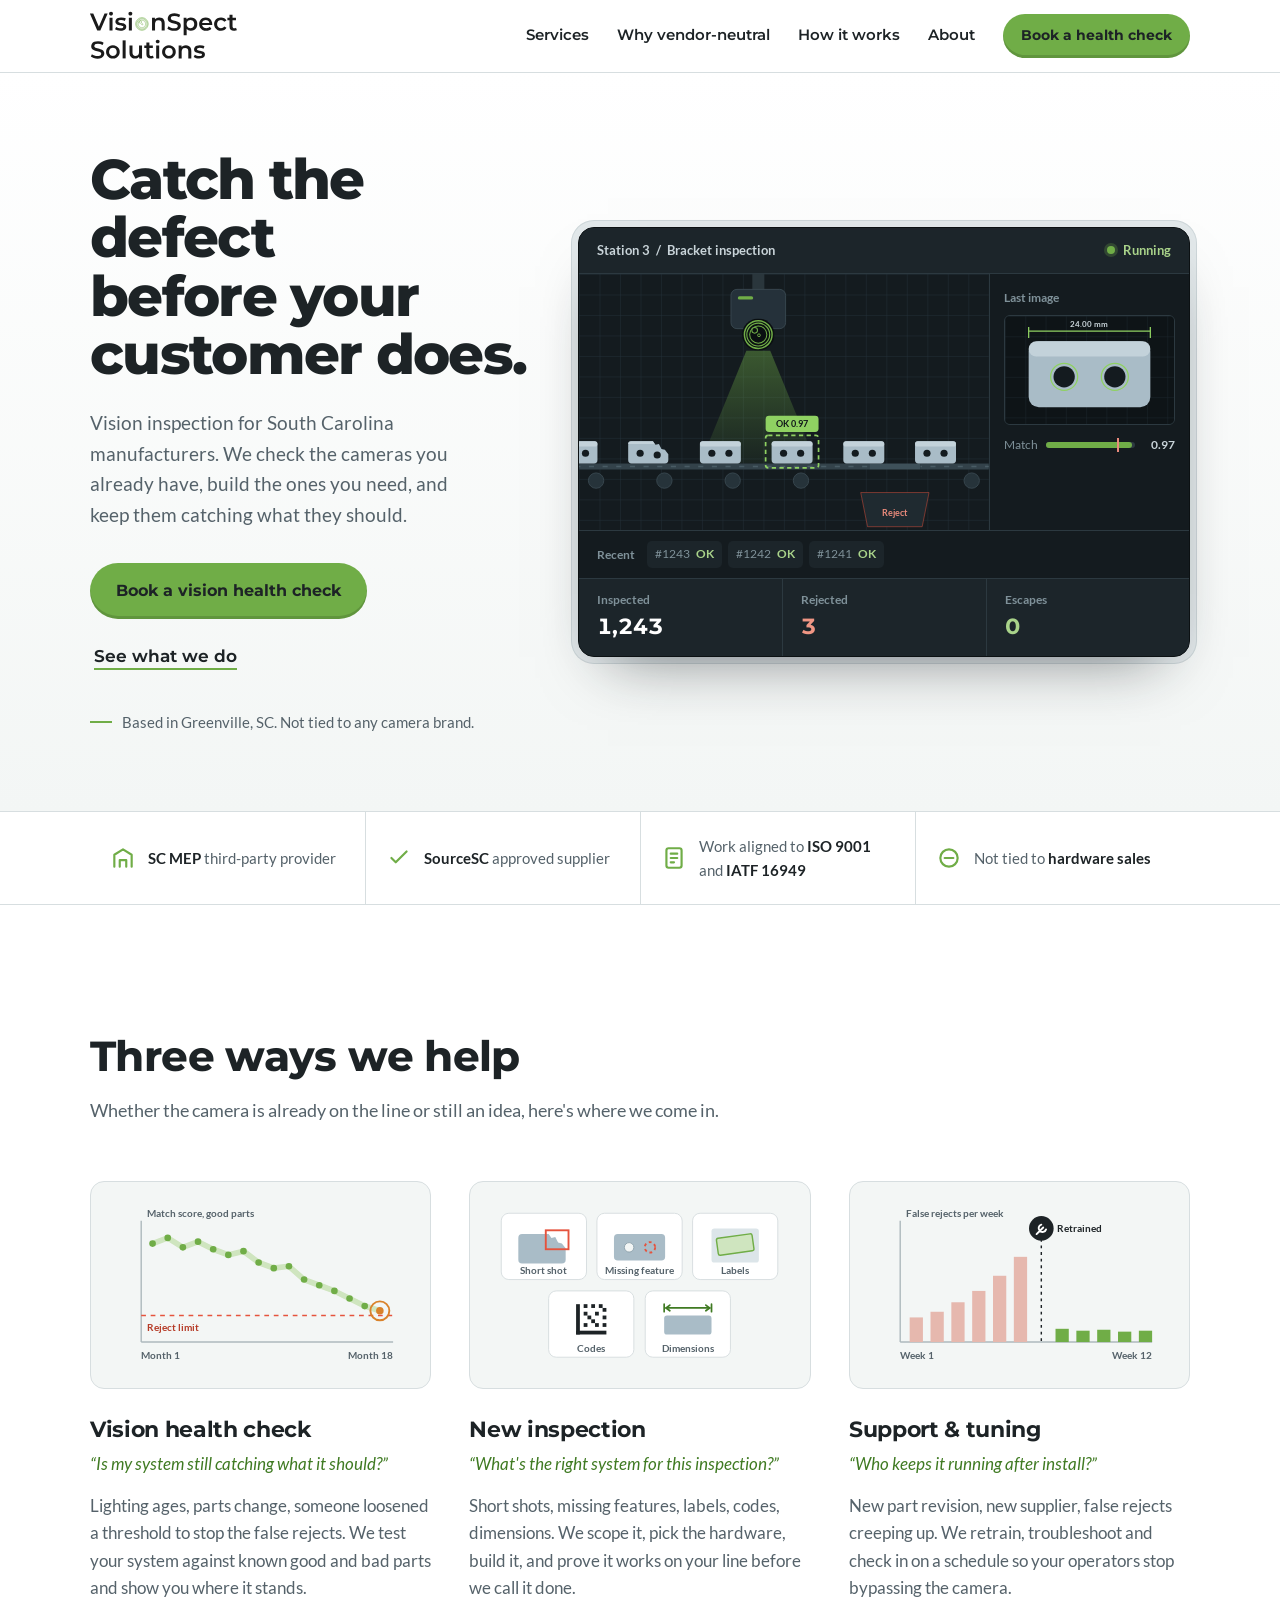
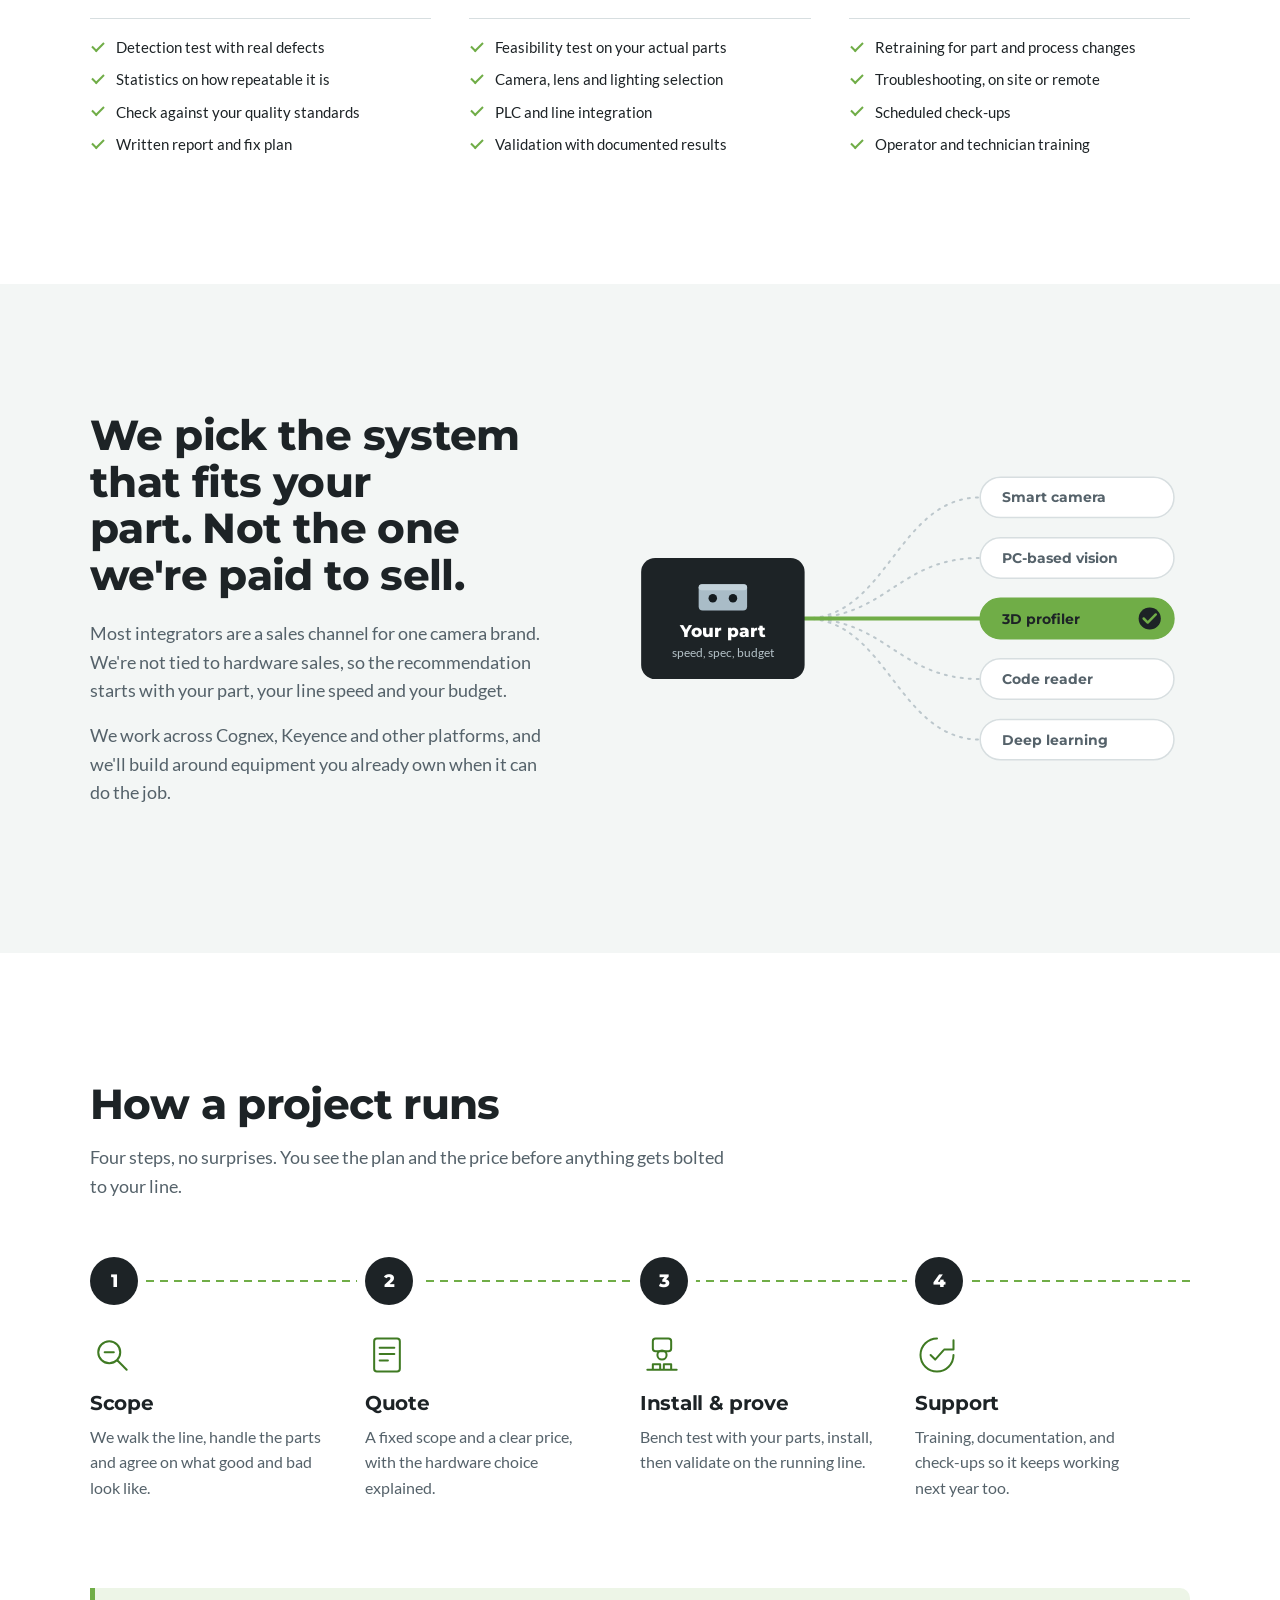
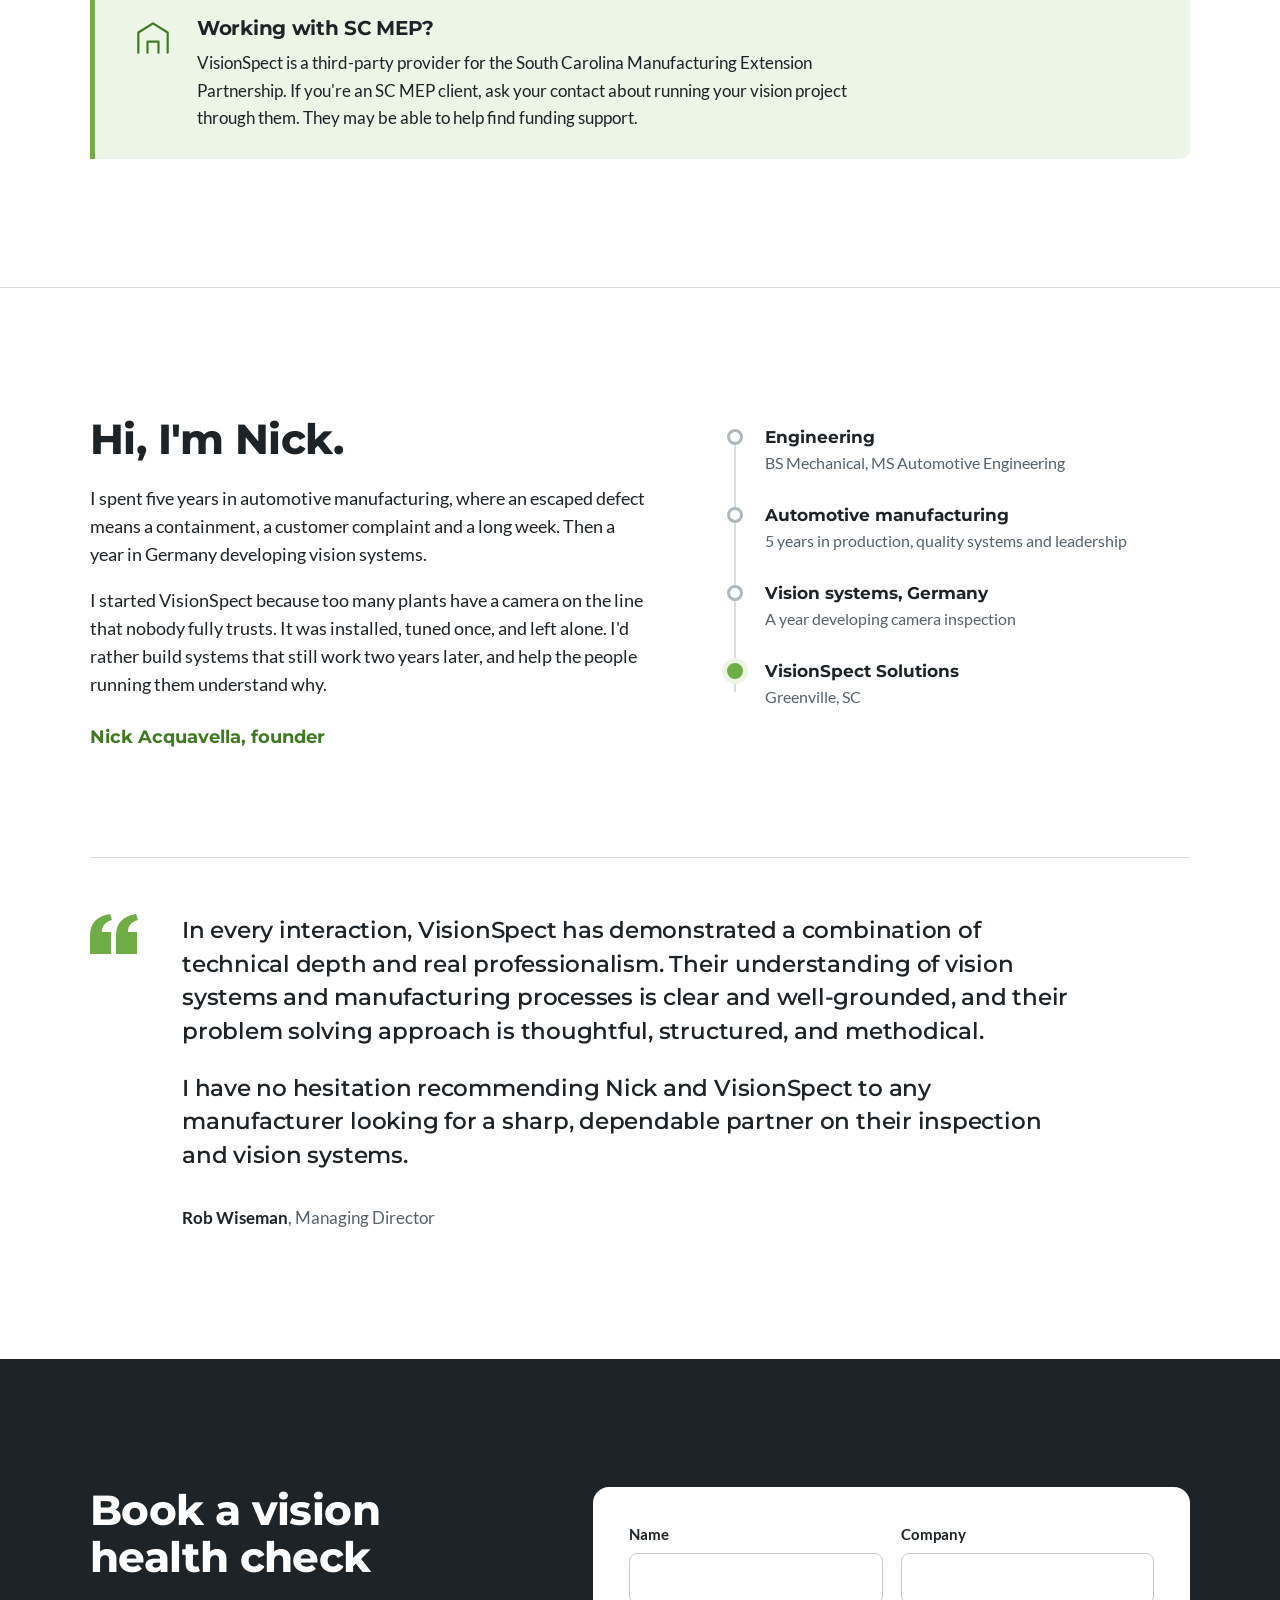
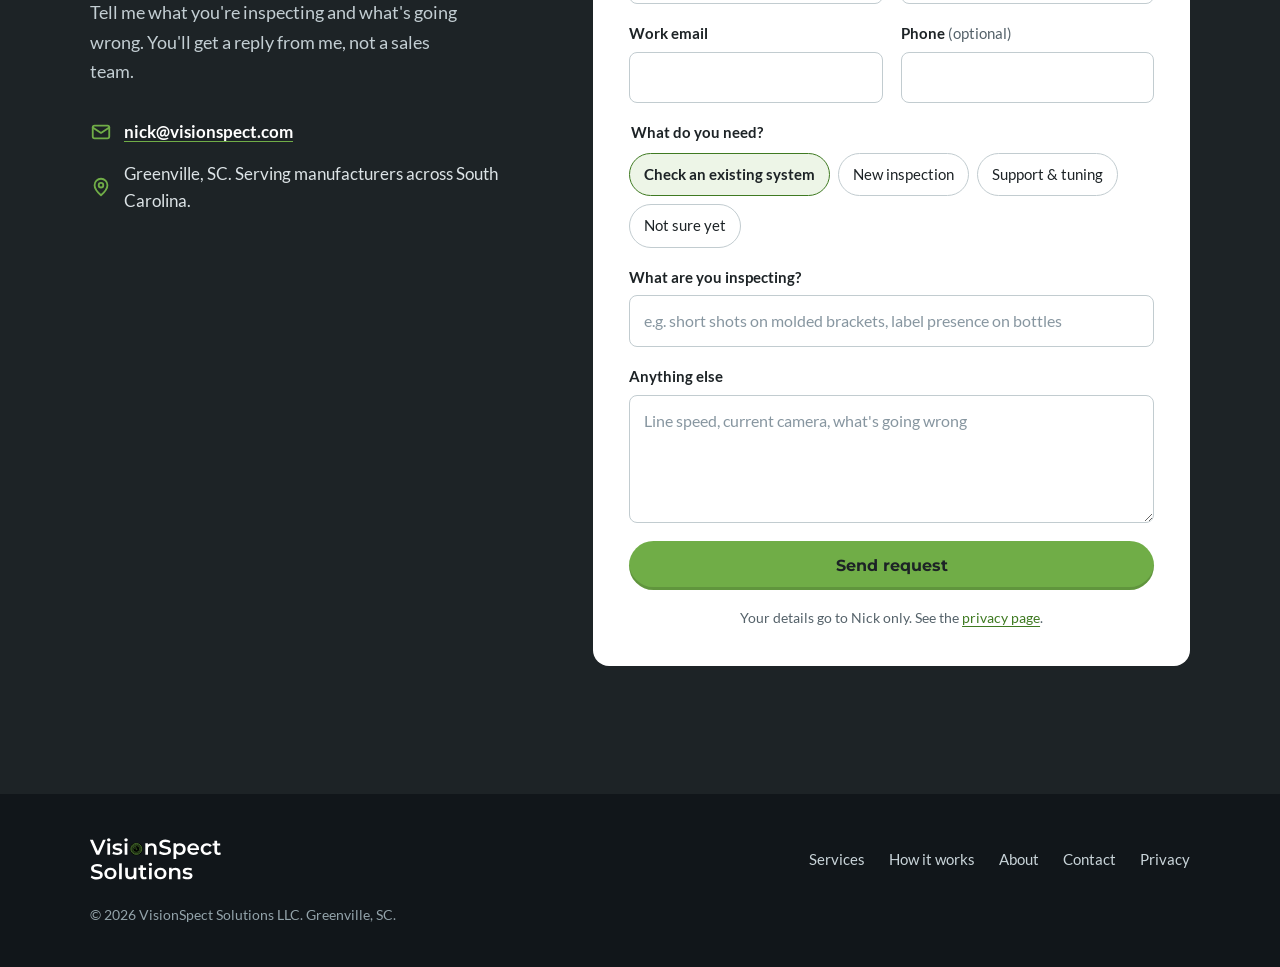
==== index.html @ c8f843e0 "Rebuild visionspect.com as a static site for Netlify Replaces the Squarespace site with a single lan" ====
<!doctype html>
<html lang="en">
<head>
  <meta charset="utf-8">
  <meta name="viewport" content="width=device-width, initial-scale=1">
  <title>VisionSpect Solutions | Vision inspection for SC manufacturers</title>
  <meta name="description" content="Vendor-neutral vision inspection for South Carolina manufacturers. Vision health checks, new inspections and ongoing support, from Greenville, SC.">
  <link rel="canonical" href="https://visionspect.com/">
  <meta property="og:type" content="website">
  <meta property="og:site_name" content="VisionSpect Solutions">
  <meta property="og:title" content="Catch the defect before your customer does.">
  <meta property="og:description" content="Vendor-neutral vision inspection for SC manufacturers. Health checks, new inspections, support and tuning.">
  <meta property="og:url" content="https://visionspect.com/">
  <meta property="og:image" content="https://visionspect.com/assets/img/og-image.jpg">
  <meta property="og:image:width" content="1200">
  <meta property="og:image:height" content="630">
  <meta name="twitter:card" content="summary_large_image">
  <meta name="theme-color" content="#ffffff">
  <link rel="icon" href="/favicon.svg" type="image/svg+xml">
  <link rel="icon" href="/favicon-32.png" sizes="32x32" type="image/png">
  <link rel="apple-touch-icon" href="/apple-touch-icon.png">
  <link rel="preload" href="/assets/fonts/montserrat-latin-wght-normal.woff2" as="font" type="font/woff2" crossorigin>
  <link rel="preload" href="/assets/fonts/lato-latin-400-normal.woff2" as="font" type="font/woff2" crossorigin>
  <link rel="stylesheet" href="/assets/site.css?v=20261101a">
  <script type="application/ld+json">
  {
    "@context": "https://schema.org",
    "@type": "ProfessionalService",
    "name": "VisionSpect Solutions",
    "url": "https://visionspect.com/",
    "email": "nick@visionspect.com",
    "logo": "https://visionspect.com/icon-512.png",
    "description": "Vendor-neutral machine vision inspection integration, health checks and support for manufacturers.",
    "address": { "@type": "PostalAddress", "addressLocality": "Greenville", "addressRegion": "SC", "addressCountry": "US" },
    "areaServed": "South Carolina",
    "founder": { "@type": "Person", "name": "Nick Acquavella" }
  }
  </script>
</head>
<body>
<a class="skip" href="#main">Skip to content</a>

<header class="site-header">
  <div class="wrap header-row">
    <a class="brand" href="/" aria-label="VisionSpect Solutions home">
      <img src="/assets/img/visionspect-wordmark-dark.svg" alt="VisionSpect Solutions" width="148" height="57">
    </a>
    <button class="nav-toggle" type="button" aria-expanded="false" aria-controls="site-nav">Menu</button>
    <nav id="site-nav" class="site-nav" aria-label="Main">
      <a href="#services">Services</a>
      <a href="#neutral">Why vendor-neutral</a>
      <a href="#process">How it works</a>
      <a href="#about">About</a>
      <a class="btn btn-small" href="#contact">Book a health check</a>
    </nav>
  </div>
</header>

<main id="main">

  <!-- HERO: the inspection station is the hero -->
  <section class="hero">
    <div class="wrap hero-grid">
      <div class="hero-copy">
        <h1>Catch the defect before your customer does.</h1>
        <p class="lede">Vision inspection for South Carolina manufacturers. We check the cameras you already have, build the ones you need, and keep them catching what they should.</p>
        <div class="hero-actions">
          <a class="btn" href="#contact">Book a vision health check</a>
          <a class="btn-quiet" href="#services">See what we do</a>
        </div>
        <p class="hero-note">Based in Greenville, SC. Not tied to any camera brand.</p>
      </div>

      <figure class="hmi" aria-label="Animated illustration of a vision system inspecting parts on a conveyor and rejecting a defective part">
        <div class="hmi-bar">
          <span class="hmi-title">Station 3 &nbsp;/&nbsp; Bracket inspection</span>
          <span class="hmi-status"><span class="dot"></span>Running</span>
        </div>
        <div class="hmi-body">
          <svg class="scene" viewBox="0 0 480 300" role="img" aria-hidden="true">
            <defs>
              <pattern id="grid" width="24" height="24" patternUnits="userSpaceOnUse">
                <path d="M24 0H0V24" fill="none" stroke="#24313700" stroke-width="1"/>
                <path d="M24 0H0V24" fill="none" stroke="#25323a" stroke-width="1"/>
              </pattern>
              <linearGradient id="fov" x1="0" y1="0" x2="0" y2="1">
                <stop offset="0" stop-color="#70AD47" stop-opacity=".42"/>
                <stop offset="1" stop-color="#70AD47" stop-opacity=".06"/>
              </linearGradient>
              <symbol id="lens" viewBox="0 0 906 906">
                <circle cx="453" cy="453" r="453" fill="#0a0f11"/>
                <g fill="none" stroke="#70AD47">
                  <circle cx="452" cy="452" r="386.5" stroke-width="41"/>
                  <circle cx="452" cy="452" r="319.5" stroke-width="32"/>
                  <circle cx="452" cy="452" r="240" stroke-width="28"/>
                  <circle cx="352" cy="333" r="79" stroke-width="28" fill="#0a0f11"/>
                  <circle cx="472" cy="471.5" r="39" stroke-width="26"/>
                </g>
              </symbol>
              <!-- parts: 48 x 26, origin top-left -->
              <symbol id="part-ok" viewBox="0 0 48 26" overflow="visible">
                <rect width="48" height="26" rx="4" fill="#A9BCC7"/>
                <rect x="0" y="0" width="48" height="6" rx="3" fill="#C3D2DA"/>
                <circle cx="14" cy="14" r="4.2" fill="#141B1F"/>
                <circle cx="34" cy="14" r="4.2" fill="#141B1F"/>
              </symbol>
              <symbol id="part-short" viewBox="0 0 48 26" overflow="visible">
                <path d="M4 0H29l3 4 4-1 3 6 4 1 4 5V22a4 4 0 0 1-4 4H4a4 4 0 0 1-4-4V4a4 4 0 0 1 4-4Z" fill="#A9BCC7"/>
                <path d="M3 0H29l2 3H0a3 3 0 0 1 3-3Z" fill="#C3D2DA"/>
                <circle cx="14" cy="14" r="4.2" fill="#141B1F"/>
                <circle cx="34" cy="16" r="4.2" fill="#141B1F"/>
              </symbol>
              <symbol id="part-hole" viewBox="0 0 48 26" overflow="visible">
                <rect width="48" height="26" rx="4" fill="#A9BCC7"/>
                <rect x="0" y="0" width="48" height="6" rx="3" fill="#C3D2DA"/>
                <circle cx="14" cy="14" r="4.2" fill="#141B1F"/>
              </symbol>
            </defs>

            <rect width="480" height="300" fill="url(#grid)"/>

            <!-- camera + light -->
            <rect x="203" y="0" width="14" height="22" fill="#2A363C"/>
            <rect x="178" y="18" width="64" height="46" rx="7" fill="#25313A" stroke="#3B4B53"/>
            <rect x="186" y="26" width="18" height="4" rx="2" fill="#70AD47" class="cam-led"/>
            <use href="#lens" x="191" y="52" width="38" height="38"/>
            <polygon class="fov" points="196,90 224,90 278,222 142,222" fill="url(#fov)"/>
            <rect class="fov-flash" x="142" y="216" width="136" height="6" fill="#B9E09B" opacity="0"/>

            <!-- belt: left run, reject flap, right run -->
            <rect x="0" y="222" width="340" height="7" fill="#33424A"/>
            <line class="belt-dash" x1="0" y1="225.5" x2="340" y2="225.5" stroke="#4A5C65" stroke-width="2" stroke-dasharray="6 10"/>
            <rect x="400" y="222" width="80" height="7" fill="#33424A"/>
            <line class="belt-dash" x1="400" y1="225.5" x2="480" y2="225.5" stroke="#4A5C65" stroke-width="2" stroke-dasharray="6 10"/>
            <g class="flap"><rect x="340" y="222" width="60" height="7" fill="#3E5059"/></g>
            <g fill="#26333A" stroke="#3B4B53">
              <circle cx="20" cy="242" r="9"/><circle cx="100" cy="242" r="9"/><circle cx="180" cy="242" r="9"/><circle cx="260" cy="242" r="9"/><circle cx="460" cy="242" r="9"/>
            </g>

            <!-- reject bin -->
            <path d="M330 256h80l-8 40h-64z" fill="#1F2A30" stroke="#E5533D" stroke-opacity=".55"/>
            <text x="370" y="284" text-anchor="middle" class="scene-label reject-label">Reject</text>

            <g class="parts"></g>
            <g class="overlays"></g>
          </svg>

          <aside class="hmi-side">
            <div class="hmi-card">
              <p class="hmi-card-title">Last image</p>
              <svg class="inset" viewBox="0 0 200 128" aria-hidden="true">
                <rect width="200" height="128" fill="#0E1417"/>
                <rect width="200" height="128" fill="url(#grid)" opacity=".7"/>
                <g class="inset-part" transform="translate(28 30) scale(3)"><use href="#part-ok" width="48" height="26"/></g>
                <g class="inset-tools"></g>
              </svg>
              <div class="score">
                <span class="score-label">Match</span>
                <span class="score-track"><span class="score-fill"></span><span class="score-limit" title="Reject limit"></span></span>
                <span class="score-val">0.97</span>
              </div>
            </div>
          </aside>
        </div>
        <div class="hmi-results">
          <span class="hmi-card-title">Recent</span>
          <ol class="results" aria-hidden="true"></ol>
        </div>
        <div class="hmi-foot">
          <div><span class="k">Inspected</span><span class="v" data-stat="total">1,240</span></div>
          <div><span class="k">Rejected</span><span class="v ng" data-stat="ng">3</span></div>
          <div><span class="k">Escapes</span><span class="v ok">0</span></div>
        </div>
      </figure>
    </div>
  </section>

  <!-- PROOF STRIP -->
  <section class="proof" aria-label="Credentials">
    <ul class="wrap proof-list">
      <li>
        <svg viewBox="0 0 24 24" aria-hidden="true"><path d="M4 20V9l8-5 8 5v11M9 20v-6h6v6" /></svg>
        <span><strong>SC MEP</strong> third-party provider</span>
      </li>
      <li>
        <svg viewBox="0 0 24 24" aria-hidden="true"><path d="M5 12l4 4 10-10"/></svg>
        <span><strong>SourceSC</strong> approved supplier</span>
      </li>
      <li>
        <svg viewBox="0 0 24 24" aria-hidden="true"><rect x="5" y="3" width="14" height="18" rx="2"/><path d="M9 8h6M9 12h6M9 16h3"/></svg>
        <span>Work aligned to <strong>ISO 9001</strong> and <strong>IATF 16949</strong></span>
      </li>
      <li>
        <svg viewBox="0 0 24 24" aria-hidden="true"><circle cx="12" cy="12" r="8"/><path d="M8 12h8"/></svg>
        <span>Not tied to <strong>hardware sales</strong></span>
      </li>
    </ul>
  </section>

  <!-- SERVICES -->
  <section id="services" class="section services">
    <div class="wrap">
      <div class="section-head">
        <h2>Three ways we help</h2>
        <p>Whether the camera is already on the line or still an idea, here's where we come in.</p>
      </div>

      <div class="service-grid">
        <article class="service">
          <div class="service-art">
            <svg viewBox="0 0 320 180" role="img" aria-labelledby="svc1t">
              <title id="svc1t">Chart of a camera's match score drifting down toward its reject limit over time</title>
              <line x1="34" y1="22" x2="34" y2="150" class="axis"/>
              <line x1="34" y1="150" x2="300" y2="150" class="axis"/>
              <line x1="34" y1="122" x2="300" y2="122" class="limit"/>
              <text x="40" y="138" class="art-label warn-text">Reject limit</text>
              <text x="40" y="18" class="art-label">Match score, good parts</text>
              <polyline class="trend" points="46,46 62,40 78,50 94,44 110,52 126,58 142,54 158,66 174,72 190,70 206,84 222,90 238,96 254,104 270,112 286,117"/>
              <g class="pts">
                <circle cx="46" cy="46" r="3.5"/><circle cx="62" cy="40" r="3.5"/><circle cx="78" cy="50" r="3.5"/><circle cx="94" cy="44" r="3.5"/><circle cx="110" cy="52" r="3.5"/><circle cx="126" cy="58" r="3.5"/><circle cx="142" cy="54" r="3.5"/><circle cx="158" cy="66" r="3.5"/><circle cx="174" cy="72" r="3.5"/><circle cx="190" cy="70" r="3.5"/><circle cx="206" cy="84" r="3.5"/><circle cx="222" cy="90" r="3.5"/><circle cx="238" cy="96" r="3.5"/><circle cx="254" cy="104" r="3.5"/><circle cx="270" cy="112" r="3.5"/>
              </g>
              <circle cx="286" cy="117" r="4" class="pt-warn"/>
              <circle cx="286" cy="117" r="10" class="ring-warn"/>
              <text x="34" y="168" class="art-label">Month 1</text>
              <text x="300" y="168" text-anchor="end" class="art-label">Month 18</text>
            </svg>
          </div>
          <h3>Vision health check</h3>
          <p class="hook">“Is my system still catching what it should?”</p>
          <p>Lighting ages, parts change, someone loosened a threshold to stop the false rejects. We test your system against known good and bad parts and show you where it stands.</p>
          <ul class="ticks">
            <li>Detection test with real defects</li>
            <li>Statistics on how repeatable it is</li>
            <li>Check against your quality standards</li>
            <li>Written report and fix plan</li>
          </ul>
        </article>

        <article class="service">
          <div class="service-art">
            <svg viewBox="0 0 320 180" role="img" aria-labelledby="svc2t">
              <title id="svc2t">Five common inspection types: short shots, missing features, labels, codes and dimensions</title>
              <g transform="translate(14 14)">
                <rect class="tile" width="90" height="70" rx="8"/>
                <path d="M22 22h28l3 4 4-1 3 6 4 1 4 5v12a4 4 0 0 1-4 4H22a4 4 0 0 1-4-4V26a4 4 0 0 1 4-4Z" class="part"/>
                <rect x="47" y="18" width="24" height="20" class="flag"/>
                <text x="45" y="64" text-anchor="middle" class="art-label">Short shot</text>
              </g>
              <g transform="translate(115 14)">
                <rect class="tile" width="90" height="70" rx="8"/>
                <rect x="18" y="22" width="54" height="28" rx="4" class="part"/>
                <circle cx="34" cy="36" r="5" class="hole"/>
                <circle cx="56" cy="36" r="5.5" class="missing"/>
                <text x="45" y="64" text-anchor="middle" class="art-label">Missing feature</text>
              </g>
              <g transform="translate(216 14)">
                <rect class="tile" width="90" height="70" rx="8"/>
                <rect x="20" y="16" width="50" height="36" rx="3" class="bottle"/>
                <rect x="26" y="24" width="38" height="18" rx="2" class="label" transform="rotate(-8 45 33)"/>
                <text x="45" y="64" text-anchor="middle" class="art-label">Labels</text>
              </g>
              <g transform="translate(64 96)">
                <rect class="tile" width="90" height="70" rx="8"/>
                <g class="code" transform="translate(29 14)">
                  <rect width="4" height="32"/><rect y="28" width="32" height="4"/>
                  <rect x="8" width="4" height="4"/><rect x="16" width="4" height="4"/><rect x="24" width="4" height="4"/>
                  <rect x="28" y="4" width="4" height="4"/><rect x="28" y="12" width="4" height="4"/><rect x="28" y="20" width="4" height="4"/>
                  <rect x="8" y="8" width="4" height="4"/><rect x="12" y="12" width="4" height="4"/><rect x="20" y="8" width="4" height="4"/><rect x="16" y="16" width="4" height="4"/><rect x="8" y="20" width="4" height="4"/><rect x="20" y="20" width="4" height="4"/>
                </g>
                <text x="45" y="64" text-anchor="middle" class="art-label">Codes</text>
              </g>
              <g transform="translate(166 96)">
                <rect class="tile" width="90" height="70" rx="8"/>
                <rect x="20" y="26" width="50" height="20" rx="3" class="part"/>
                <path d="M20 14v8M70 14v8M22 18h46" class="dim"/>
                <path d="M26 15l-4 3 4 3M64 15l4 3-4 3" class="dim"/>
                <text x="45" y="64" text-anchor="middle" class="art-label">Dimensions</text>
              </g>
            </svg>
          </div>
          <h3>New inspection</h3>
          <p class="hook">“What's the right system for this inspection?”</p>
          <p>Short shots, missing features, labels, codes, dimensions. We scope it, pick the hardware, build it, and prove it works on your line before we call it done.</p>
          <ul class="ticks">
            <li>Feasibility test on your actual parts</li>
            <li>Camera, lens and lighting selection</li>
            <li>PLC and line integration</li>
            <li>Validation with documented results</li>
          </ul>
        </article>

        <article class="service">
          <div class="service-art">
            <svg viewBox="0 0 320 180" role="img" aria-labelledby="svc3t">
              <title id="svc3t">Chart of false rejects climbing week over week, then dropping after the system is retrained</title>
              <line x1="34" y1="22" x2="34" y2="150" class="axis"/>
              <line x1="34" y1="150" x2="300" y2="150" class="axis"/>
              <text x="40" y="18" class="art-label">False rejects per week</text>
              <g class="bars">
                <rect x="44" y="124" width="14" height="26"/><rect x="66" y="118" width="14" height="32"/><rect x="88" y="108" width="14" height="42"/><rect x="110" y="96" width="14" height="54"/><rect x="132" y="80" width="14" height="70"/><rect x="154" y="60" width="14" height="90"/>
              </g>
              <g class="bars good">
                <rect x="198" y="136" width="14" height="14"/><rect x="220" y="138" width="14" height="12"/><rect x="242" y="137" width="14" height="13"/><rect x="264" y="139" width="14" height="11"/><rect x="286" y="138" width="14" height="12"/>
              </g>
              <line x1="183" y1="34" x2="183" y2="150" class="event"/>
              <g transform="translate(171 30)" class="wrench">
                <circle cx="12" cy="0" r="13"/>
                <path d="M7 6l7-7m-2-3a4 4 0 1 0 5 5" />
              </g>
              <text x="200" y="34" class="art-label strong">Retrained</text>
              <text x="34" y="168" class="art-label">Week 1</text>
              <text x="300" y="168" text-anchor="end" class="art-label">Week 12</text>
            </svg>
          </div>
          <h3>Support &amp; tuning</h3>
          <p class="hook">“Who keeps it running after install?”</p>
          <p>New part revision, new supplier, false rejects creeping up. We retrain, troubleshoot and check in on a schedule so your operators stop bypassing the camera.</p>
          <ul class="ticks">
            <li>Retraining for part and process changes</li>
            <li>Troubleshooting, on site or remote</li>
            <li>Scheduled check-ups</li>
            <li>Operator and technician training</li>
          </ul>
        </article>
      </div>
    </div>
  </section>

  <!-- VENDOR NEUTRAL -->
  <section id="neutral" class="section neutral">
    <div class="wrap neutral-grid">
      <div class="neutral-copy">
        <h2>We pick the system that fits your part. Not the one we're paid to sell.</h2>
        <p>Most integrators are a sales channel for one camera brand. We're not tied to hardware sales, so the recommendation starts with your part, your line speed and your budget.</p>
        <p>We work across Cognex, Keyence and other platforms, and we'll build around equipment you already own when it can do the job.</p>
      </div>
      <figure class="neutral-art">
        <svg viewBox="0 0 560 330" role="img" aria-labelledby="neut-t">
          <title id="neut-t">Your part and line requirements lead to five platform options; the one that fits best is chosen</title>
          <g class="paths">
            <path d="M178 165 C 260 165, 270 45, 352 45"/>
            <path d="M178 165 C 260 165, 270 105, 352 105"/>
            <path d="M178 165 C 260 165, 270 225, 352 225"/>
            <path d="M178 165 C 260 165, 270 285, 352 285"/>
            <path class="best" d="M178 165 C 260 165, 270 165, 352 165"/>
          </g>
          <g transform="translate(16 105)">
            <rect width="162" height="120" rx="14" class="node-main"/>
            <g transform="translate(57 26)"><use href="#part-ok" width="48" height="26"/></g>
            <text x="81" y="78" text-anchor="middle" class="node-title light">Your part</text>
            <text x="81" y="98" text-anchor="middle" class="node-sub light">speed, spec, budget</text>
          </g>
          <g class="opt" transform="translate(352 25)"><rect width="192" height="40" rx="20"/><text x="22" y="25">Smart camera</text></g>
          <g class="opt" transform="translate(352 85)"><rect width="192" height="40" rx="20"/><text x="22" y="25">PC-based vision</text></g>
          <g class="opt chosen" transform="translate(352 145)"><rect width="192" height="40" rx="20"/><text x="22" y="25">3D profiler</text><circle cx="168" cy="20" r="11"/><path d="M162 20l4 4 8-8"/></g>
          <g class="opt" transform="translate(352 205)"><rect width="192" height="40" rx="20"/><text x="22" y="25">Code reader</text></g>
          <g class="opt" transform="translate(352 265)"><rect width="192" height="40" rx="20"/><text x="22" y="25">Deep learning</text></g>
        </svg>
      </figure>
    </div>
  </section>

  <!-- PROCESS -->
  <section id="process" class="section process">
    <div class="wrap">
      <div class="section-head">
        <h2>How a project runs</h2>
        <p>Four steps, no surprises. You see the plan and the price before anything gets bolted to your line.</p>
      </div>
      <ol class="steps">
        <li class="step">
          <span class="step-num">1</span>
          <svg viewBox="0 0 48 48" aria-hidden="true"><circle cx="21" cy="21" r="12"/><path d="M30 30l10 10"/><path d="M16 21h10"/></svg>
          <h3>Scope</h3>
          <p>We walk the line, handle the parts and agree on what good and bad look like.</p>
        </li>
        <li class="step">
          <span class="step-num">2</span>
          <svg viewBox="0 0 48 48" aria-hidden="true"><rect x="10" y="6" width="28" height="36" rx="3"/><path d="M16 16h16M16 23h16M16 30h9"/></svg>
          <h3>Quote</h3>
          <p>A fixed scope and a clear price, with the hardware choice explained.</p>
        </li>
        <li class="step">
          <span class="step-num">3</span>
          <svg viewBox="0 0 48 48" aria-hidden="true"><rect x="14" y="6" width="20" height="14" rx="3"/><circle cx="24" cy="24" r="5"/><path d="M8 40h32M14 34h8v6h-8zM26 34h8v6h-8z"/></svg>
          <h3>Install &amp; prove</h3>
          <p>Bench test with your parts, install, then validate on the running line.</p>
        </li>
        <li class="step">
          <span class="step-num">4</span>
          <svg viewBox="0 0 48 48" aria-hidden="true"><path d="M24 6a18 18 0 1 0 18 18"/><path d="M42 8v10H32"/><path d="M17 24l5 5 9-10"/></svg>
          <h3>Support</h3>
          <p>Training, documentation, and check-ups so it keeps working next year too.</p>
        </li>
      </ol>

      <aside class="mep">
        <div class="mep-mark" aria-hidden="true">
          <svg viewBox="0 0 48 48"><path d="M8 40V18l16-10 16 10v22"/><path d="M18 40V28h12v12"/></svg>
        </div>
        <div>
          <h3>Working with SC MEP?</h3>
          <p>VisionSpect is a third-party provider for the South Carolina Manufacturing Extension Partnership. If you're an SC MEP client, ask your contact about running your vision project through them. They may be able to help find funding support.</p>
        </div>
      </aside>
    </div>
  </section>

  <!-- ABOUT -->
  <section id="about" class="section about">
    <div class="wrap about-grid">
      <div class="about-copy">
        <h2>Hi, I'm Nick.</h2>
        <p>I spent five years in automotive manufacturing, where an escaped defect means a containment, a customer complaint and a long week. Then a year in Germany developing vision systems.</p>
        <p>I started VisionSpect because too many plants have a camera on the line that nobody fully trusts. It was installed, tuned once, and left alone. I'd rather build systems that still work two years later, and help the people running them understand why.</p>
        <p class="sig">Nick Acquavella, founder</p>
      </div>
      <ol class="path" aria-label="Background">
        <li><span class="path-k">Engineering</span><span class="path-v">BS Mechanical, MS Automotive Engineering</span></li>
        <li><span class="path-k">Automotive manufacturing</span><span class="path-v">5 years in production, quality systems and leadership</span></li>
        <li><span class="path-k">Vision systems, Germany</span><span class="path-v">A year developing camera inspection</span></li>
        <li class="now"><span class="path-k">VisionSpect Solutions</span><span class="path-v">Greenville, SC</span></li>
      </ol>
    </div>

    <div class="wrap">
      <figure class="quote">
        <svg class="quote-mark" viewBox="0 0 48 40" aria-hidden="true"><path d="M0 40V22C0 9 7 2 20 0l2 6c-7 2-10 6-10 12h9v22zm26 0V22C26 9 33 2 46 0l2 6c-7 2-10 6-10 12h9v22z"/></svg>
        <blockquote>
          <p>In every interaction, VisionSpect has demonstrated a combination of technical depth and real professionalism. Their understanding of vision systems and manufacturing processes is clear and well-grounded, and their problem solving approach is thoughtful, structured, and methodical.</p>
          <p>I have no hesitation recommending Nick and VisionSpect to any manufacturer looking for a sharp, dependable partner on their inspection and vision systems.</p>
        </blockquote>
        <figcaption><strong>Rob Wiseman</strong>, Managing Director</figcaption>
      </figure>
    </div>
  </section>

  <!-- CONTACT -->
  <section id="contact" class="section contact">
    <div class="wrap contact-grid">
      <div class="contact-copy">
        <h2>Book a vision health check</h2>
        <p>Tell me what you're inspecting and what's going wrong. You'll get a reply from me, not a sales team.</p>
        <ul class="contact-direct">
          <li>
            <svg viewBox="0 0 24 24" aria-hidden="true"><rect x="3" y="5" width="18" height="14" rx="2"/><path d="M3 7l9 6 9-6"/></svg>
            <a href="mailto:nick@visionspect.com">nick@visionspect.com</a>
          </li>
          <li>
            <svg viewBox="0 0 24 24" aria-hidden="true"><path d="M12 21s-7-6.2-7-11a7 7 0 0 1 14 0c0 4.8-7 11-7 11z"/><circle cx="12" cy="10" r="2.5"/></svg>
            <span>Greenville, SC. Serving manufacturers across South Carolina.</span>
          </li>
        </ul>
      </div>

      <form class="form" name="contact" method="POST" action="/thanks.html" data-netlify="true" netlify-honeypot="company-website">
        <input type="hidden" name="form-name" value="contact">
        <input type="hidden" name="utm_source" value="">
        <input type="hidden" name="utm_campaign" value="">
        <p hidden><label>Leave this empty <input name="company-website" tabindex="-1" autocomplete="off"></label></p>

        <div class="field-row">
          <div class="field">
            <label for="f-name">Name</label>
            <input id="f-name" name="name" autocomplete="name" required>
          </div>
          <div class="field">
            <label for="f-company">Company</label>
            <input id="f-company" name="company" autocomplete="organization" required>
          </div>
        </div>
        <div class="field-row">
          <div class="field">
            <label for="f-email">Work email</label>
            <input id="f-email" name="email" type="email" autocomplete="email" required>
          </div>
          <div class="field">
            <label for="f-phone">Phone <span class="opt-text">(optional)</span></label>
            <input id="f-phone" name="phone" type="tel" autocomplete="tel">
          </div>
        </div>
        <fieldset class="field chips">
          <legend>What do you need?</legend>
          <label><input type="radio" name="need" value="Health check on an existing system" checked><span>Check an existing system</span></label>
          <label><input type="radio" name="need" value="New inspection"><span>New inspection</span></label>
          <label><input type="radio" name="need" value="Support and tuning"><span>Support &amp; tuning</span></label>
          <label><input type="radio" name="need" value="Not sure yet"><span>Not sure yet</span></label>
        </fieldset>
        <div class="field">
          <label for="f-inspect">What are you inspecting?</label>
          <input id="f-inspect" name="inspecting" placeholder="e.g. short shots on molded brackets, label presence on bottles">
        </div>
        <div class="field">
          <label for="f-msg">Anything else</label>
          <textarea id="f-msg" name="message" rows="4" placeholder="Line speed, current camera, what's going wrong"></textarea>
        </div>
        <button class="btn btn-block" type="submit">Send request</button>
        <p class="form-note">Your details go to Nick only. See the <a href="/privacy.html">privacy page</a>.</p>
      </form>
    </div>
  </section>
</main>

<footer class="site-footer">
  <div class="wrap footer-grid">
    <img src="/assets/img/visionspect-wordmark-white.svg" alt="VisionSpect Solutions" width="148" height="57">
    <nav aria-label="Footer">
      <a href="#services">Services</a>
      <a href="#process">How it works</a>
      <a href="#about">About</a>
      <a href="#contact">Contact</a>
      <a href="/privacy.html">Privacy</a>
    </nav>
    <p class="fine">&copy; 2026 VisionSpect Solutions LLC. Greenville, SC.</p>
  </div>
</footer>

<script src="/assets/site.js?v=20261101a" defer></script>
</body>
</html>
---- assets/site.css ----
/* VisionSpect Solutions — site.css
   Brand: Montserrat (headings), Lato (body), green #70AD47.
   Bump ?v= in the HTML when this file changes. */

@font-face { font-family: "Montserrat"; font-style: normal; font-weight: 100 900; font-display: swap; src: url("/assets/fonts/montserrat-latin-wght-normal.woff2") format("woff2"); }
@font-face { font-family: "Lato"; font-style: normal; font-weight: 400; font-display: swap; src: url("/assets/fonts/lato-latin-400-normal.woff2") format("woff2"); }
@font-face { font-family: "Lato"; font-style: italic; font-weight: 400; font-display: swap; src: url("/assets/fonts/lato-latin-400-italic.woff2") format("woff2"); }
@font-face { font-family: "Lato"; font-style: normal; font-weight: 700; font-display: swap; src: url("/assets/fonts/lato-latin-700-normal.woff2") format("woff2"); }

:root {
  /* brand */
  --green: #70AD47;          /* graphics, fills, button background */
  --green-ink: #3F7A22;      /* green text on light backgrounds (AA) */
  --green-tint: #EDF5E7;
  --green-soft: #CFE5BF;

  /* neutrals: cool, like a lit inspection booth */
  --ink: #1D2326;
  --steel: #55626A;
  --rule: #D7DEE0;
  --paper: #F3F6F5;
  --white: #FFFFFF;

  /* HMI screen */
  --screen: #141B1F;
  --screen-2: #1C252A;
  --screen-line: #2C3940;
  --screen-text: #C9D4D9;
  --screen-dim: #7F9199;

  /* signal */
  --ng: #E5533D;
  --ng-ink: #B53A26;
  --warn: #D9822B;

  --font-head: "Montserrat", "Segoe UI", system-ui, sans-serif;
  --font-body: "Lato", "Segoe UI", system-ui, sans-serif;

  --wrap: 1180px;
  --gutter: clamp(16px, 4vw, 40px);
  --section: clamp(72px, 10vw, 128px);
  --radius: 10px;
}

*, *::before, *::after { box-sizing: border-box; }
html { scroll-behavior: smooth; -webkit-text-size-adjust: 100%; }
@media (prefers-reduced-motion: reduce) { html { scroll-behavior: auto; } }
body {
  margin: 0;
  font-family: var(--font-body);
  font-size: 1.0625rem;
  line-height: 1.6;
  color: var(--ink);
  background: var(--white);
  overflow-x: hidden;
}
img, svg { display: block; max-width: 100%; }
a { color: var(--green-ink); text-underline-offset: 3px; }
a:hover { color: var(--ink); }
:focus-visible { outline: 3px solid var(--green); outline-offset: 3px; border-radius: 4px; }

h1, h2, h3 { text-wrap: balance; font-family: var(--font-head); color: var(--ink); margin: 0; letter-spacing: -0.015em; }
h1 { font-size: clamp(2.3rem, 4.4vw, 3.6rem); font-weight: 800; line-height: 1.04; letter-spacing: -0.03em; }
h2 { font-size: clamp(1.85rem, 3.4vw, 2.6rem); font-weight: 750; line-height: 1.12; }
h3 { font-size: 1.25rem; font-weight: 700; line-height: 1.25; }
p { margin: 0 0 1em; }

.wrap { width: 100%; max-width: var(--wrap); margin: 0 auto; padding: 0 var(--gutter); }
.skip { position: absolute; left: -9999px; top: 8px; background: var(--ink); color: #fff; padding: 8px 14px; z-index: 100; border-radius: 6px; }
.skip:focus { left: 8px; }

/* buttons */
.btn {
  display: inline-flex; align-items: center; justify-content: center;
  font-family: var(--font-head); font-weight: 700; font-size: 1rem;
  color: var(--ink); background: var(--green);
  padding: 15px 26px; border-radius: 999px; border: 0;
  text-decoration: none; cursor: pointer;
  box-shadow: inset 0 -3px 0 rgba(0,0,0,.14);
  transition: background .15s ease;
}
.btn:hover { background: #7FBC55; color: var(--ink); }
.btn-small { padding: 10px 18px; font-size: .9rem; }
.btn-block { width: 100%; }
.btn-quiet { font-family: var(--font-head); font-weight: 650; color: var(--ink); text-decoration: underline; text-decoration-color: var(--green); text-decoration-thickness: 2px; text-underline-offset: 6px; padding: 12px 4px; }
.btn-quiet:hover { color: var(--green-ink); }

/* header */
.site-header { position: sticky; top: 0; z-index: 50; background: rgba(255,255,255,.92); backdrop-filter: saturate(1.4) blur(10px); -webkit-backdrop-filter: saturate(1.4) blur(10px); border-bottom: 1px solid var(--rule); }
.header-row { display: flex; align-items: center; justify-content: space-between; gap: 24px; min-height: 72px; }
.brand img { width: 148px; height: auto; }
.site-nav { display: flex; align-items: center; gap: 28px; }
.site-nav a:not(.btn) { color: var(--ink); text-decoration: none; font-family: var(--font-head); font-weight: 600; font-size: .92rem; }
.site-nav a:not(.btn):hover { color: var(--green-ink); }
.nav-toggle { display: none; }

@media (max-width: 900px) {
  .nav-toggle {
    display: inline-flex; font: 700 .9rem var(--font-head); color: var(--ink);
    background: transparent; border: 1.5px solid var(--ink); border-radius: 999px; padding: 8px 16px; cursor: pointer;
  }
  .site-nav { display: none; position: absolute; left: 0; right: 0; top: 100%; flex-direction: column; align-items: stretch; gap: 0; background: var(--white); border-bottom: 1px solid var(--rule); padding: 8px var(--gutter) 20px; }
  .site-nav.open { display: flex; }
  .site-nav a:not(.btn) { padding: 14px 0; border-bottom: 1px solid var(--rule); font-size: 1rem; }
  .site-nav .btn { margin-top: 16px; }
}

/* hero */
.hero { padding: clamp(40px, 6vw, 80px) 0 clamp(48px, 6vw, 88px); background: linear-gradient(180deg, var(--white) 0%, var(--paper) 100%); }
.hero-grid { display: grid; grid-template-columns: minmax(0, 5fr) minmax(0, 7fr); gap: clamp(32px, 4vw, 64px); align-items: center; }
.hero-copy h1 { max-width: 12ch; }
.lede { font-size: clamp(1.1rem, 1.5vw, 1.25rem); color: var(--steel); max-width: 34ch; margin: 24px 0 32px; }
.hero-actions { display: flex; flex-wrap: wrap; align-items: center; gap: 12px 24px; }
.hero-note { margin: 28px 0 0; font-size: .95rem; color: var(--steel); display: flex; align-items: center; gap: 10px; }
.hero-note::before { content: ""; width: 22px; height: 2px; background: var(--green); flex: none; }

@media (max-width: 960px) {
  .hero-grid { grid-template-columns: 1fr; }
  .hero-copy h1 { max-width: 13ch; }
}

/* HMI panel (the hero graphic) */
.hmi {
  margin: 0; background: var(--screen); color: var(--screen-text);
  border-radius: 16px; overflow: hidden;
  border: 1px solid #0c1113;
  box-shadow: 0 30px 60px -30px rgba(20,27,31,.55), 0 0 0 6px #E2E8EA, 0 0 0 7px #CDD6D9;
  font-family: var(--font-body);
}
.hmi-bar { display: flex; justify-content: space-between; align-items: center; padding: 12px 18px; background: var(--screen-2); border-bottom: 1px solid var(--screen-line); font-size: .82rem; }
.hmi-title { color: var(--screen-text); font-weight: 700; }
.hmi-status { display: inline-flex; align-items: center; gap: 8px; color: #A9D38A; font-weight: 700; }
.hmi-status .dot { width: 8px; height: 8px; border-radius: 50%; background: var(--green); box-shadow: 0 0 0 3px rgba(112,173,71,.25); }
.hmi-body { display: grid; grid-template-columns: minmax(0, 1fr) 200px; }
.scene { width: 100%; height: auto; }
.scene-label { font: 700 11px var(--font-body); fill: var(--screen-dim); }
.reject-label { fill: #E98A7B; }
.hmi-side { border-left: 1px solid var(--screen-line); padding: 14px; display: flex; flex-direction: column; gap: 14px; }
.hmi-card-title { margin: 0 0 8px; font-size: .75rem; font-weight: 700; color: var(--screen-dim); }
.inset { width: 100%; height: auto; border-radius: 6px; border: 1px solid var(--screen-line); }
.score { display: grid; grid-template-columns: auto 1fr auto; align-items: center; gap: 8px; margin-top: 10px; font-size: .78rem; }
.score-label { color: var(--screen-dim); }
.score-track { position: relative; height: 6px; border-radius: 3px; background: var(--screen-line); }
.score-fill { position: absolute; inset: 0 auto 0 0; width: 97%; border-radius: 3px; background: var(--green); transition: width .35s ease, background .2s; }
.score-fill.ng { background: var(--ng); }
.score-limit { position: absolute; top: -4px; bottom: -4px; left: 80%; width: 2px; background: #E98A7B; }
.score-val { font-variant-numeric: tabular-nums; font-weight: 700; color: var(--screen-text); min-width: 2.6em; text-align: right; }
.hmi-results { display: flex; align-items: center; gap: 12px; padding: 10px 18px; border-top: 1px solid var(--screen-line); }
.hmi-results .hmi-card-title { margin: 0; flex: none; }
.results { list-style: none; margin: 0; padding: 0; display: flex; gap: 6px; overflow: hidden; font-size: .74rem; font-variant-numeric: tabular-nums; }
.results li { display: flex; gap: 6px; padding: 4px 8px; border-radius: 5px; background: var(--screen-2); white-space: nowrap; flex: none; }
.results li .id { color: var(--screen-dim); }
.results li .r { font-weight: 700; color: #A9D38A; }
.results li.ng { background: rgba(229,83,61,.16); }
.results li.ng .r { color: #F09684; }
.hmi-foot { display: grid; grid-template-columns: repeat(3, 1fr); border-top: 1px solid var(--screen-line); background: var(--screen-2); }
.hmi-foot > div { padding: 12px 18px; display: flex; flex-direction: column; }
.hmi-foot > div + div { border-left: 1px solid var(--screen-line); }
.hmi-foot .k { font-size: .72rem; color: var(--screen-dim); font-weight: 700; }
.hmi-foot .v { font-family: var(--font-head); font-size: 1.35rem; font-weight: 700; font-variant-numeric: tabular-nums; color: #fff; }
.hmi-foot .v.ng { color: #F09684; }
.hmi-foot .v.ok { color: #A9D38A; }

@media (max-width: 640px) {
  .hmi-body { grid-template-columns: 1fr; }
  .hmi-side { border-left: 0; border-top: 1px solid var(--screen-line); display: grid; grid-template-columns: 1fr 1fr; gap: 14px; align-items: center; }
  .hmi-side .score { margin-top: 0; grid-template-columns: auto 1fr; }
  .hmi-side .score-val { grid-column: 1 / -1; text-align: left; font-family: var(--font-head); font-size: 1.4rem; }
  .hmi-results { padding: 10px 12px; }
  .results li:nth-child(n+4) { display: none; }
  .hmi-foot > div { padding: 10px 12px; }
  .hmi-foot .v { font-size: 1.1rem; }
}

/* proof strip */
.proof { border-top: 1px solid var(--rule); border-bottom: 1px solid var(--rule); background: var(--white); }
.proof-list { list-style: none; margin: 0 auto; display: grid; grid-template-columns: repeat(4, 1fr); }
.proof-list li { display: flex; align-items: center; gap: 12px; padding: 22px 20px; font-size: .95rem; color: var(--steel); }
.proof-list li + li { border-left: 1px solid var(--rule); }
.proof-list strong { color: var(--ink); }
.proof-list svg { width: 26px; height: 26px; flex: none; fill: none; stroke: var(--green); stroke-width: 2; stroke-linecap: round; stroke-linejoin: round; }
@media (max-width: 960px) {
  .proof-list { grid-template-columns: 1fr 1fr; }
  .proof-list li:nth-child(3) { border-left: 0; }
  .proof-list li:nth-child(n+3) { border-top: 1px solid var(--rule); }
}
@media (max-width: 520px) {
  .proof-list { grid-template-columns: 1fr; }
  .proof-list li { padding: 14px 4px; }
  .proof-list li + li { border-left: 0; border-top: 1px solid var(--rule); }
}

/* sections */
.section { padding: var(--section) 0; }
.section-head { max-width: 640px; margin-bottom: clamp(36px, 5vw, 56px); }
.section-head p { color: var(--steel); font-size: 1.125rem; margin: 16px 0 0; }

/* services */
.service-grid { display: grid; grid-template-columns: repeat(3, minmax(0, 1fr)); gap: clamp(24px, 3vw, 40px); }
.service { display: flex; flex-direction: column; }
.service-art { background: var(--paper); border-radius: 14px; padding: 18px; margin-bottom: 26px; border: 1px solid var(--rule); }
.service-art svg { width: 100%; height: auto; }
.service h3 { font-size: 1.4rem; }
.hook { font-style: italic; color: var(--green-ink); margin: 8px 0 14px; font-size: 1.05rem; }
.service p:not(.hook) { color: var(--steel); }
.ticks { list-style: none; padding: 16px 0 0; margin: auto 0 0; border-top: 1px solid var(--rule); display: grid; gap: 8px; font-size: .95rem; }
.ticks li { padding-left: 26px; position: relative; }
.ticks li::before { content: ""; position: absolute; left: 2px; top: .45em; width: 12px; height: 7px; border-left: 2.5px solid var(--green); border-bottom: 2.5px solid var(--green); transform: rotate(-45deg); }
@media (max-width: 960px) { .service-grid { grid-template-columns: 1fr; max-width: 560px; } }

/* shared illustration styles */
.axis { stroke: #AEB9BE; stroke-width: 1.5; }
.limit { stroke: var(--ng); stroke-width: 1.5; stroke-dasharray: 5 5; }
.art-label { font: 700 11px var(--font-body); fill: var(--steel); }
.art-label.strong { fill: var(--ink); }
.warn-text { fill: var(--ng-ink); }
.trend { fill: none; stroke: var(--green-soft); stroke-width: 6; stroke-linecap: round; stroke-linejoin: round; }
.pts circle { fill: var(--green); }
.pt-warn { fill: var(--warn); }
.ring-warn { fill: none; stroke: var(--warn); stroke-width: 2; }
.tile { fill: var(--white); stroke: var(--rule); }
.part { fill: #A9BCC7; }
.hole { fill: var(--paper); stroke: #8FA3AE; }
.missing { fill: none; stroke: var(--ng); stroke-width: 2; stroke-dasharray: 3 3; }
.flag { fill: none; stroke: var(--ng); stroke-width: 2; }
.bottle { fill: #DCE5E9; }
.label { fill: var(--green-soft); stroke: var(--green); stroke-width: 1.5; }
.code rect { fill: var(--ink); }
.dim { fill: none; stroke: var(--green-ink); stroke-width: 1.8; stroke-linecap: round; stroke-linejoin: round; }
.bars rect { fill: #E6B8AE; }
.bars.good rect { fill: var(--green); }
.event { stroke: var(--ink); stroke-width: 1.5; stroke-dasharray: 3 4; }
.wrench circle { fill: var(--ink); }
.wrench path { fill: none; stroke: #fff; stroke-width: 2; stroke-linecap: round; transform: translate(0px, 0px); }

/* vendor-neutral */
.neutral { background: var(--paper); }
.neutral-grid { display: grid; grid-template-columns: minmax(0, 5fr) minmax(0, 6fr); gap: clamp(32px, 5vw, 72px); align-items: center; }
.neutral-copy h2 { margin-bottom: 22px; }
.neutral-copy p { color: var(--steel); font-size: 1.1rem; max-width: 46ch; }
.neutral-art { margin: 0; }
.neutral-art svg { width: 100%; height: auto; }
.paths path { fill: none; stroke: #BCC7CC; stroke-width: 2; stroke-dasharray: 2 6; stroke-linecap: round; }
.paths path.best { stroke: var(--green); stroke-width: 4; stroke-dasharray: none; }
.node-main { fill: var(--ink); }
.node-title { font: 800 17px var(--font-head); }
.node-sub { font: 400 12px var(--font-body); }
.light { fill: #fff; }
.node-sub.light { fill: #B5C2C8; }
.opt rect { fill: var(--white); stroke: var(--rule); stroke-width: 1.5; }
.opt text { font: 700 14px var(--font-head); fill: var(--steel); }
.opt.chosen rect { fill: var(--green); stroke: var(--green); }
.opt.chosen text { fill: var(--ink); }
.opt.chosen circle { fill: var(--ink); }
.opt.chosen path { fill: none; stroke: var(--green); stroke-width: 2.5; stroke-linecap: round; stroke-linejoin: round; }
@media (max-width: 960px) { .neutral-grid { grid-template-columns: 1fr; } }

/* process */
.steps { list-style: none; margin: 0; padding: 0; display: grid; grid-template-columns: repeat(4, minmax(0, 1fr)); gap: 0; position: relative; }
.steps::before { content: ""; position: absolute; left: 0; right: 0; top: 23px; height: 2px; background: repeating-linear-gradient(90deg, var(--green) 0 8px, transparent 8px 14px); }
.step { position: relative; padding: 0 24px 0 0; }
.step-num { position: relative; z-index: 1; display: inline-grid; place-items: center; width: 48px; height: 48px; border-radius: 50%; background: var(--ink); color: #fff; font: 800 1.1rem var(--font-head); box-shadow: 0 0 0 8px var(--white); }
.step svg { width: 44px; height: 44px; margin: 28px 0 14px; fill: none; stroke: var(--green-ink); stroke-width: 2.2; stroke-linecap: round; stroke-linejoin: round; }
.step h3 { margin-bottom: 8px; }
.step p { color: var(--steel); font-size: 1rem; max-width: 26ch; }
@media (max-width: 860px) {
  .steps { grid-template-columns: 1fr; gap: 28px; }
  .steps::before { left: 23px; right: auto; top: 0; bottom: 90px; width: 2px; height: auto; background: repeating-linear-gradient(180deg, var(--green) 0 8px, transparent 8px 14px); }
  .step { display: grid; grid-template-columns: 48px 1fr; column-gap: 20px; padding: 0; }
  .step-num { grid-row: span 3; }
  .step svg { display: none; }
  .step h3 { margin-top: 10px; }
}

.mep { margin-top: clamp(48px, 6vw, 72px); display: flex; gap: 22px; align-items: flex-start; background: var(--green-tint); border-left: 5px solid var(--green); border-radius: 0 var(--radius) var(--radius) 0; padding: 28px clamp(20px, 3vw, 36px); }
.mep h3 { margin-bottom: 8px; }
.mep p { margin: 0; color: var(--ink); max-width: 70ch; }
.mep-mark svg { width: 44px; height: 44px; fill: none; stroke: var(--green-ink); stroke-width: 2.4; stroke-linecap: round; stroke-linejoin: round; }
@media (max-width: 520px) { .mep { flex-direction: column; gap: 12px; } }

/* about */
.about { background: var(--white); border-top: 1px solid var(--rule); }
.about-grid { display: grid; grid-template-columns: minmax(0, 6fr) minmax(0, 5fr); gap: clamp(32px, 6vw, 96px); align-items: start; }
.about-copy h2 { margin-bottom: 22px; }
.about-copy p { font-size: 1.1rem; max-width: 56ch; }
.sig { font-family: var(--font-head); font-weight: 700; color: var(--green-ink); margin-top: 24px; }
.path { list-style: none; margin: 8px 0 0; padding: 0; position: relative; }
.path::before { content: ""; position: absolute; left: 9px; top: 8px; bottom: 44px; width: 2px; background: var(--rule); }
.path li { position: relative; padding: 0 0 26px 40px; display: flex; flex-direction: column; }
.path li::before { content: ""; position: absolute; left: 2px; top: 5px; width: 16px; height: 16px; border-radius: 50%; background: var(--white); border: 3px solid #AEB9BE; }
.path li.now::before { background: var(--green); border-color: var(--green); box-shadow: 0 0 0 5px var(--green-tint); }
.path-k { font-family: var(--font-head); font-weight: 700; font-size: 1.05rem; }
.path-v { color: var(--steel); font-size: .98rem; }
@media (max-width: 860px) { .about-grid { grid-template-columns: 1fr; } }

.quote { margin: clamp(56px, 7vw, 88px) 0 0; display: grid; grid-template-columns: 64px minmax(0, 1fr); gap: 8px 28px; padding-top: clamp(40px, 5vw, 56px); border-top: 1px solid var(--rule); }
.quote-mark { width: 48px; fill: var(--green); }
.quote blockquote { margin: 0; font-family: var(--font-head); font-size: clamp(1.15rem, 1.9vw, 1.45rem); font-weight: 550; line-height: 1.45; letter-spacing: -0.01em; max-width: 60ch; }
.quote figcaption { grid-column: 2; color: var(--steel); }
.quote figcaption strong { color: var(--ink); }
@media (max-width: 640px) { .quote { grid-template-columns: 1fr; } .quote figcaption { grid-column: 1; } }

/* contact */
.contact { background: var(--ink); color: #DCE3E6; }
.contact h2 { color: #fff; margin-bottom: 18px; }
.contact-grid { display: grid; grid-template-columns: minmax(0, 5fr) minmax(0, 7fr); gap: clamp(32px, 6vw, 88px); align-items: start; }
.contact-copy p { font-size: 1.15rem; max-width: 38ch; color: #C3CED3; }
.contact-direct { list-style: none; padding: 0; margin: 32px 0 0; display: grid; gap: 14px; }
.contact-direct li { display: flex; gap: 12px; align-items: center; }
.contact-direct svg { width: 22px; height: 22px; flex: none; fill: none; stroke: var(--green); stroke-width: 2; stroke-linecap: round; stroke-linejoin: round; }
.contact-direct a { color: #fff; font-weight: 700; text-decoration-color: var(--green); }
.contact-direct a:hover { color: var(--green); }

.form { background: var(--white); color: var(--ink); border-radius: 16px; padding: clamp(22px, 3vw, 36px); display: grid; gap: 18px; }
.field-row { display: grid; grid-template-columns: 1fr 1fr; gap: 18px; }
.field { display: flex; flex-direction: column; gap: 6px; border: 0; padding: 0; margin: 0; min-width: 0; }
.field label, .field legend { font-weight: 700; font-size: .92rem; }
.opt-text { font-weight: 400; color: var(--steel); }
.field input, .field textarea {
  font: inherit; font-size: 1rem; color: var(--ink);
  padding: 12px 14px; border: 1.5px solid #C2CCD0; border-radius: 8px; background: var(--white); width: 100%;
}
.field input::placeholder, .field textarea::placeholder { color: #8796A0; }
.field input:focus, .field textarea:focus { outline: none; border-color: var(--green-ink); box-shadow: 0 0 0 3px rgba(112,173,71,.3); }
.chips legend { margin-bottom: 8px; }
.chips { flex-direction: row; flex-wrap: wrap; gap: 8px; }
.chips label { font-weight: 400; cursor: pointer; }
.chips input { position: absolute; opacity: 0; width: 1px; height: 1px; }
.chips span { display: inline-block; padding: 9px 14px; border: 1.5px solid #C2CCD0; border-radius: 999px; font-size: .92rem; }
.chips input:checked + span { background: var(--green-tint); border-color: var(--green-ink); color: var(--ink); font-weight: 700; }
.chips input:focus-visible + span { outline: 3px solid var(--green); outline-offset: 2px; }
.form-note { margin: 0; font-size: .85rem; color: var(--steel); text-align: center; }
@media (max-width: 960px) { .contact-grid { grid-template-columns: 1fr; } }
@media (max-width: 560px) { .field-row { grid-template-columns: 1fr; } }

/* footer */
.site-footer { background: #11161A; color: #93A3AA; padding: 40px 0; }
.footer-grid { display: flex; flex-wrap: wrap; align-items: center; justify-content: space-between; gap: 20px 32px; }
.footer-grid img { width: 132px; height: auto; }
.site-footer nav { display: flex; flex-wrap: wrap; gap: 8px 24px; }
.site-footer a { color: #C9D4D9; text-decoration: none; font-size: .92rem; }
.site-footer a:hover { color: var(--green); }
.fine { margin: 0; font-size: .85rem; width: 100%; }

/* simple pages (privacy, thanks, 404) */
.page { padding: clamp(48px, 8vw, 96px) 0; min-height: 60vh; }
.page .wrap { max-width: 760px; }
.page h1 { font-size: clamp(2rem, 4vw, 2.8rem); margin-bottom: 20px; }
.page h2 { font-size: 1.35rem; margin: 36px 0 10px; }
.page p, .page li { color: var(--steel); }
.page-mark { width: 88px; margin-bottom: 28px; }
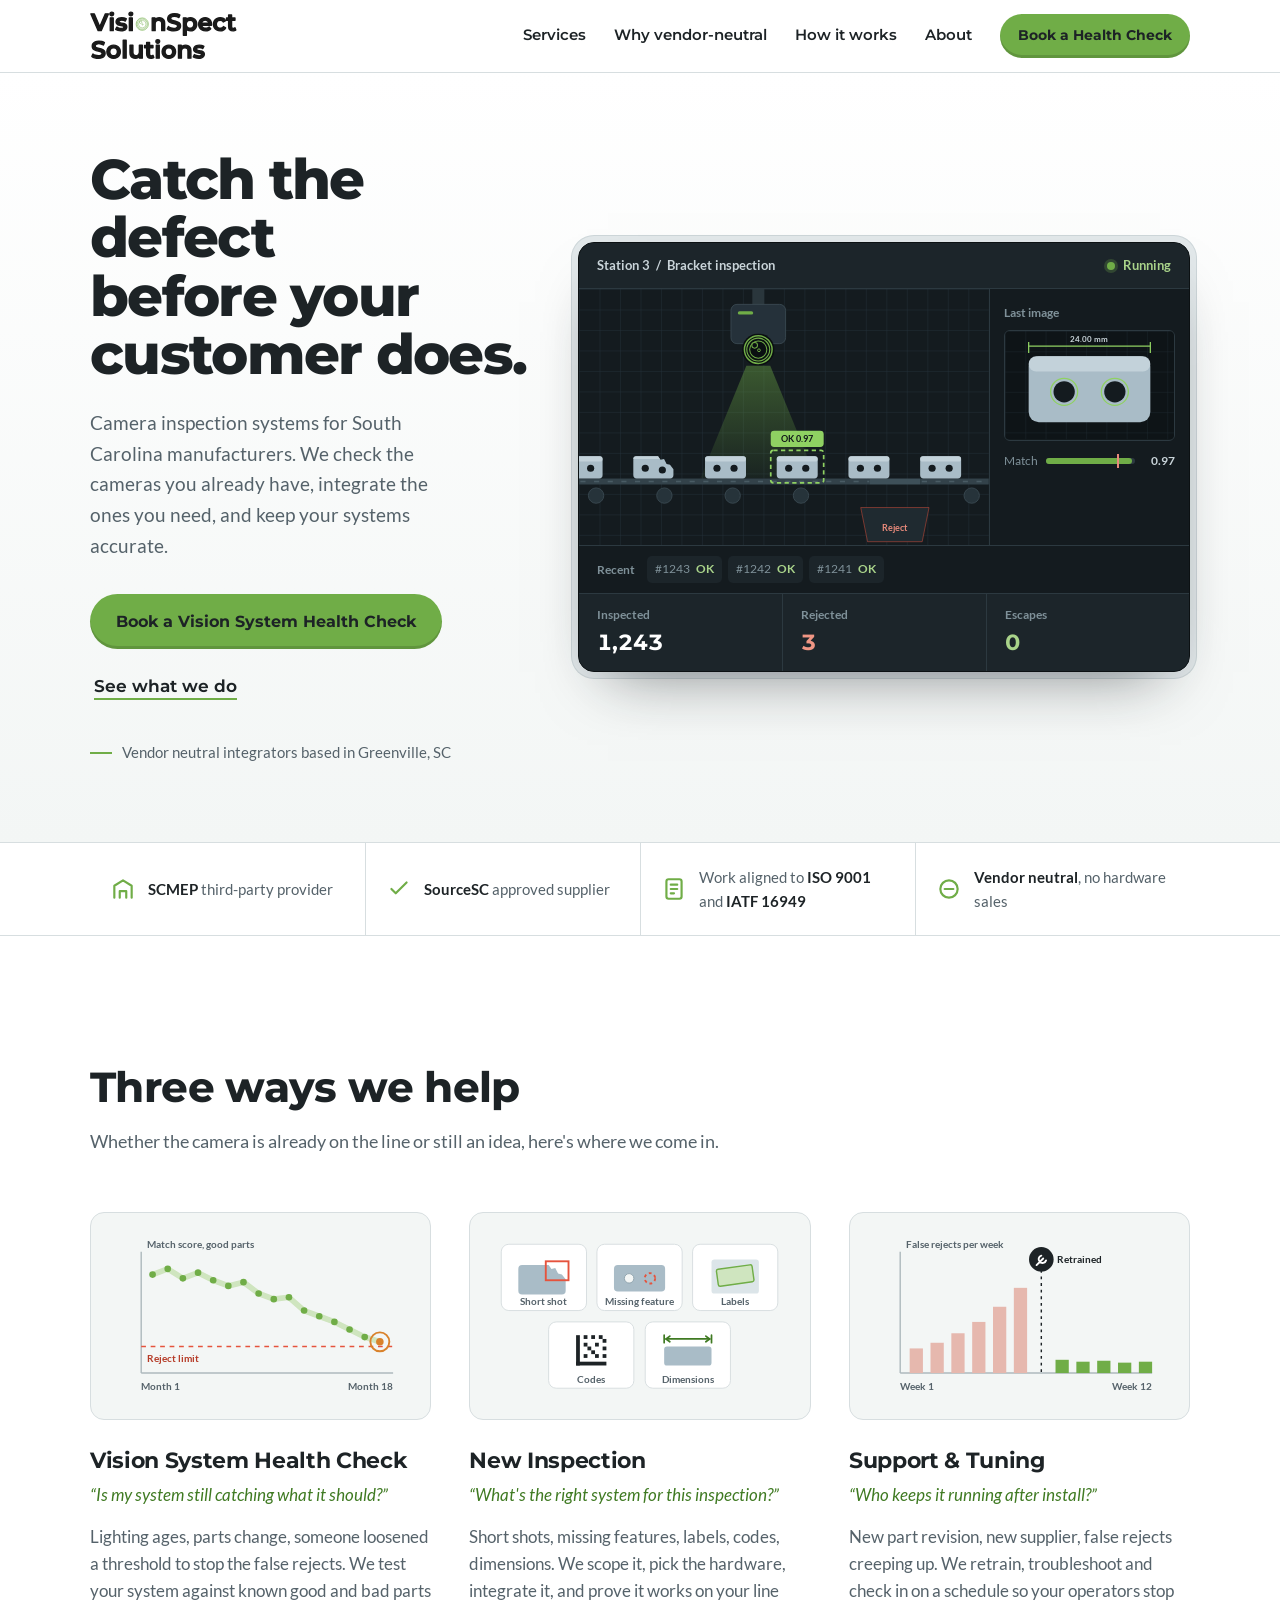
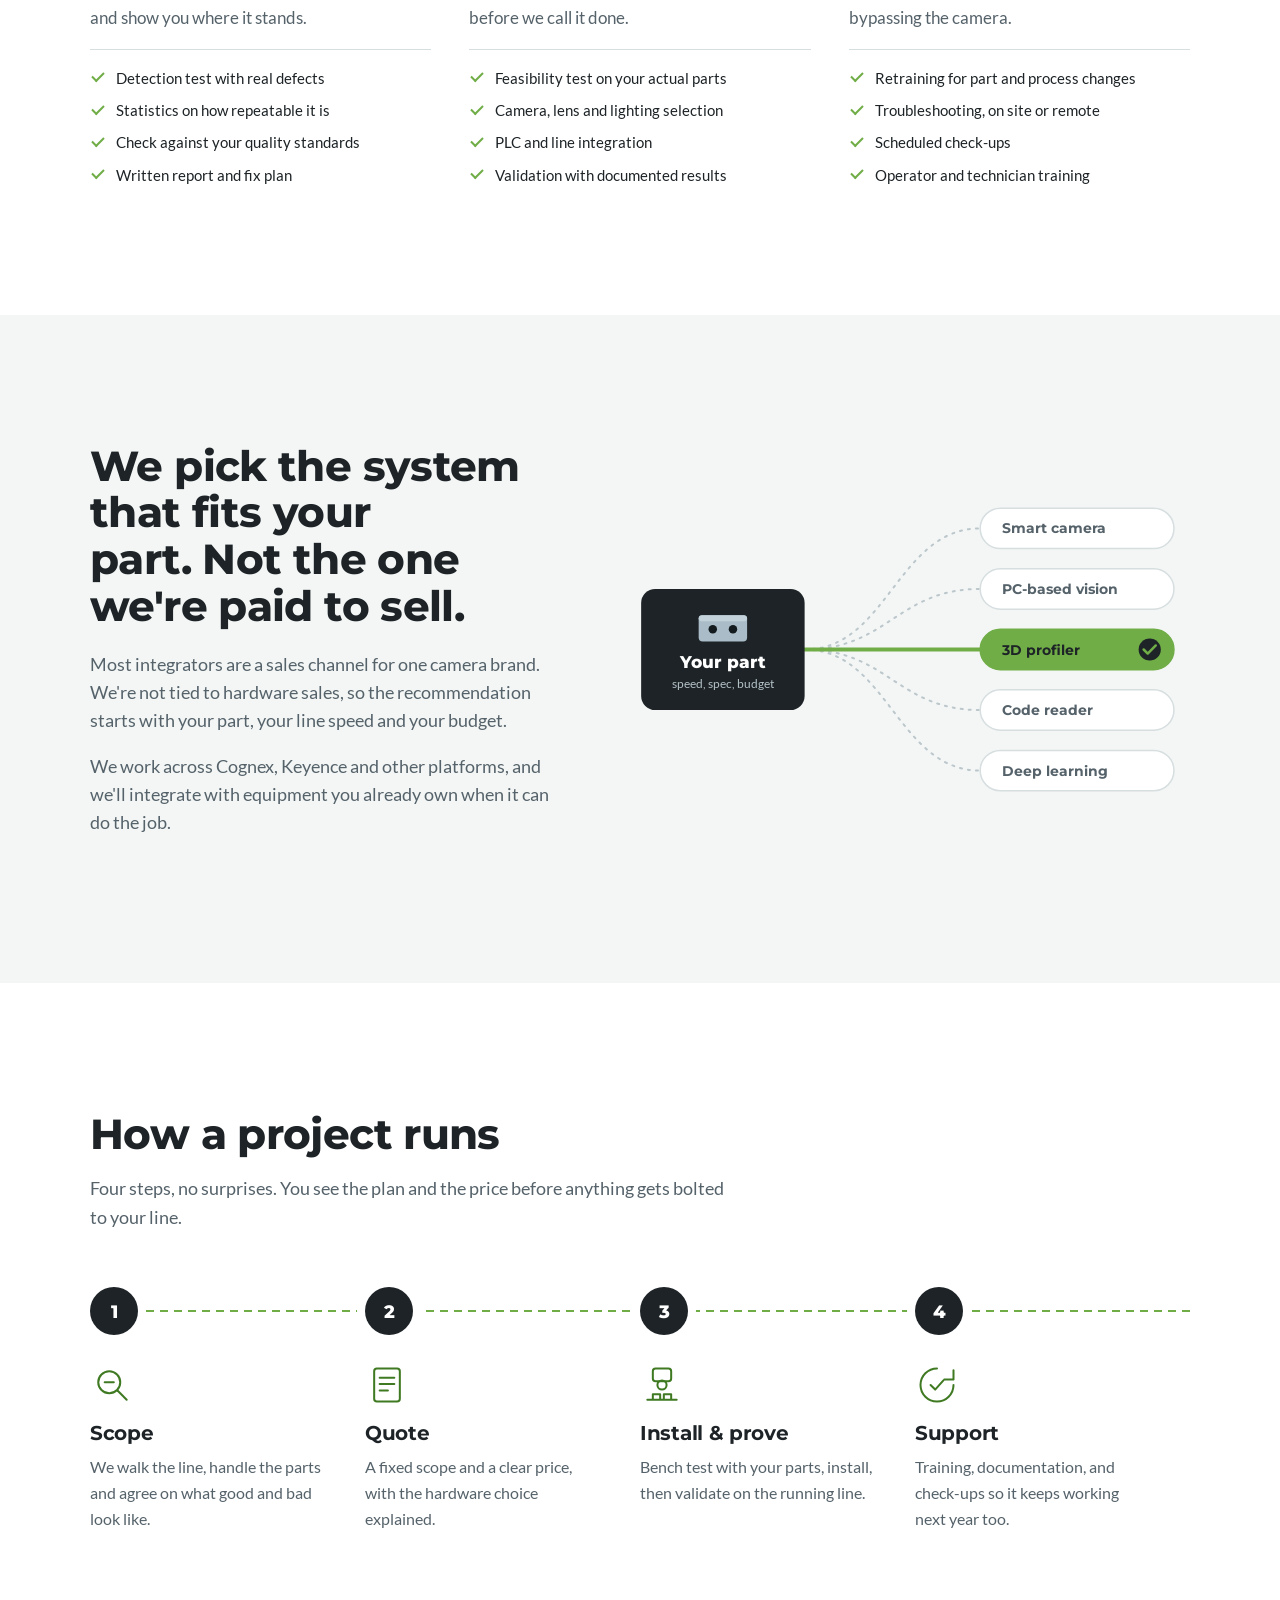
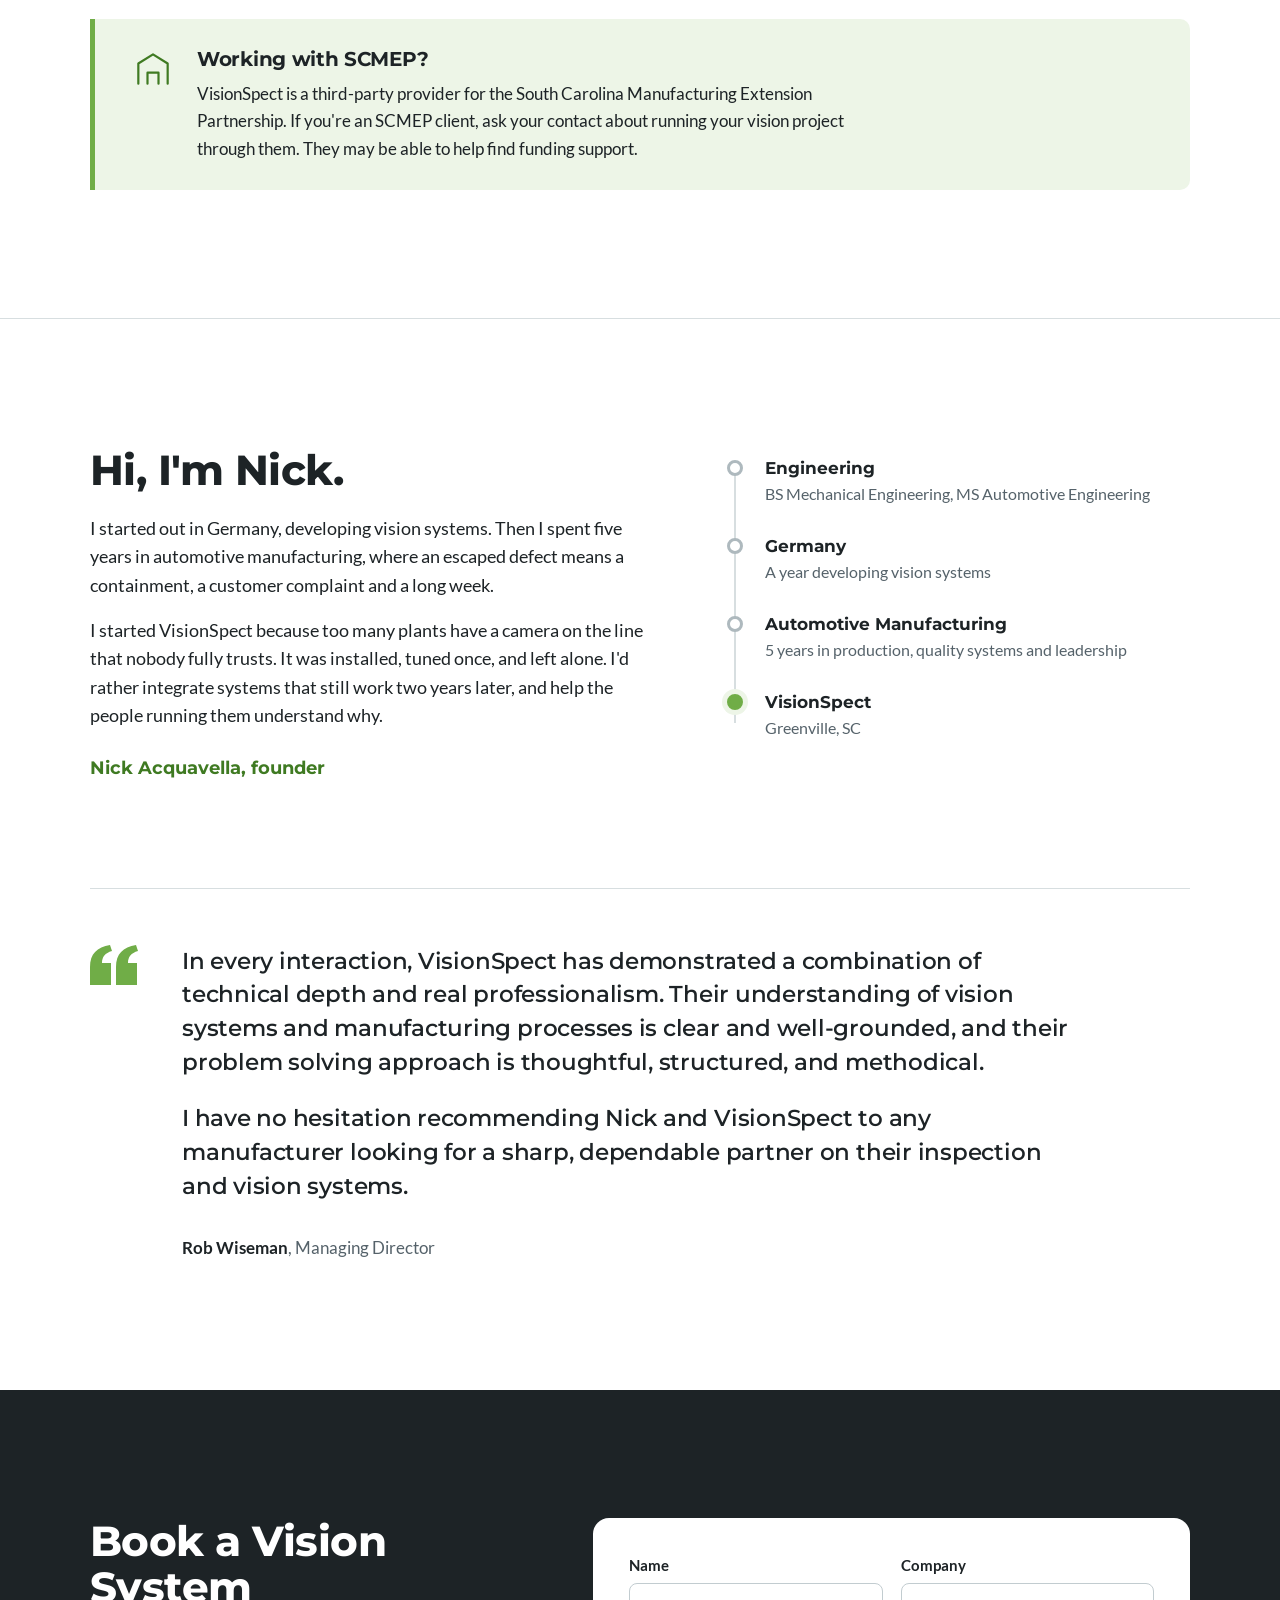
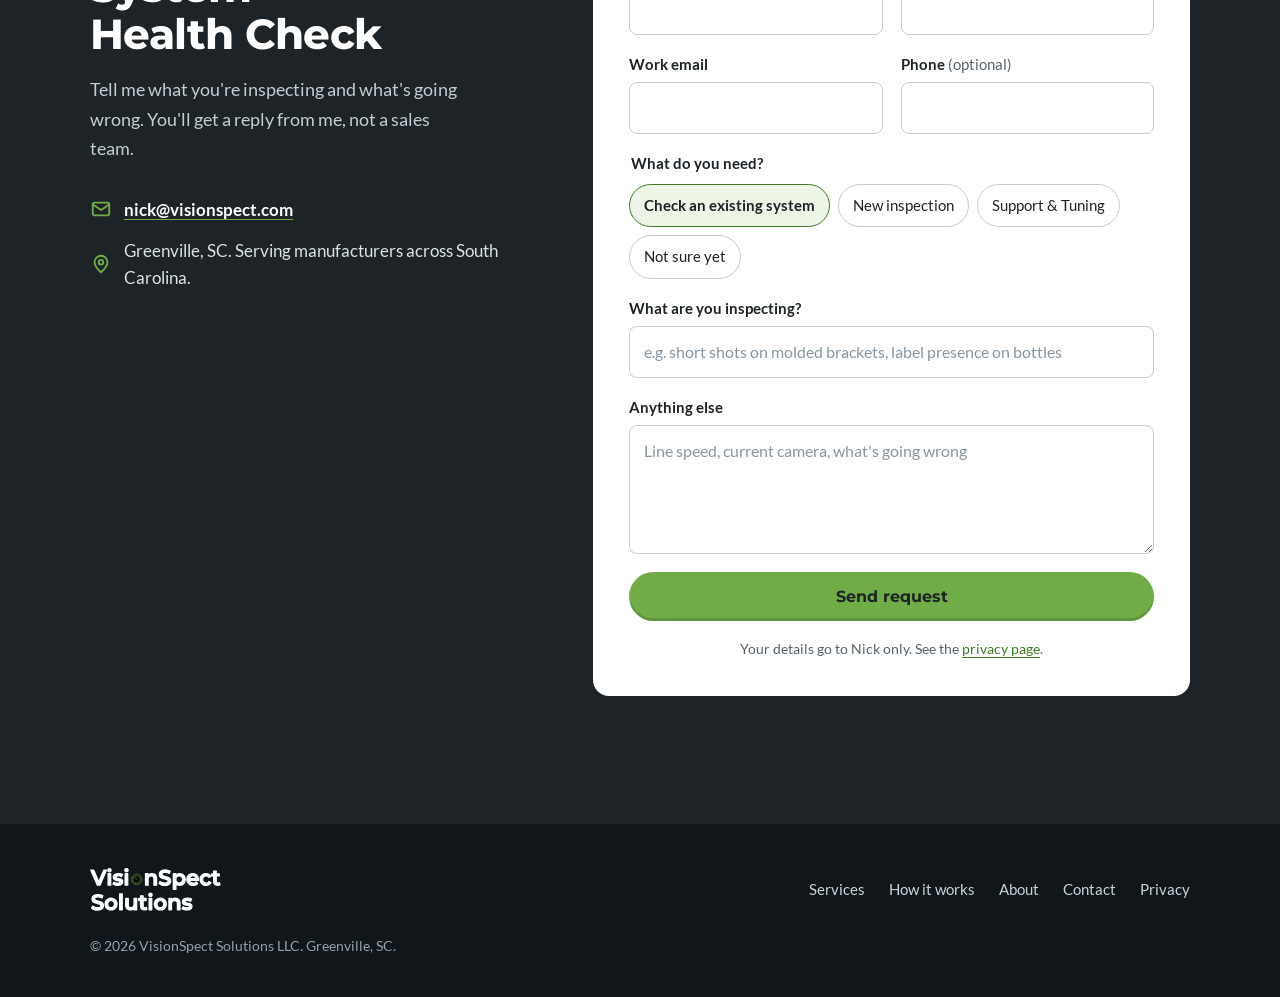
==== commit ff359dc8: "Apply Nick's first round of edits - Bold wordmark (new -bold- SVGs; originals kept) in header, foote" ====
--- a/index.html
+++ b/index.html
@@ -4,12 +4,12 @@
   <meta charset="utf-8">
   <meta name="viewport" content="width=device-width, initial-scale=1">
   <title>VisionSpect Solutions | Vision inspection for SC manufacturers</title>
-  <meta name="description" content="Vendor-neutral vision inspection for South Carolina manufacturers. Vision health checks, new inspections and ongoing support, from Greenville, SC.">
+  <meta name="description" content="Vendor-neutral vision inspection for South Carolina manufacturers. Vision System Health Checks, new inspections and ongoing support, from Greenville, SC.">
   <link rel="canonical" href="https://visionspect.com/">
   <meta property="og:type" content="website">
   <meta property="og:site_name" content="VisionSpect Solutions">
   <meta property="og:title" content="Catch the defect before your customer does.">
-  <meta property="og:description" content="Vendor-neutral vision inspection for SC manufacturers. Health checks, new inspections, support and tuning.">
+  <meta property="og:description" content="Vendor-neutral vision inspection for SC manufacturers. Vision System Health Checks, new inspections, support and tuning.">
   <meta property="og:url" content="https://visionspect.com/">
   <meta property="og:image" content="https://visionspect.com/assets/img/og-image.jpg">
   <meta property="og:image:width" content="1200">
@@ -21,7 +21,7 @@
   <link rel="apple-touch-icon" href="/apple-touch-icon.png">
   <link rel="preload" href="/assets/fonts/montserrat-latin-wght-normal.woff2" as="font" type="font/woff2" crossorigin>
   <link rel="preload" href="/assets/fonts/lato-latin-400-normal.woff2" as="font" type="font/woff2" crossorigin>
-  <link rel="stylesheet" href="/assets/site.css?v=20261101a">
+  <link rel="stylesheet" href="/assets/site.css?v=20261102a">
   <script type="application/ld+json">
   {
     "@context": "https://schema.org",
@@ -43,7 +43,7 @@
 <header class="site-header">
   <div class="wrap header-row">
     <a class="brand" href="/" aria-label="VisionSpect Solutions home">
-      <img src="/assets/img/visionspect-wordmark-dark.svg" alt="VisionSpect Solutions" width="148" height="57">
+      <img src="/assets/img/visionspect-wordmark-bold-dark.svg" alt="VisionSpect Solutions" width="152" height="59">
     </a>
     <button class="nav-toggle" type="button" aria-expanded="false" aria-controls="site-nav">Menu</button>
     <nav id="site-nav" class="site-nav" aria-label="Main">
@@ -51,7 +51,7 @@
       <a href="#neutral">Why vendor-neutral</a>
       <a href="#process">How it works</a>
       <a href="#about">About</a>
-      <a class="btn btn-small" href="#contact">Book a health check</a>
+      <a class="btn btn-small" href="#contact">Book a Health Check</a>
     </nav>
   </div>
 </header>
@@ -63,12 +63,12 @@
     <div class="wrap hero-grid">
       <div class="hero-copy">
         <h1>Catch the defect before your customer does.</h1>
-        <p class="lede">Vision inspection for South Carolina manufacturers. We check the cameras you already have, build the ones you need, and keep them catching what they should.</p>
+        <p class="lede">Camera inspection systems for South Carolina manufacturers. We check the cameras you already have, integrate the ones you need, and keep your systems accurate.</p>
         <div class="hero-actions">
-          <a class="btn" href="#contact">Book a vision health check</a>
+          <a class="btn" href="#contact">Book a Vision System Health Check</a>
           <a class="btn-quiet" href="#services">See what we do</a>
         </div>
-        <p class="hero-note">Based in Greenville, SC. Not tied to any camera brand.</p>
+        <p class="hero-note">Vendor neutral integrators based in Greenville, SC</p>
       </div>
 
       <figure class="hmi" aria-label="Animated illustration of a vision system inspecting parts on a conveyor and rejecting a defective part">
@@ -180,7 +180,7 @@
     <ul class="wrap proof-list">
       <li>
         <svg viewBox="0 0 24 24" aria-hidden="true"><path d="M4 20V9l8-5 8 5v11M9 20v-6h6v6" /></svg>
-        <span><strong>SC MEP</strong> third-party provider</span>
+        <span><strong>SCMEP</strong> third-party provider</span>
       </li>
       <li>
         <svg viewBox="0 0 24 24" aria-hidden="true"><path d="M5 12l4 4 10-10"/></svg>
@@ -192,7 +192,7 @@
       </li>
       <li>
         <svg viewBox="0 0 24 24" aria-hidden="true"><circle cx="12" cy="12" r="8"/><path d="M8 12h8"/></svg>
-        <span>Not tied to <strong>hardware sales</strong></span>
+        <span><strong>Vendor neutral</strong>, no hardware sales</span>
       </li>
     </ul>
   </section>
@@ -225,7 +225,7 @@
               <text x="300" y="168" text-anchor="end" class="art-label">Month 18</text>
             </svg>
           </div>
-          <h3>Vision health check</h3>
+          <h3>Vision System Health Check</h3>
           <p class="hook">“Is my system still catching what it should?”</p>
           <p>Lighting ages, parts change, someone loosened a threshold to stop the false rejects. We test your system against known good and bad parts and show you where it stands.</p>
           <ul class="ticks">
@@ -278,9 +278,9 @@
               </g>
             </svg>
           </div>
-          <h3>New inspection</h3>
+          <h3>New Inspection</h3>
           <p class="hook">“What's the right system for this inspection?”</p>
-          <p>Short shots, missing features, labels, codes, dimensions. We scope it, pick the hardware, build it, and prove it works on your line before we call it done.</p>
+          <p>Short shots, missing features, labels, codes, dimensions. We scope it, pick the hardware, integrate it, and prove it works on your line before we call it done.</p>
           <ul class="ticks">
             <li>Feasibility test on your actual parts</li>
             <li>Camera, lens and lighting selection</li>
@@ -312,7 +312,7 @@
               <text x="300" y="168" text-anchor="end" class="art-label">Week 12</text>
             </svg>
           </div>
-          <h3>Support &amp; tuning</h3>
+          <h3>Support &amp; Tuning</h3>
           <p class="hook">“Who keeps it running after install?”</p>
           <p>New part revision, new supplier, false rejects creeping up. We retrain, troubleshoot and check in on a schedule so your operators stop bypassing the camera.</p>
           <ul class="ticks">
@@ -332,7 +332,7 @@
       <div class="neutral-copy">
         <h2>We pick the system that fits your part. Not the one we're paid to sell.</h2>
         <p>Most integrators are a sales channel for one camera brand. We're not tied to hardware sales, so the recommendation starts with your part, your line speed and your budget.</p>
-        <p>We work across Cognex, Keyence and other platforms, and we'll build around equipment you already own when it can do the job.</p>
+        <p>We work across Cognex, Keyence and other platforms, and we'll integrate with equipment you already own when it can do the job.</p>
       </div>
       <figure class="neutral-art">
         <svg viewBox="0 0 560 330" role="img" aria-labelledby="neut-t">
@@ -399,8 +399,8 @@
           <svg viewBox="0 0 48 48"><path d="M8 40V18l16-10 16 10v22"/><path d="M18 40V28h12v12"/></svg>
         </div>
         <div>
-          <h3>Working with SC MEP?</h3>
-          <p>VisionSpect is a third-party provider for the South Carolina Manufacturing Extension Partnership. If you're an SC MEP client, ask your contact about running your vision project through them. They may be able to help find funding support.</p>
+          <h3>Working with SCMEP?</h3>
+          <p>VisionSpect is a third-party provider for the South Carolina Manufacturing Extension Partnership. If you're an SCMEP client, ask your contact about running your vision project through them. They may be able to help find funding support.</p>
         </div>
       </aside>
     </div>
@@ -411,15 +411,15 @@
     <div class="wrap about-grid">
       <div class="about-copy">
         <h2>Hi, I'm Nick.</h2>
-        <p>I spent five years in automotive manufacturing, where an escaped defect means a containment, a customer complaint and a long week. Then a year in Germany developing vision systems.</p>
-        <p>I started VisionSpect because too many plants have a camera on the line that nobody fully trusts. It was installed, tuned once, and left alone. I'd rather build systems that still work two years later, and help the people running them understand why.</p>
+        <p>I started out in Germany, developing vision systems. Then I spent five years in automotive manufacturing, where an escaped defect means a containment, a customer complaint and a long week.</p>
+        <p>I started VisionSpect because too many plants have a camera on the line that nobody fully trusts. It was installed, tuned once, and left alone. I'd rather integrate systems that still work two years later, and help the people running them understand why.</p>
         <p class="sig">Nick Acquavella, founder</p>
       </div>
       <ol class="path" aria-label="Background">
-        <li><span class="path-k">Engineering</span><span class="path-v">BS Mechanical, MS Automotive Engineering</span></li>
-        <li><span class="path-k">Automotive manufacturing</span><span class="path-v">5 years in production, quality systems and leadership</span></li>
-        <li><span class="path-k">Vision systems, Germany</span><span class="path-v">A year developing camera inspection</span></li>
-        <li class="now"><span class="path-k">VisionSpect Solutions</span><span class="path-v">Greenville, SC</span></li>
+        <li><span class="path-k">Engineering</span><span class="path-v">BS Mechanical Engineering, MS Automotive Engineering</span></li>
+        <li><span class="path-k">Germany</span><span class="path-v">A year developing vision systems</span></li>
+        <li><span class="path-k">Automotive Manufacturing</span><span class="path-v">5 years in production, quality systems and leadership</span></li>
+        <li class="now"><span class="path-k">VisionSpect</span><span class="path-v">Greenville, SC</span></li>
       </ol>
     </div>
 
@@ -439,7 +439,7 @@
   <section id="contact" class="section contact">
     <div class="wrap contact-grid">
       <div class="contact-copy">
-        <h2>Book a vision health check</h2>
+        <h2>Book a Vision System Health Check</h2>
         <p>Tell me what you're inspecting and what's going wrong. You'll get a reply from me, not a sales team.</p>
         <ul class="contact-direct">
           <li>
@@ -481,9 +481,9 @@
         </div>
         <fieldset class="field chips">
           <legend>What do you need?</legend>
-          <label><input type="radio" name="need" value="Health check on an existing system" checked><span>Check an existing system</span></label>
+          <label><input type="radio" name="need" value="Vision System Health Check" checked><span>Check an existing system</span></label>
           <label><input type="radio" name="need" value="New inspection"><span>New inspection</span></label>
-          <label><input type="radio" name="need" value="Support and tuning"><span>Support &amp; tuning</span></label>
+          <label><input type="radio" name="need" value="Support and tuning"><span>Support &amp; Tuning</span></label>
           <label><input type="radio" name="need" value="Not sure yet"><span>Not sure yet</span></label>
         </fieldset>
         <div class="field">
@@ -503,7 +503,7 @@
 
 <footer class="site-footer">
   <div class="wrap footer-grid">
-    <img src="/assets/img/visionspect-wordmark-white.svg" alt="VisionSpect Solutions" width="148" height="57">
+    <img src="/assets/img/visionspect-wordmark-bold-white.svg" alt="VisionSpect Solutions" width="152" height="59">
     <nav aria-label="Footer">
       <a href="#services">Services</a>
       <a href="#process">How it works</a>
@@ -515,6 +515,6 @@
   </div>
 </footer>
 
-<script src="/assets/site.js?v=20261101a" defer></script>
+<script src="/assets/site.js?v=20261102a" defer></script>
 </body>
 </html>
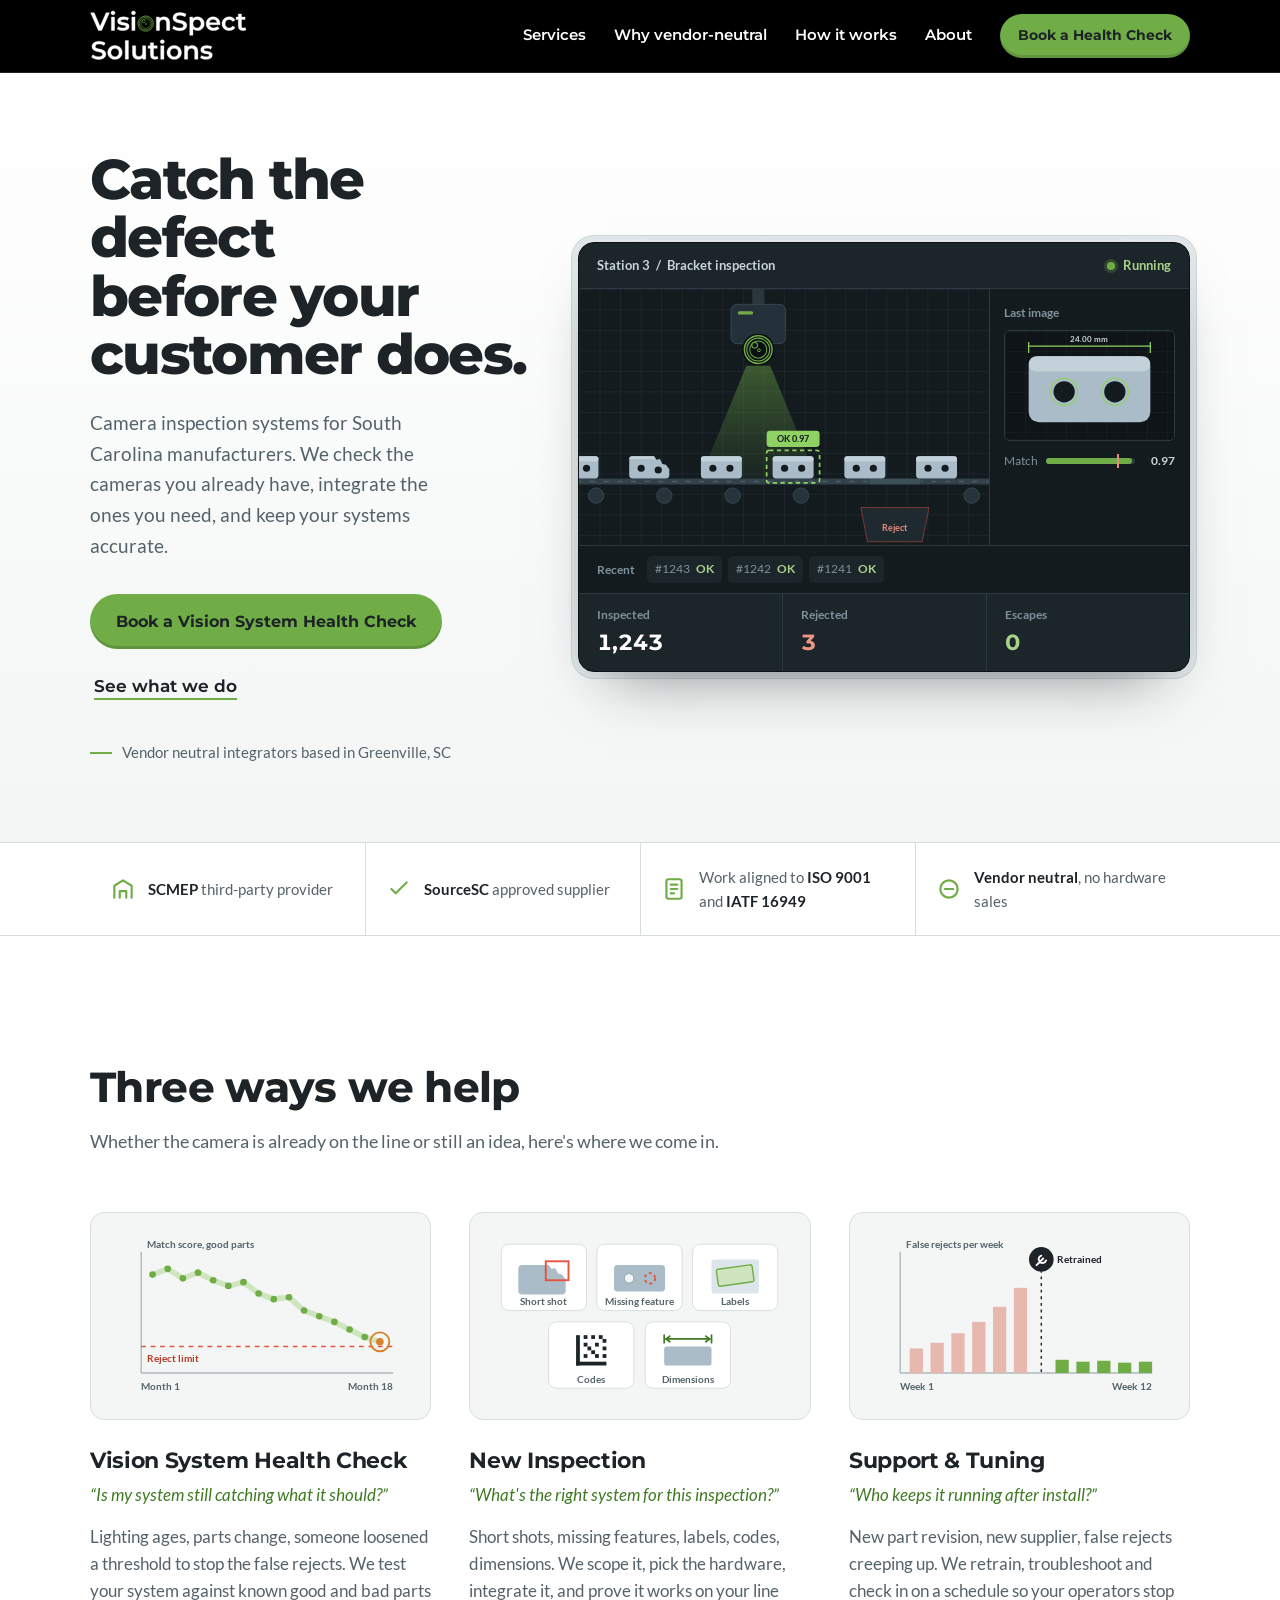
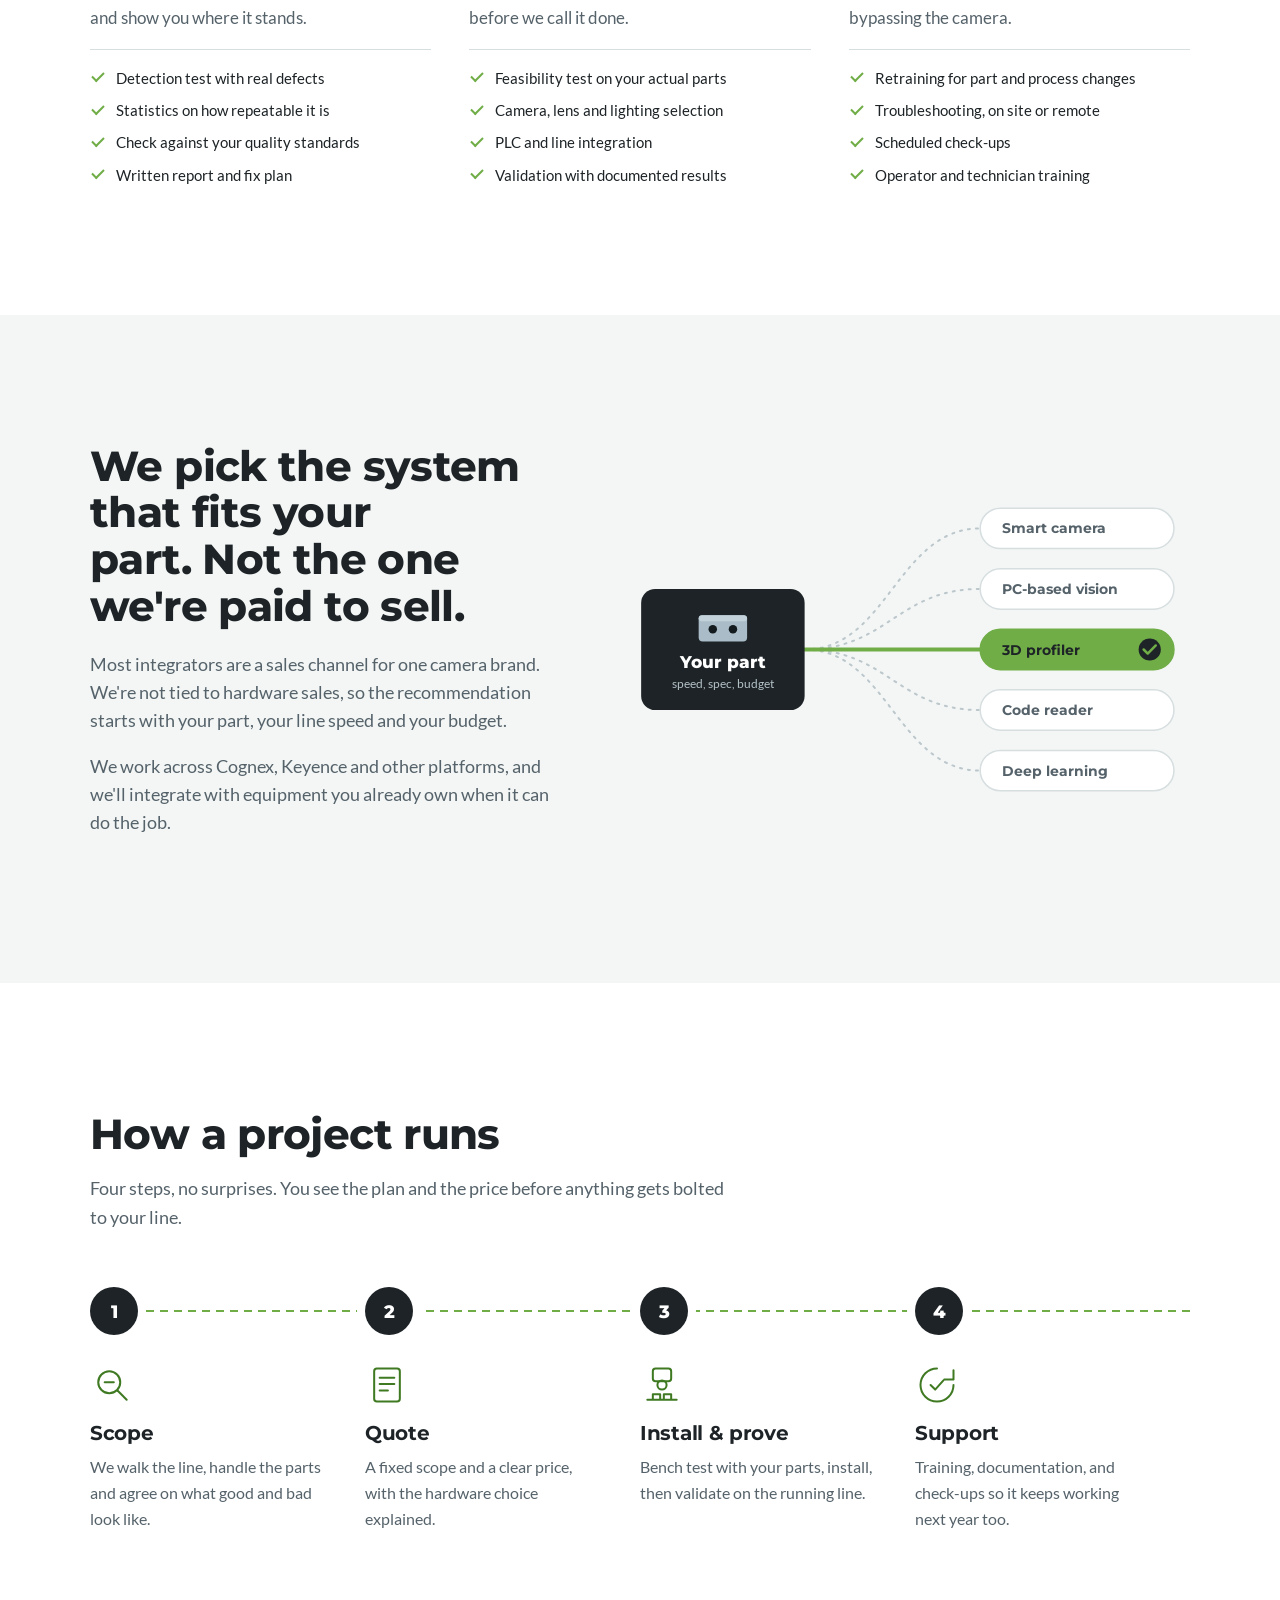
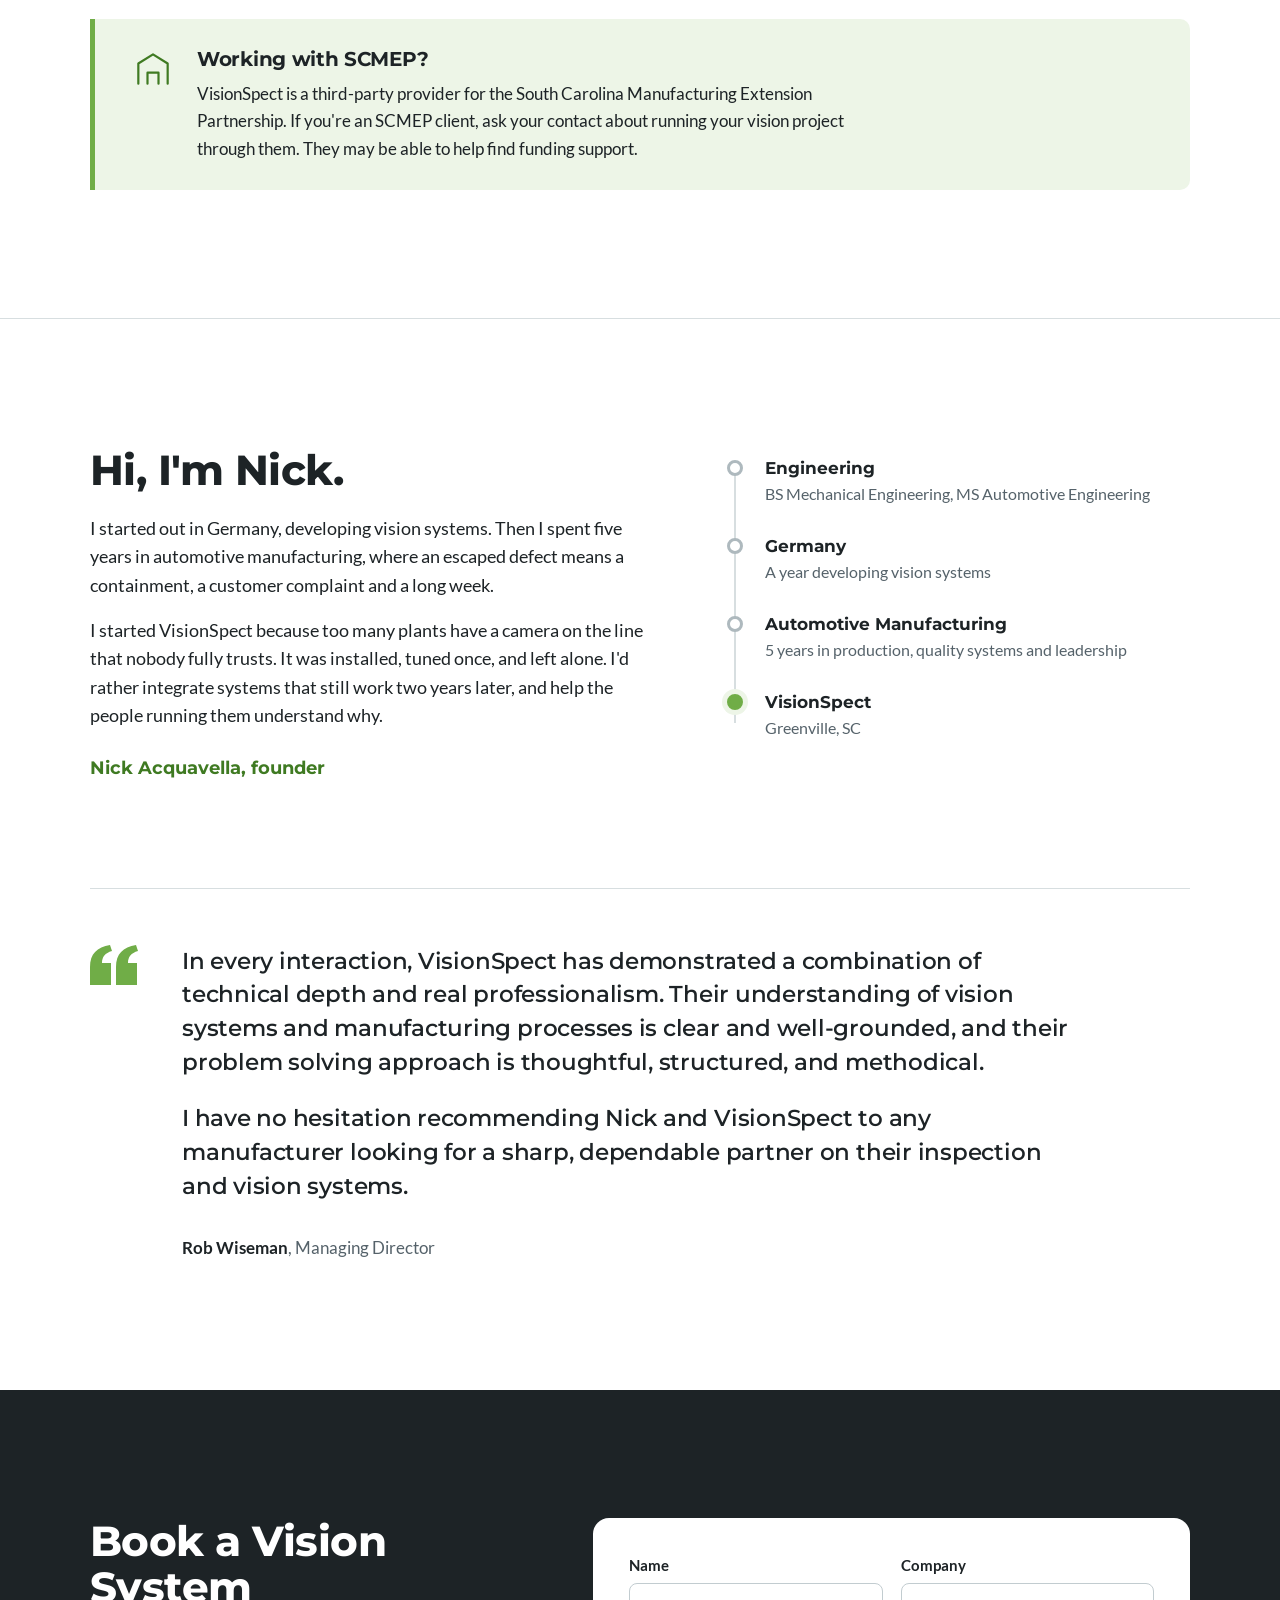
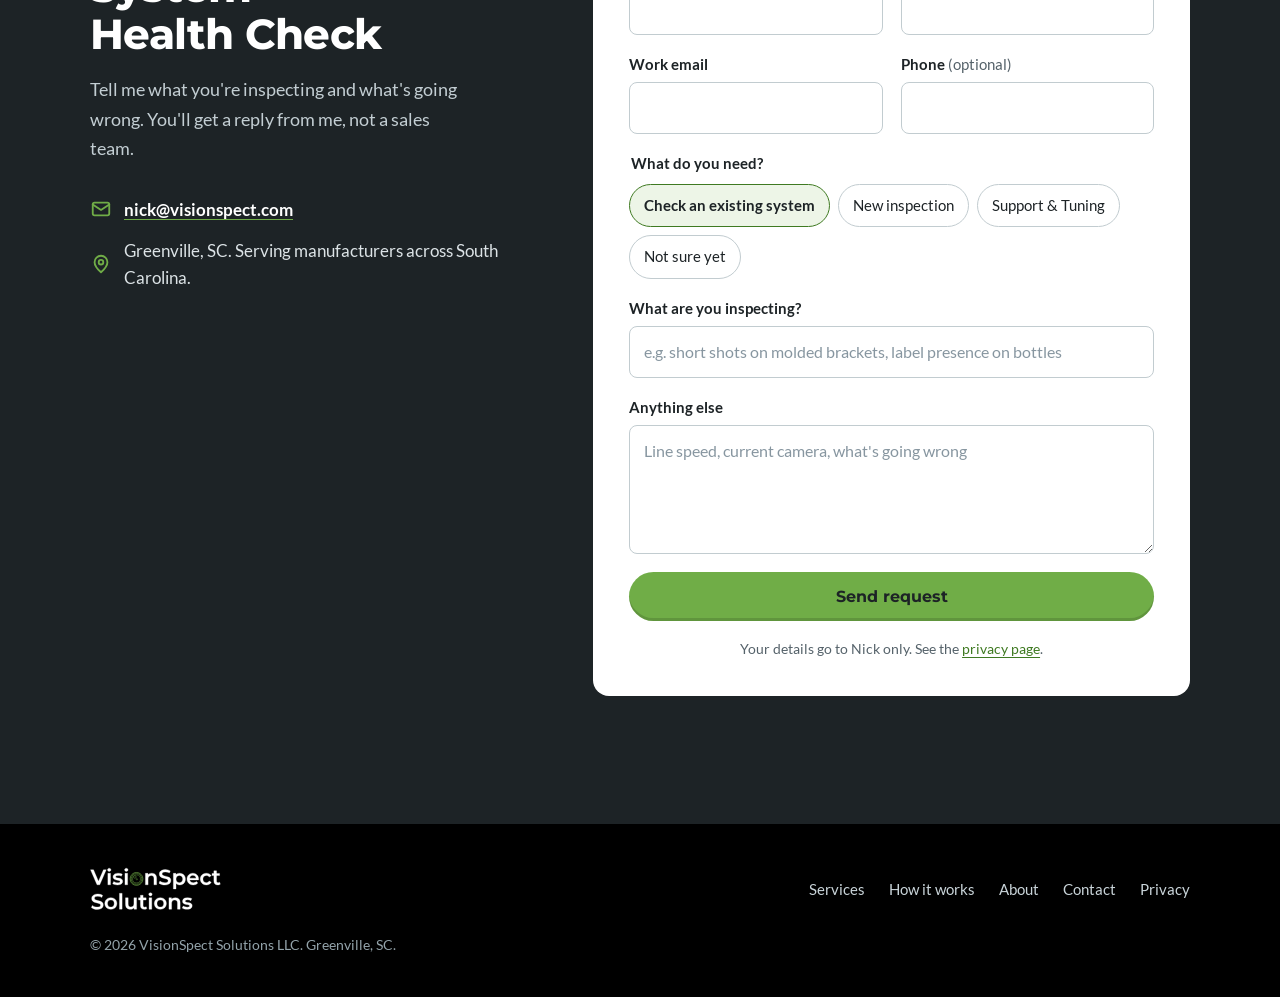
==== commit 81977641: "Match the wordmark to the live logo; black header - Bold wordmarks rebuilt at the live site's weight" ====
--- a/index.html
+++ b/index.html
@@ -15,13 +15,13 @@
   <meta property="og:image:width" content="1200">
   <meta property="og:image:height" content="630">
   <meta name="twitter:card" content="summary_large_image">
-  <meta name="theme-color" content="#ffffff">
+  <meta name="theme-color" content="#000000">
   <link rel="icon" href="/favicon.svg" type="image/svg+xml">
   <link rel="icon" href="/favicon-32.png" sizes="32x32" type="image/png">
   <link rel="apple-touch-icon" href="/apple-touch-icon.png">
   <link rel="preload" href="/assets/fonts/montserrat-latin-wght-normal.woff2" as="font" type="font/woff2" crossorigin>
   <link rel="preload" href="/assets/fonts/lato-latin-400-normal.woff2" as="font" type="font/woff2" crossorigin>
-  <link rel="stylesheet" href="/assets/site.css?v=20261102a">
+  <link rel="stylesheet" href="/assets/site.css?v=20261102b">
   <script type="application/ld+json">
   {
     "@context": "https://schema.org",
@@ -43,7 +43,7 @@
 <header class="site-header">
   <div class="wrap header-row">
     <a class="brand" href="/" aria-label="VisionSpect Solutions home">
-      <img src="/assets/img/visionspect-wordmark-bold-dark.svg" alt="VisionSpect Solutions" width="152" height="59">
+      <img src="/assets/img/visionspect-wordmark-bold-white.svg" alt="VisionSpect Solutions" width="152" height="59">
     </a>
     <button class="nav-toggle" type="button" aria-expanded="false" aria-controls="site-nav">Menu</button>
     <nav id="site-nav" class="site-nav" aria-label="Main">
@@ -515,6 +515,6 @@
   </div>
 </footer>
 
-<script src="/assets/site.js?v=20261102a" defer></script>
+<script src="/assets/site.js?v=20261102b" defer></script>
 </body>
 </html>
--- a/assets/site.css
+++ b/assets/site.css
@@ -86,22 +86,23 @@
 .btn-quiet:hover { color: var(--green-ink); }
 
 /* header */
-.site-header { position: sticky; top: 0; z-index: 50; background: rgba(255,255,255,.92); backdrop-filter: saturate(1.4) blur(10px); -webkit-backdrop-filter: saturate(1.4) blur(10px); border-bottom: 1px solid var(--rule); }
+/* black, to match the black disc behind the lens in the white wordmark */
+.site-header { position: sticky; top: 0; z-index: 50; background: #000; border-bottom: 1px solid #1E2629; }
 .header-row { display: flex; align-items: center; justify-content: space-between; gap: 24px; min-height: 72px; }
-.brand img { width: 148px; height: auto; }
+.brand img { width: 158px; height: auto; }
 .site-nav { display: flex; align-items: center; gap: 28px; }
-.site-nav a:not(.btn) { color: var(--ink); text-decoration: none; font-family: var(--font-head); font-weight: 600; font-size: .92rem; }
-.site-nav a:not(.btn):hover { color: var(--green-ink); }
+.site-nav a:not(.btn) { color: #fff; text-decoration: none; font-family: var(--font-head); font-weight: 600; font-size: .92rem; }
+.site-nav a:not(.btn):hover { color: var(--green); }
 .nav-toggle { display: none; }
 
 @media (max-width: 900px) {
   .nav-toggle {
-    display: inline-flex; font: 700 .9rem var(--font-head); color: var(--ink);
-    background: transparent; border: 1.5px solid var(--ink); border-radius: 999px; padding: 8px 16px; cursor: pointer;
+    display: inline-flex; font: 700 .9rem var(--font-head); color: #fff;
+    background: transparent; border: 1.5px solid #fff; border-radius: 999px; padding: 8px 16px; cursor: pointer;
   }
-  .site-nav { display: none; position: absolute; left: 0; right: 0; top: 100%; flex-direction: column; align-items: stretch; gap: 0; background: var(--white); border-bottom: 1px solid var(--rule); padding: 8px var(--gutter) 20px; }
+  .site-nav { display: none; position: absolute; left: 0; right: 0; top: 100%; flex-direction: column; align-items: stretch; gap: 0; background: #000; border-bottom: 1px solid #1E2629; padding: 8px var(--gutter) 20px; }
   .site-nav.open { display: flex; }
-  .site-nav a:not(.btn) { padding: 14px 0; border-bottom: 1px solid var(--rule); font-size: 1rem; }
+  .site-nav a:not(.btn) { padding: 14px 0; border-bottom: 1px solid #1E2629; font-size: 1rem; }
   .site-nav .btn { margin-top: 16px; }
 }
 
@@ -334,7 +335,7 @@
 @media (max-width: 560px) { .field-row { grid-template-columns: 1fr; } }
 
 /* footer */
-.site-footer { background: #11161A; color: #93A3AA; padding: 40px 0; }
+.site-footer { background: #000; color: #93A3AA; padding: 40px 0; }
 .footer-grid { display: flex; flex-wrap: wrap; align-items: center; justify-content: space-between; gap: 20px 32px; }
 .footer-grid img { width: 132px; height: auto; }
 .site-footer nav { display: flex; flex-wrap: wrap; gap: 8px 24px; }
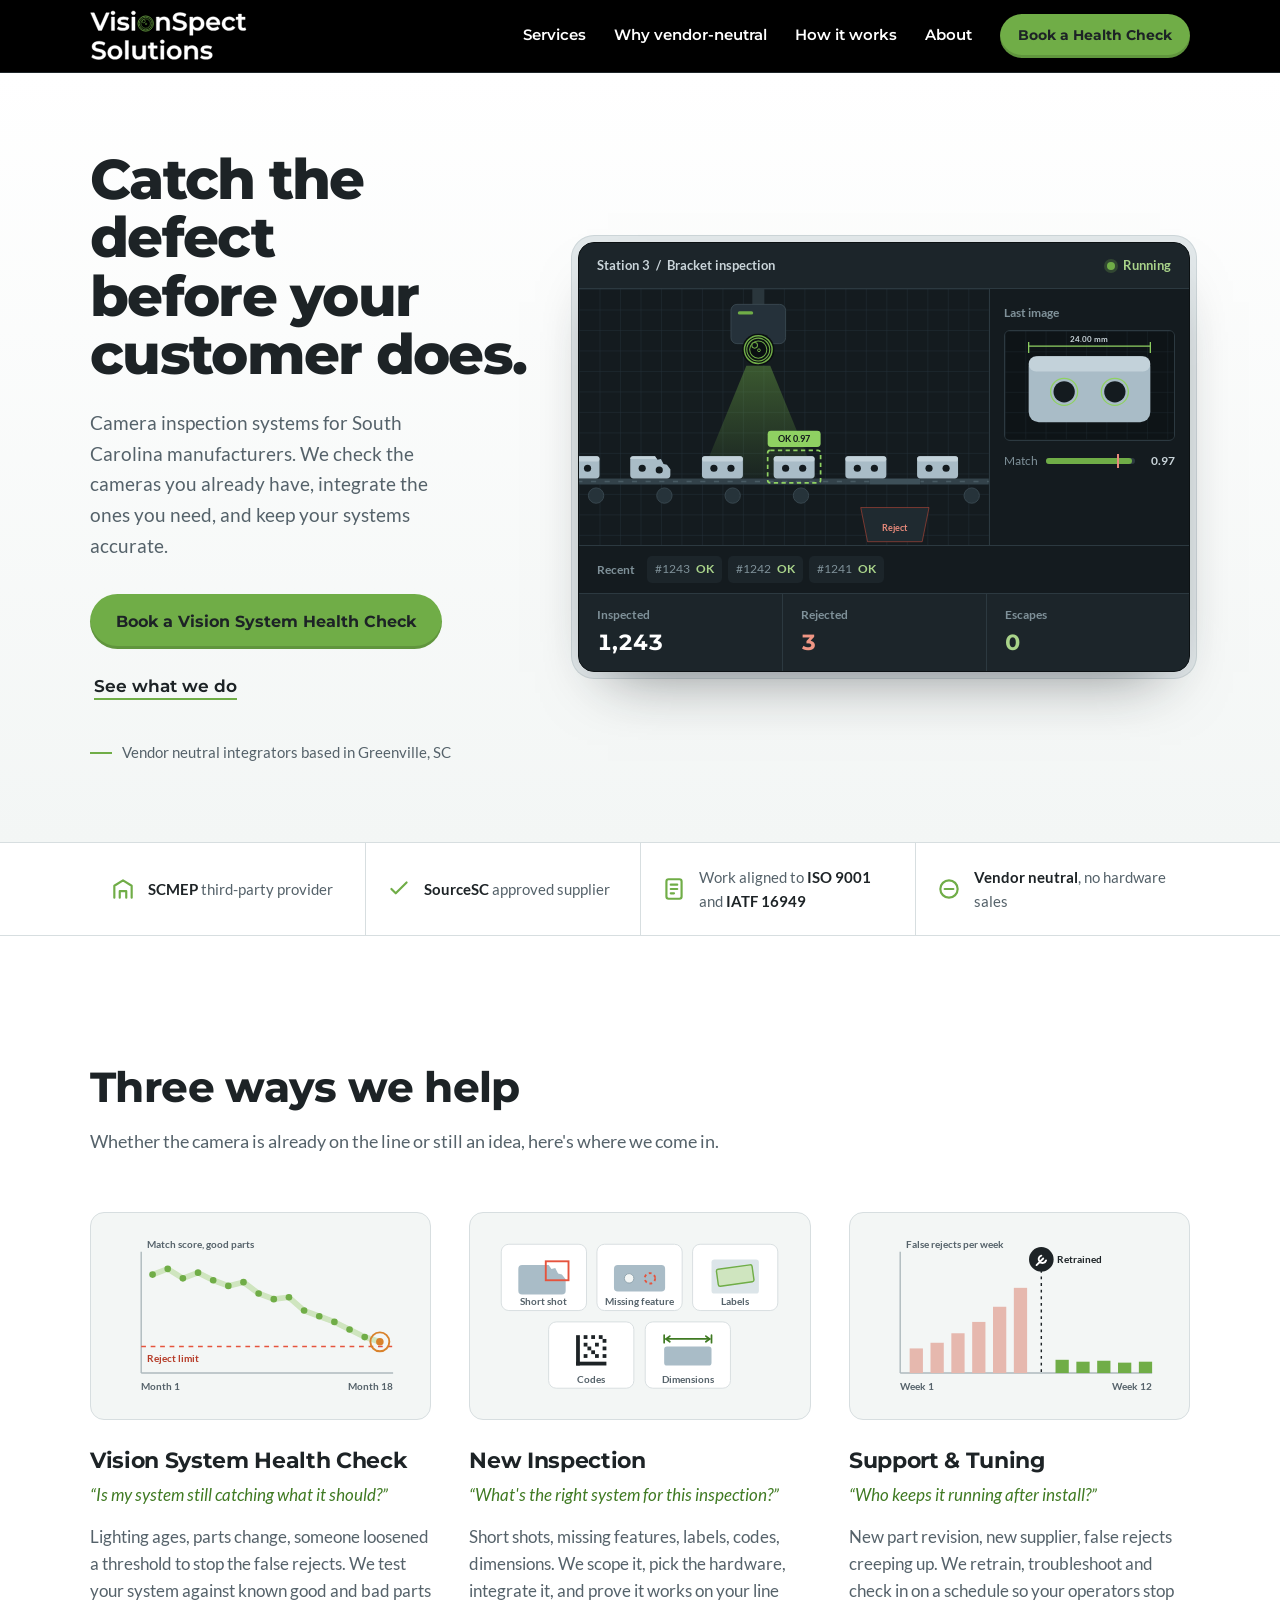
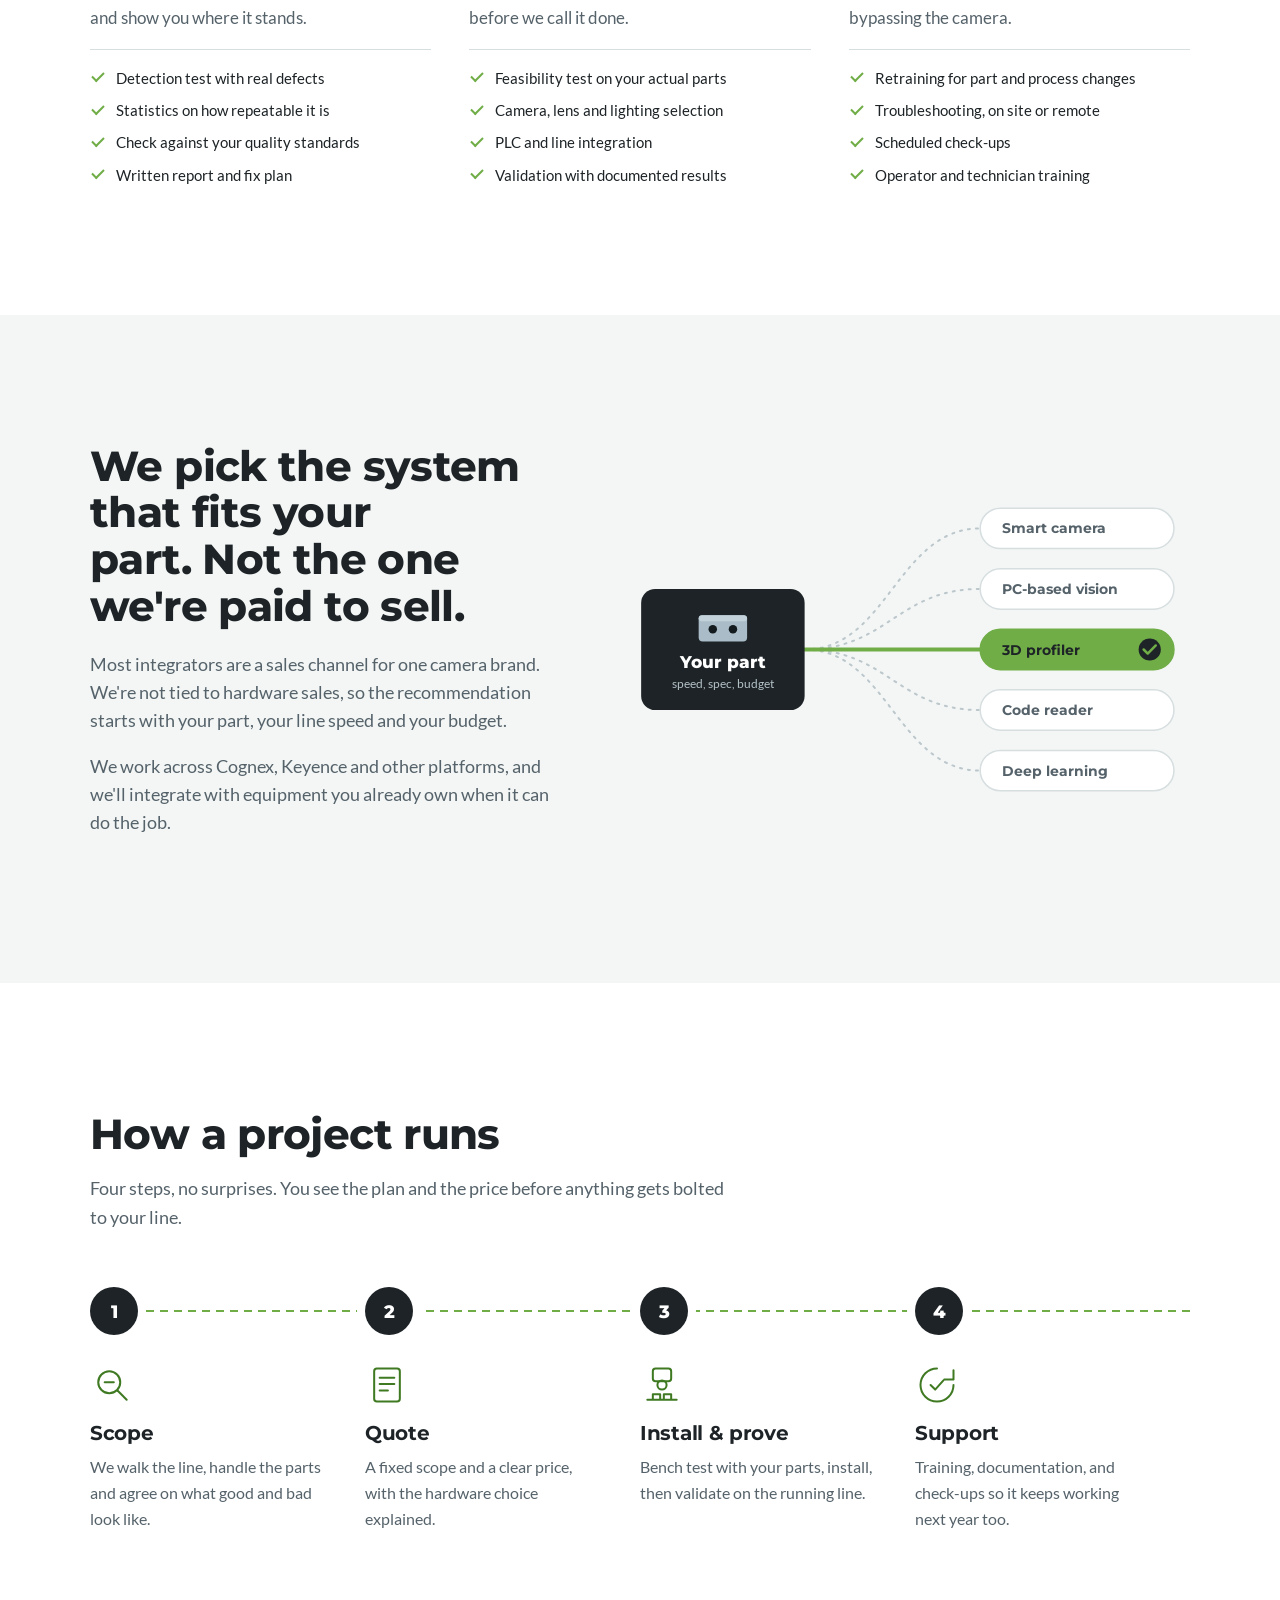
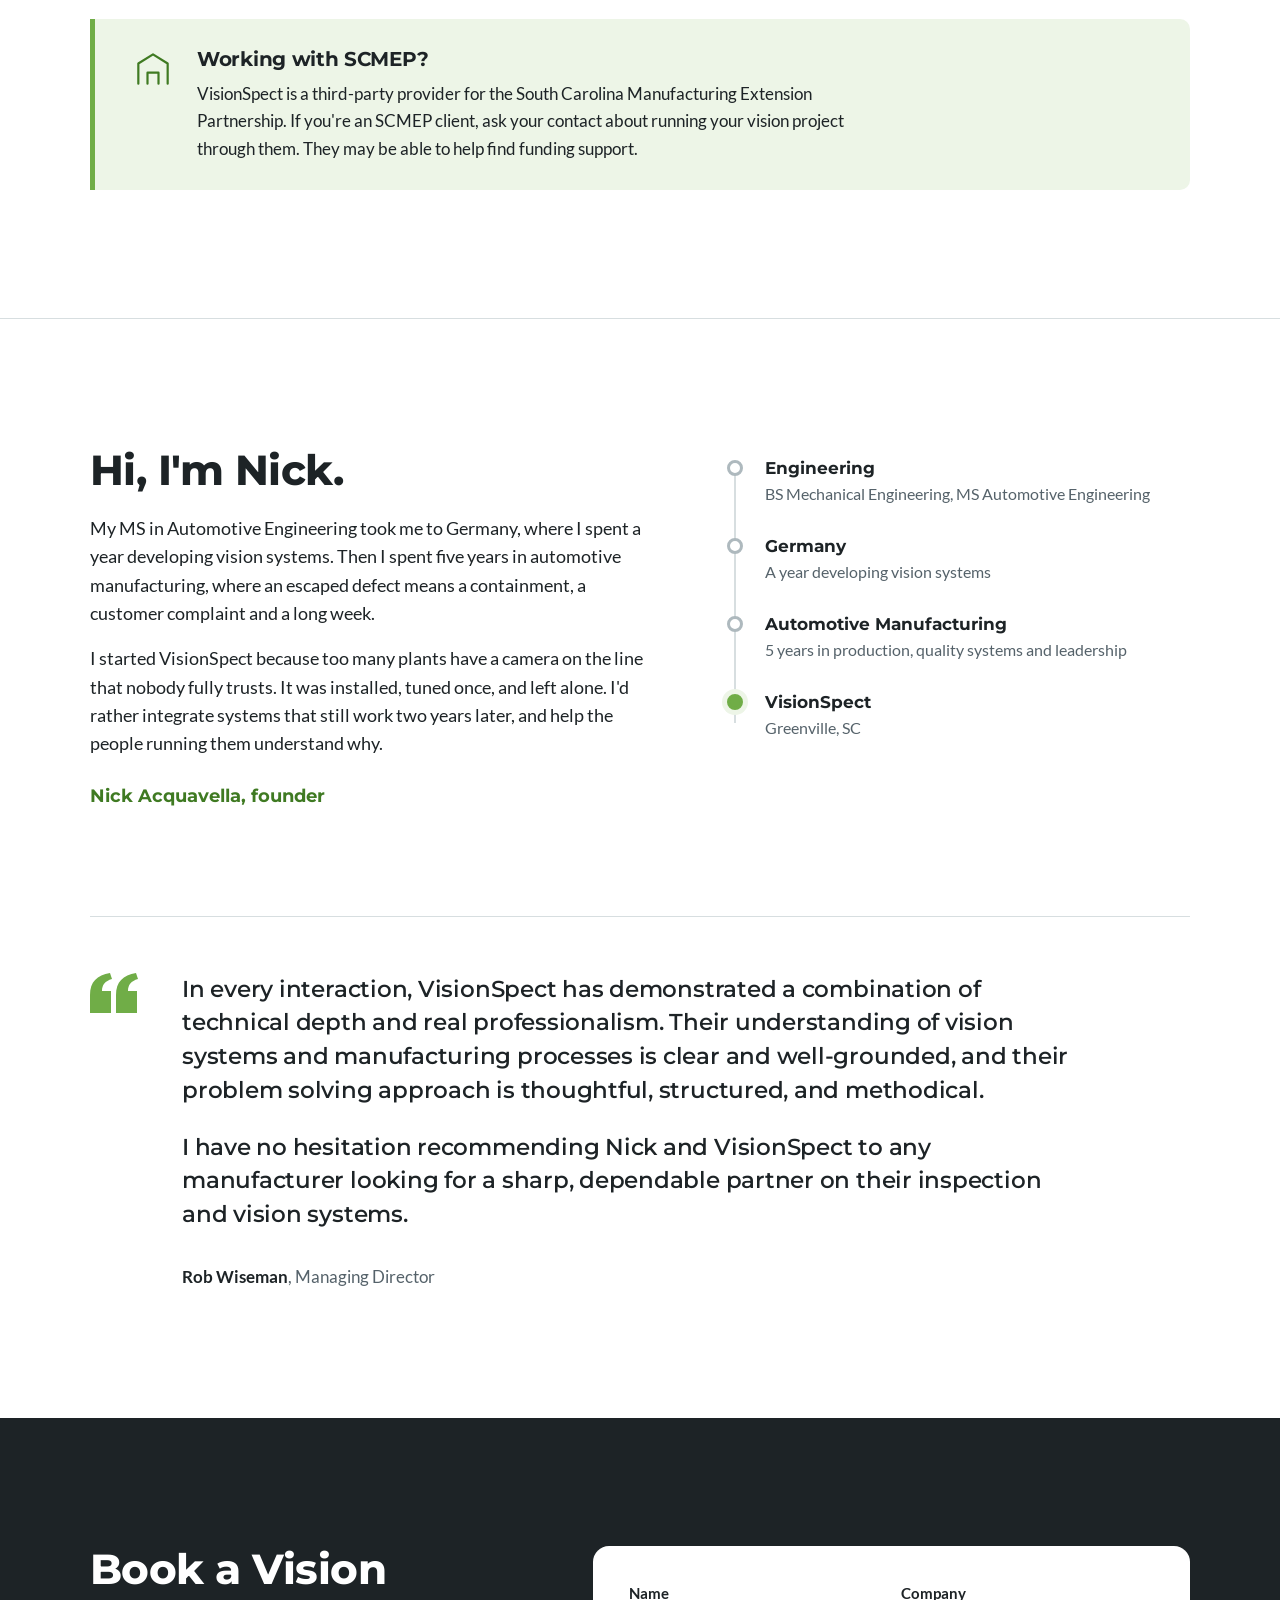
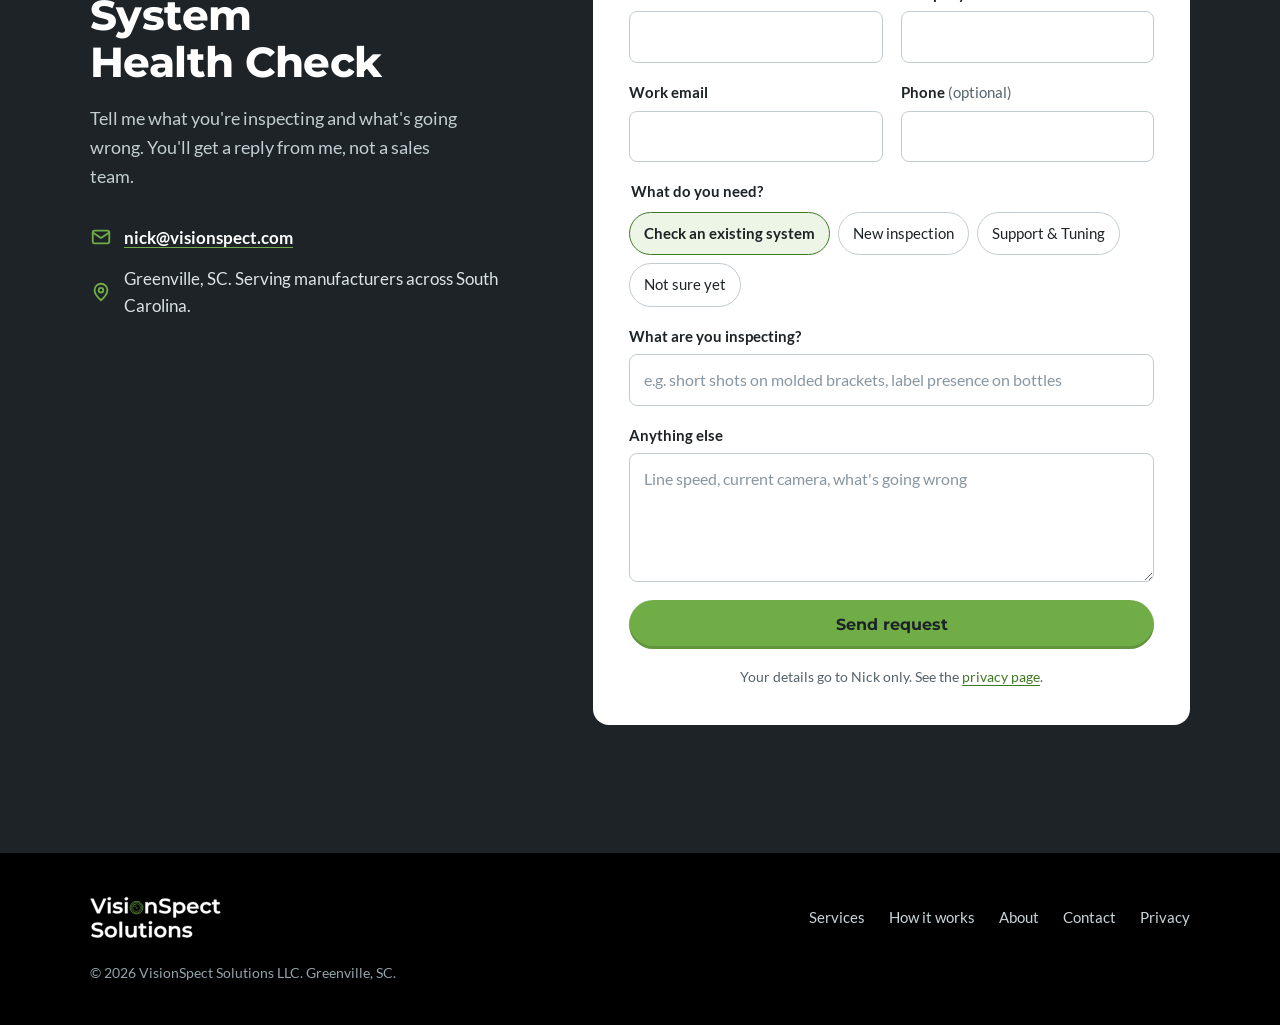
==== commit 463a22e0: "Reword founder bio opening "My MS in Automotive Engineering took me to Germany, where I spent a year" ====
--- a/index.html
+++ b/index.html
@@ -411,7 +411,7 @@
     <div class="wrap about-grid">
       <div class="about-copy">
         <h2>Hi, I'm Nick.</h2>
-        <p>I started out in Germany, developing vision systems. Then I spent five years in automotive manufacturing, where an escaped defect means a containment, a customer complaint and a long week.</p>
+        <p>My MS in Automotive Engineering took me to Germany, where I spent a year developing vision systems. Then I spent five years in automotive manufacturing, where an escaped defect means a containment, a customer complaint and a long week.</p>
         <p>I started VisionSpect because too many plants have a camera on the line that nobody fully trusts. It was installed, tuned once, and left alone. I'd rather integrate systems that still work two years later, and help the people running them understand why.</p>
         <p class="sig">Nick Acquavella, founder</p>
       </div>
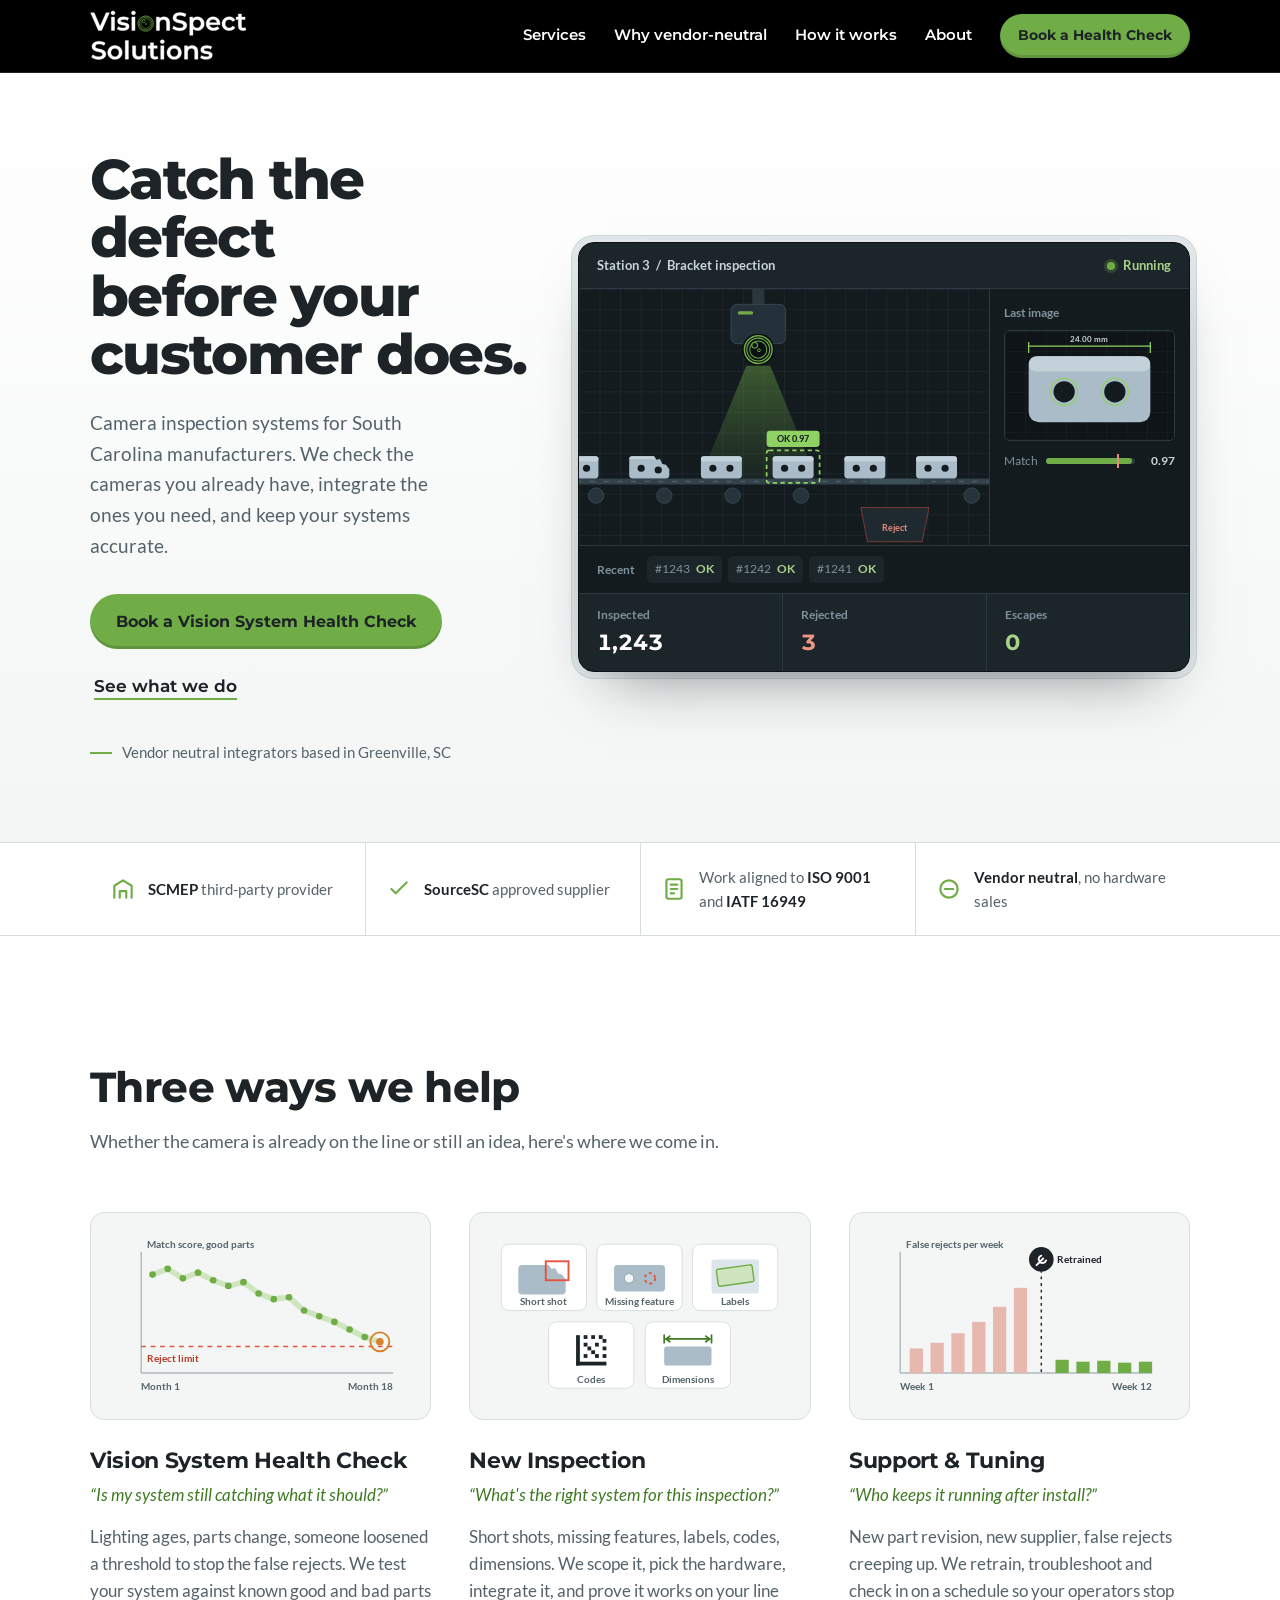
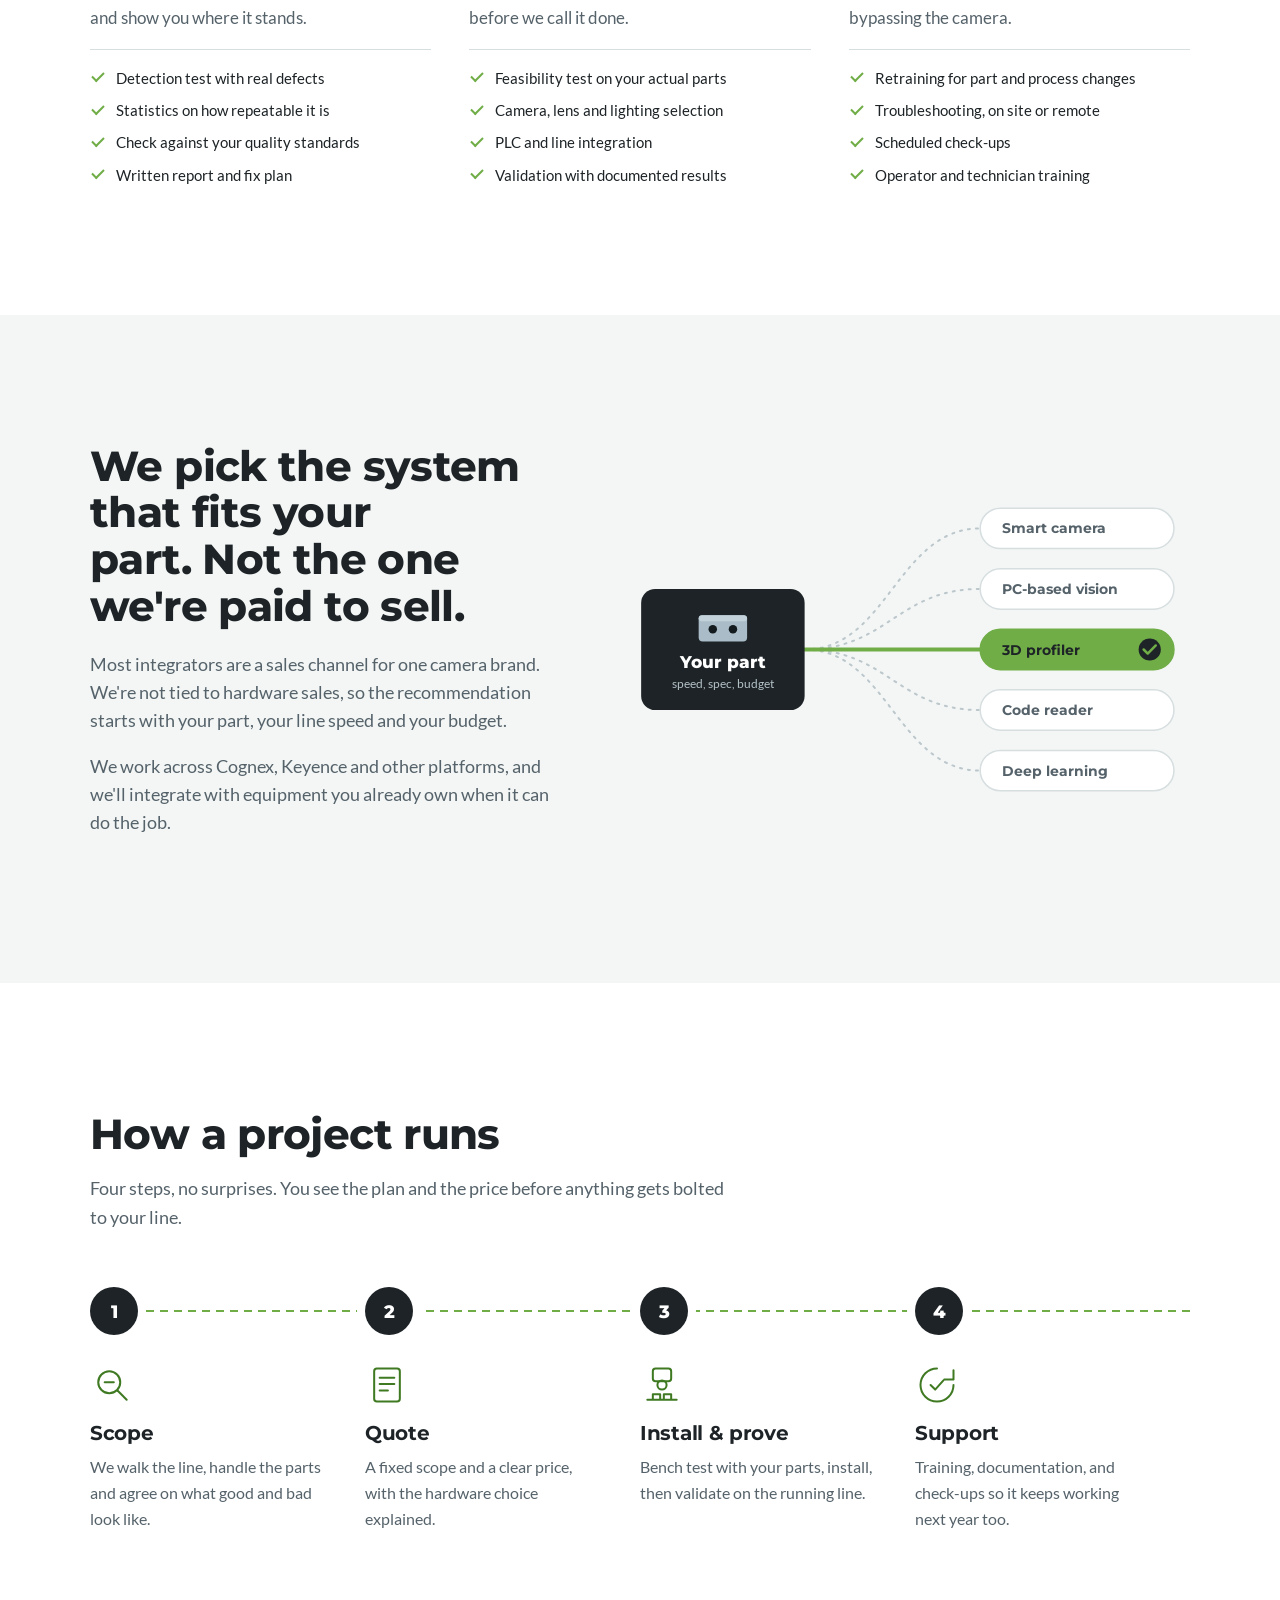
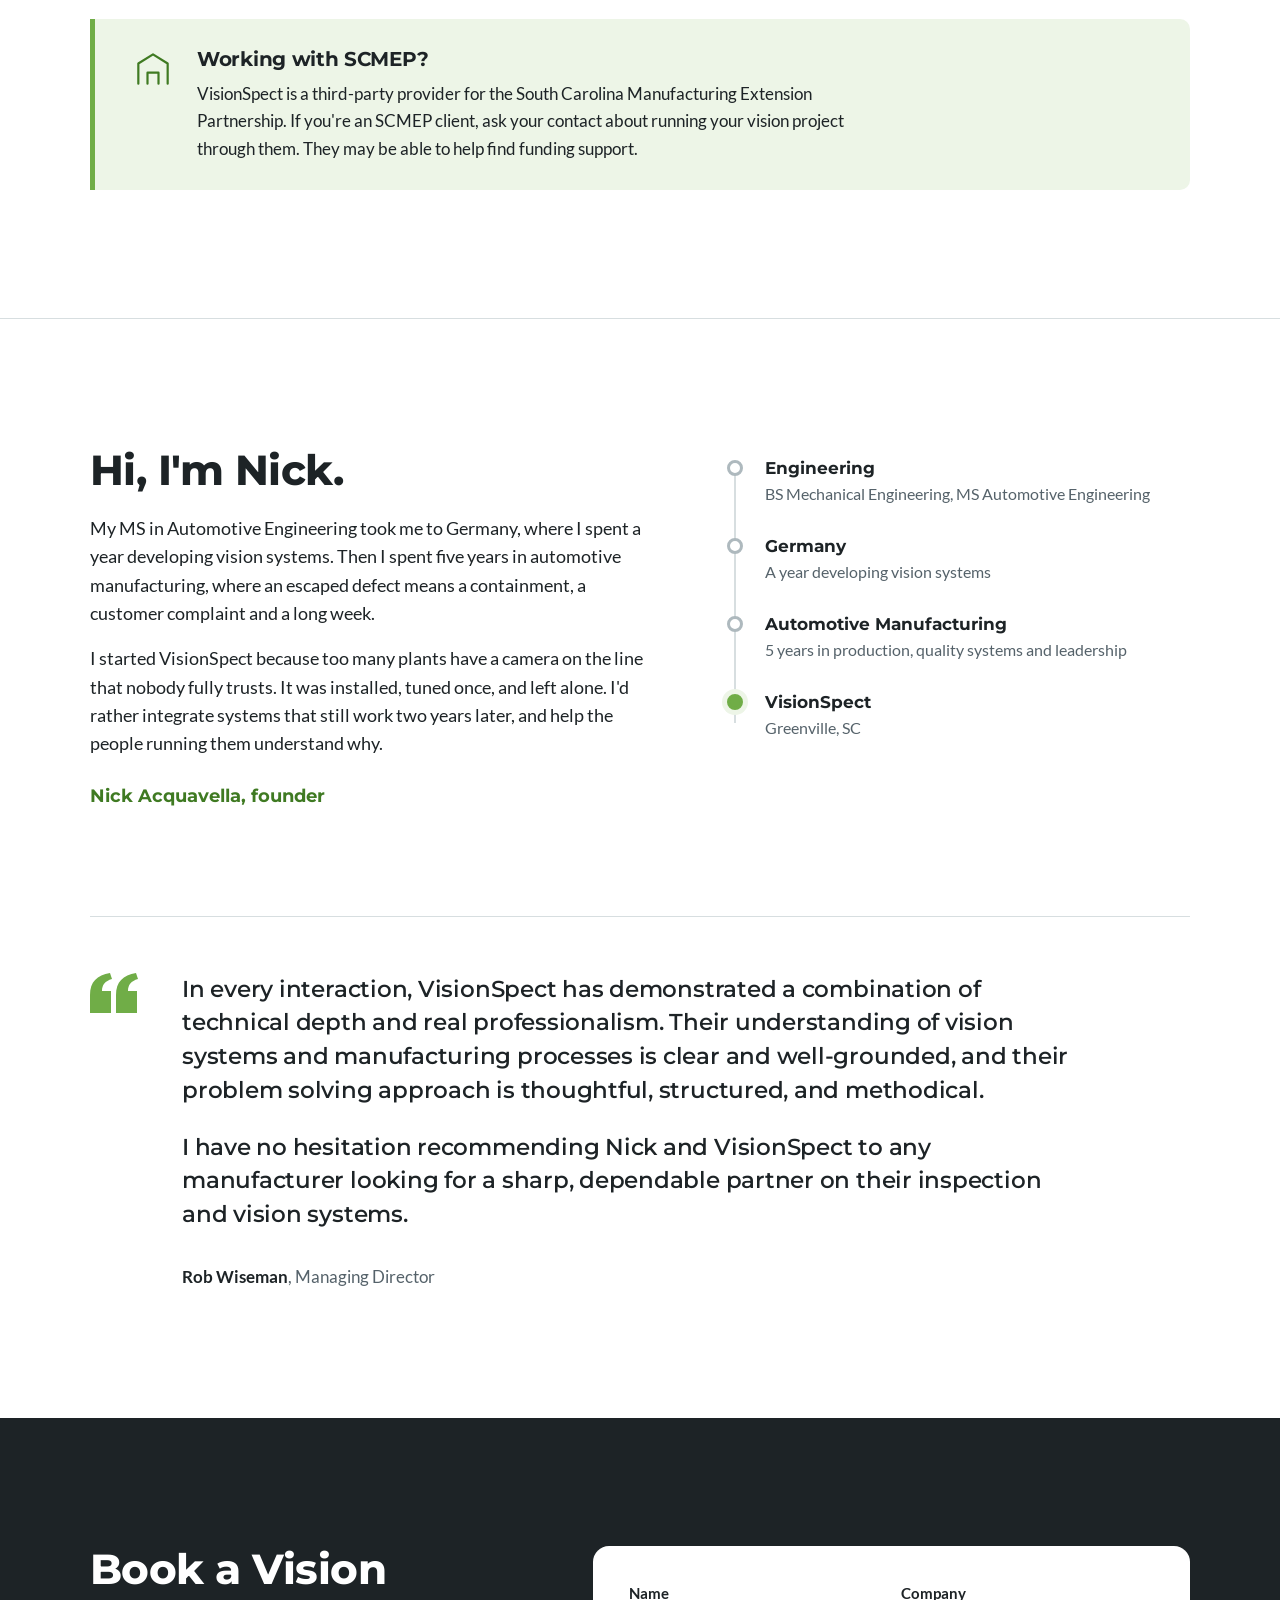
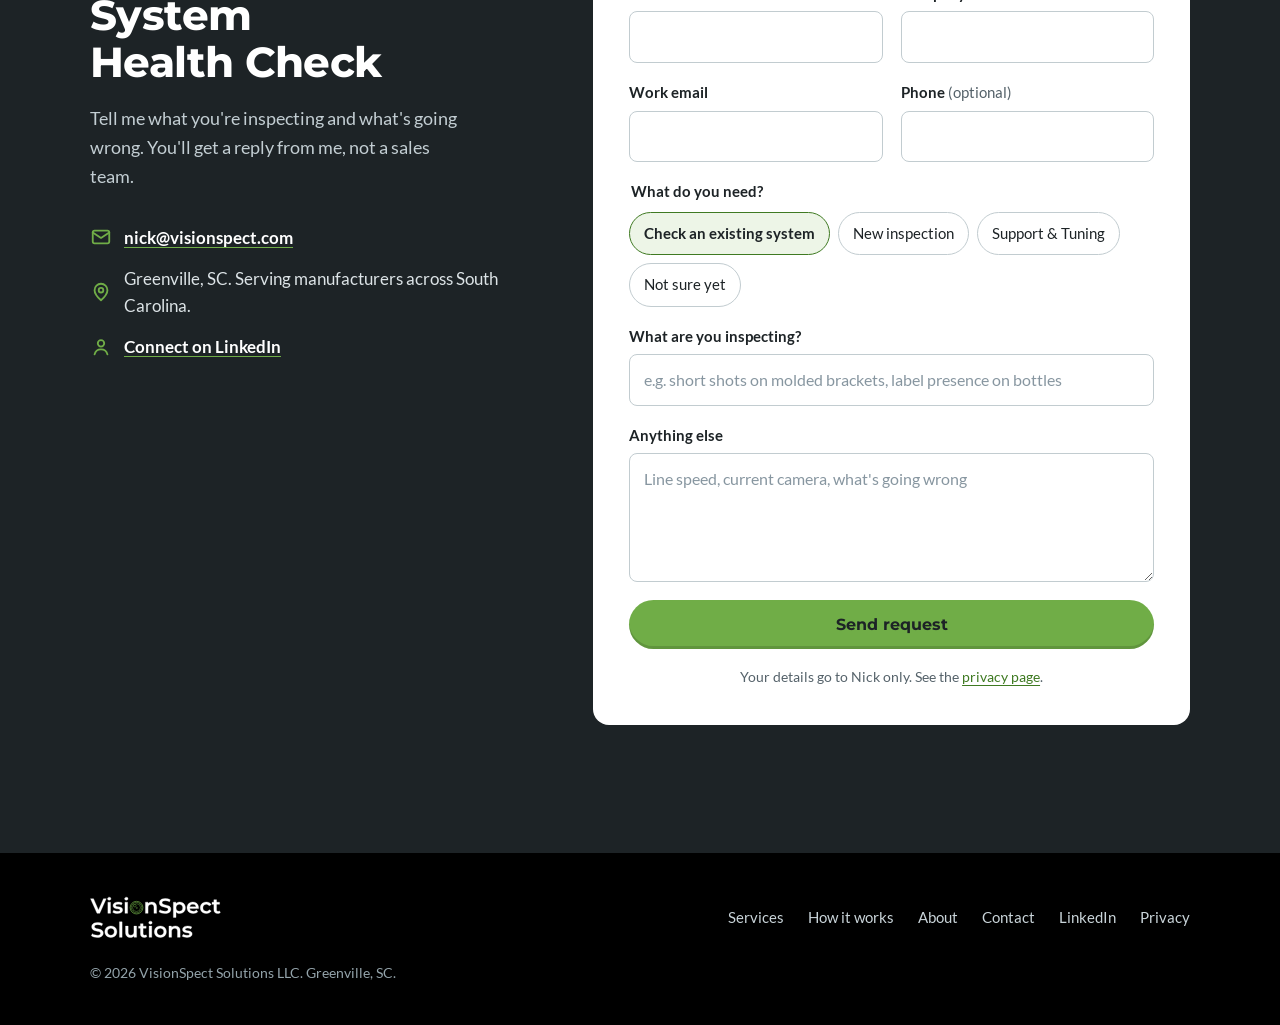
==== commit d1fff82b: "Add Cloudflare Web Analytics and LinkedIn links - Cloudflare site token in assets/site.js (public to" ====
--- a/index.html
+++ b/index.html
@@ -21,7 +21,7 @@
   <link rel="apple-touch-icon" href="/apple-touch-icon.png">
   <link rel="preload" href="/assets/fonts/montserrat-latin-wght-normal.woff2" as="font" type="font/woff2" crossorigin>
   <link rel="preload" href="/assets/fonts/lato-latin-400-normal.woff2" as="font" type="font/woff2" crossorigin>
-  <link rel="stylesheet" href="/assets/site.css?v=20261102b">
+  <link rel="stylesheet" href="/assets/site.css?v=20261102c">
   <script type="application/ld+json">
   {
     "@context": "https://schema.org",
@@ -450,6 +450,10 @@
             <svg viewBox="0 0 24 24" aria-hidden="true"><path d="M12 21s-7-6.2-7-11a7 7 0 0 1 14 0c0 4.8-7 11-7 11z"/><circle cx="12" cy="10" r="2.5"/></svg>
             <span>Greenville, SC. Serving manufacturers across South Carolina.</span>
           </li>
+          <li>
+            <svg viewBox="0 0 24 24" aria-hidden="true"><circle cx="12" cy="8" r="3.5"/><path d="M5 20c.8-3.6 3.6-5.5 7-5.5s6.2 1.9 7 5.5"/></svg>
+            <a href="https://www.linkedin.com/in/visionspect/" rel="noopener" target="_blank">Connect on LinkedIn</a>
+          </li>
         </ul>
       </div>
 
@@ -509,12 +513,13 @@
       <a href="#process">How it works</a>
       <a href="#about">About</a>
       <a href="#contact">Contact</a>
+      <a href="https://www.linkedin.com/in/visionspect/" rel="noopener" target="_blank">LinkedIn</a>
       <a href="/privacy.html">Privacy</a>
     </nav>
     <p class="fine">&copy; 2026 VisionSpect Solutions LLC. Greenville, SC.</p>
   </div>
 </footer>
 
-<script src="/assets/site.js?v=20261102b" defer></script>
+<script src="/assets/site.js?v=20261102c" defer></script>
 </body>
 </html>
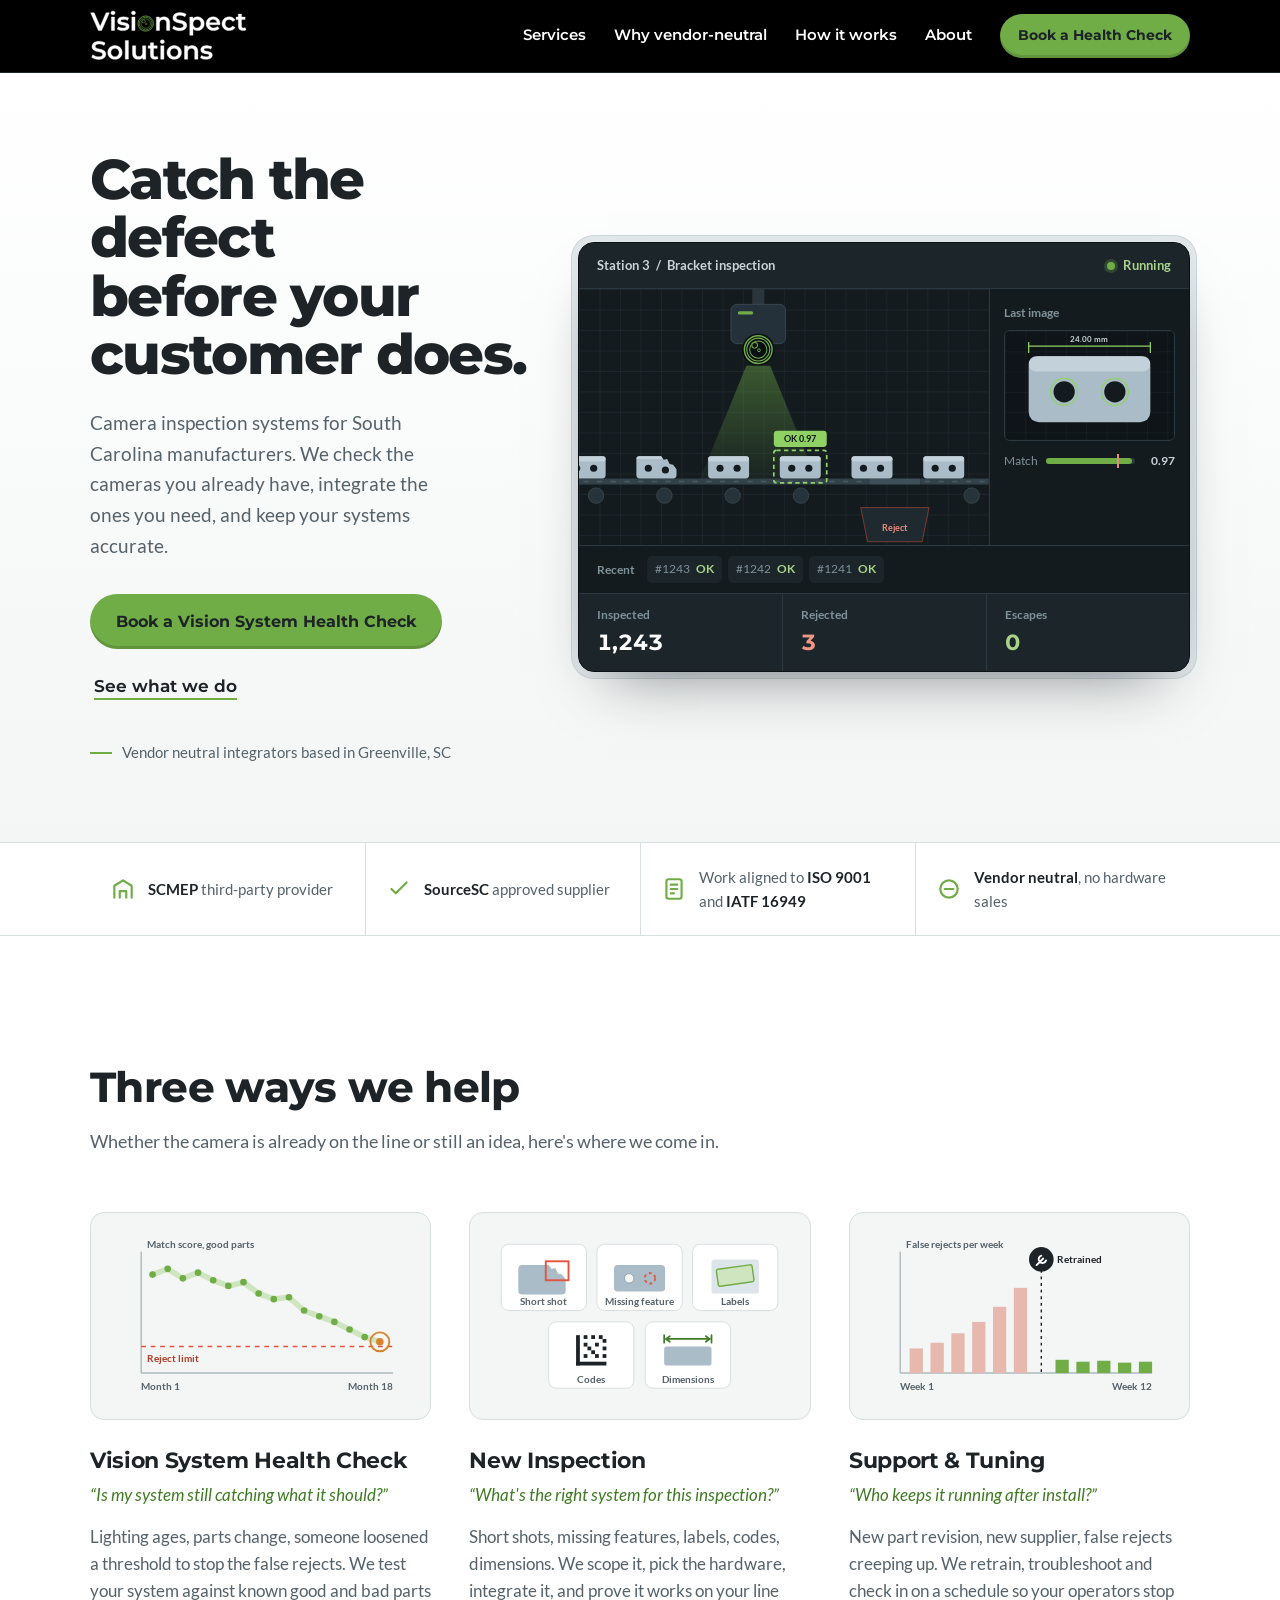
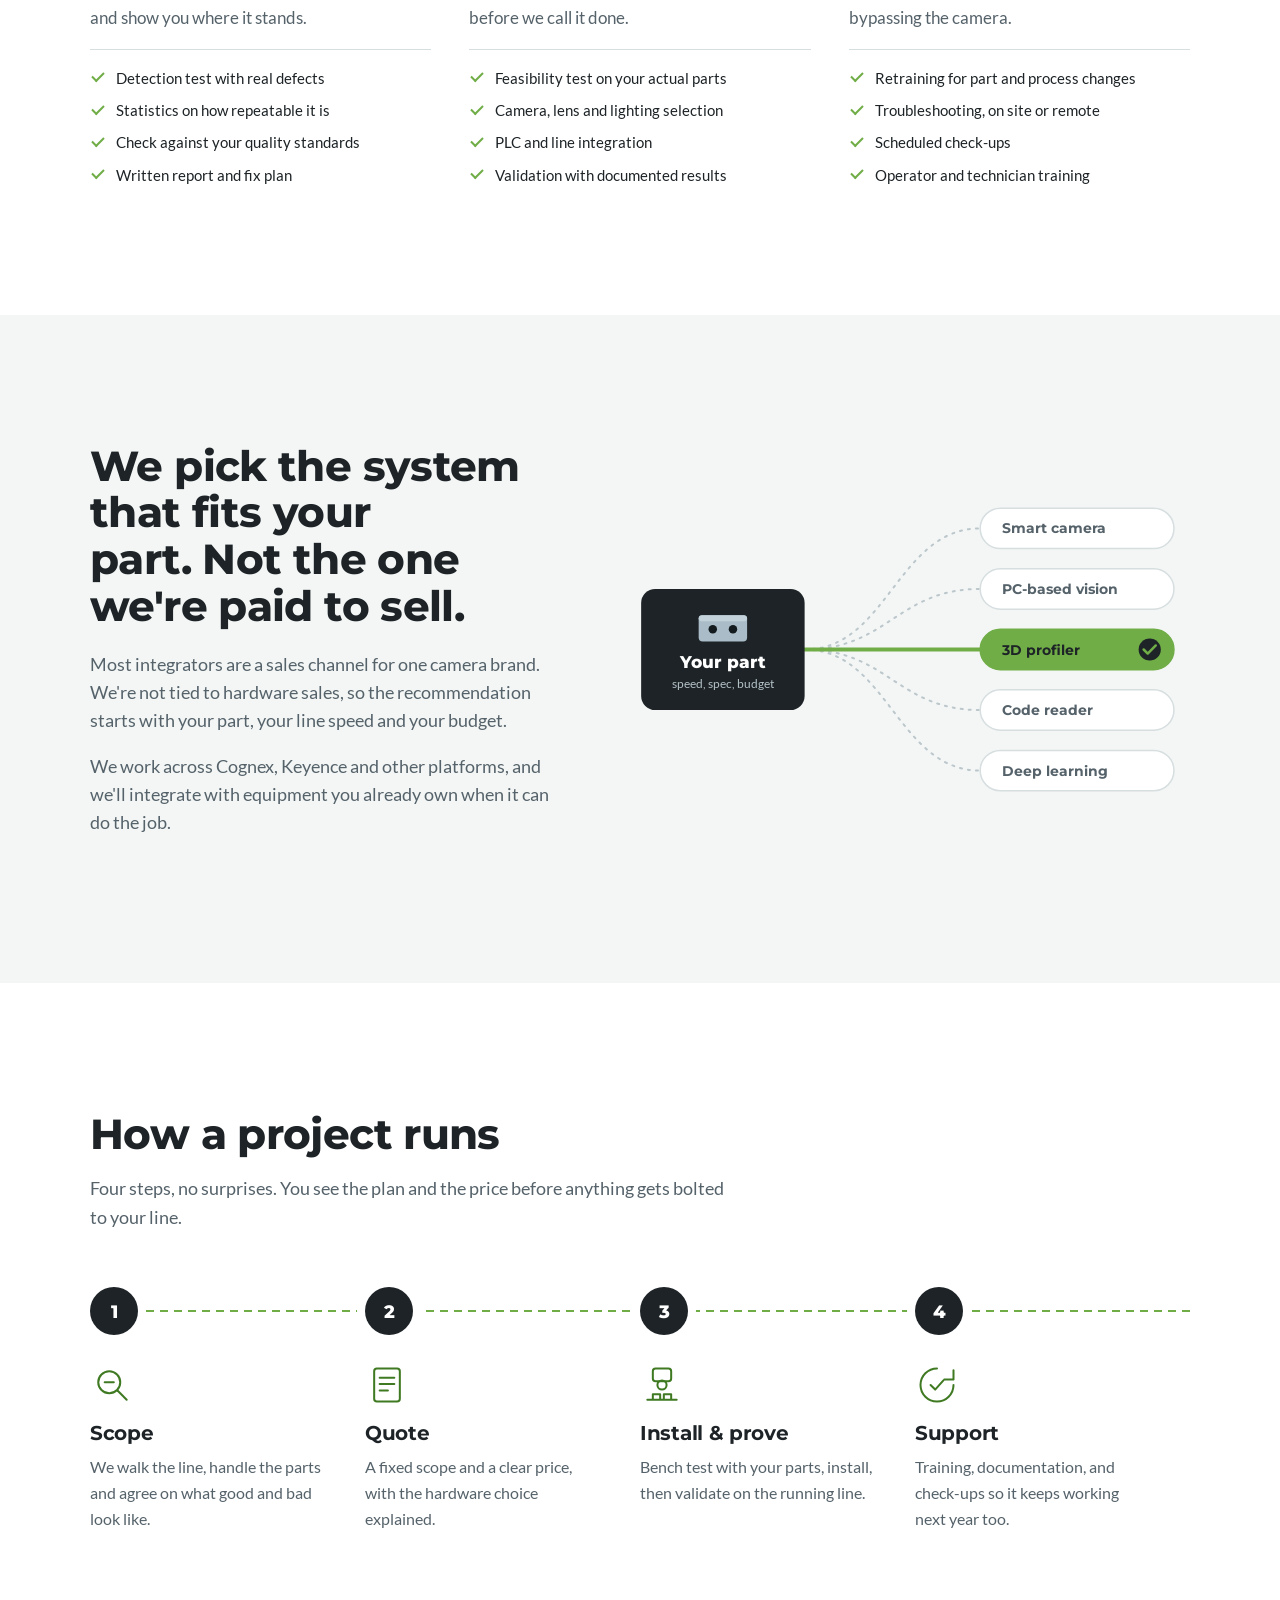
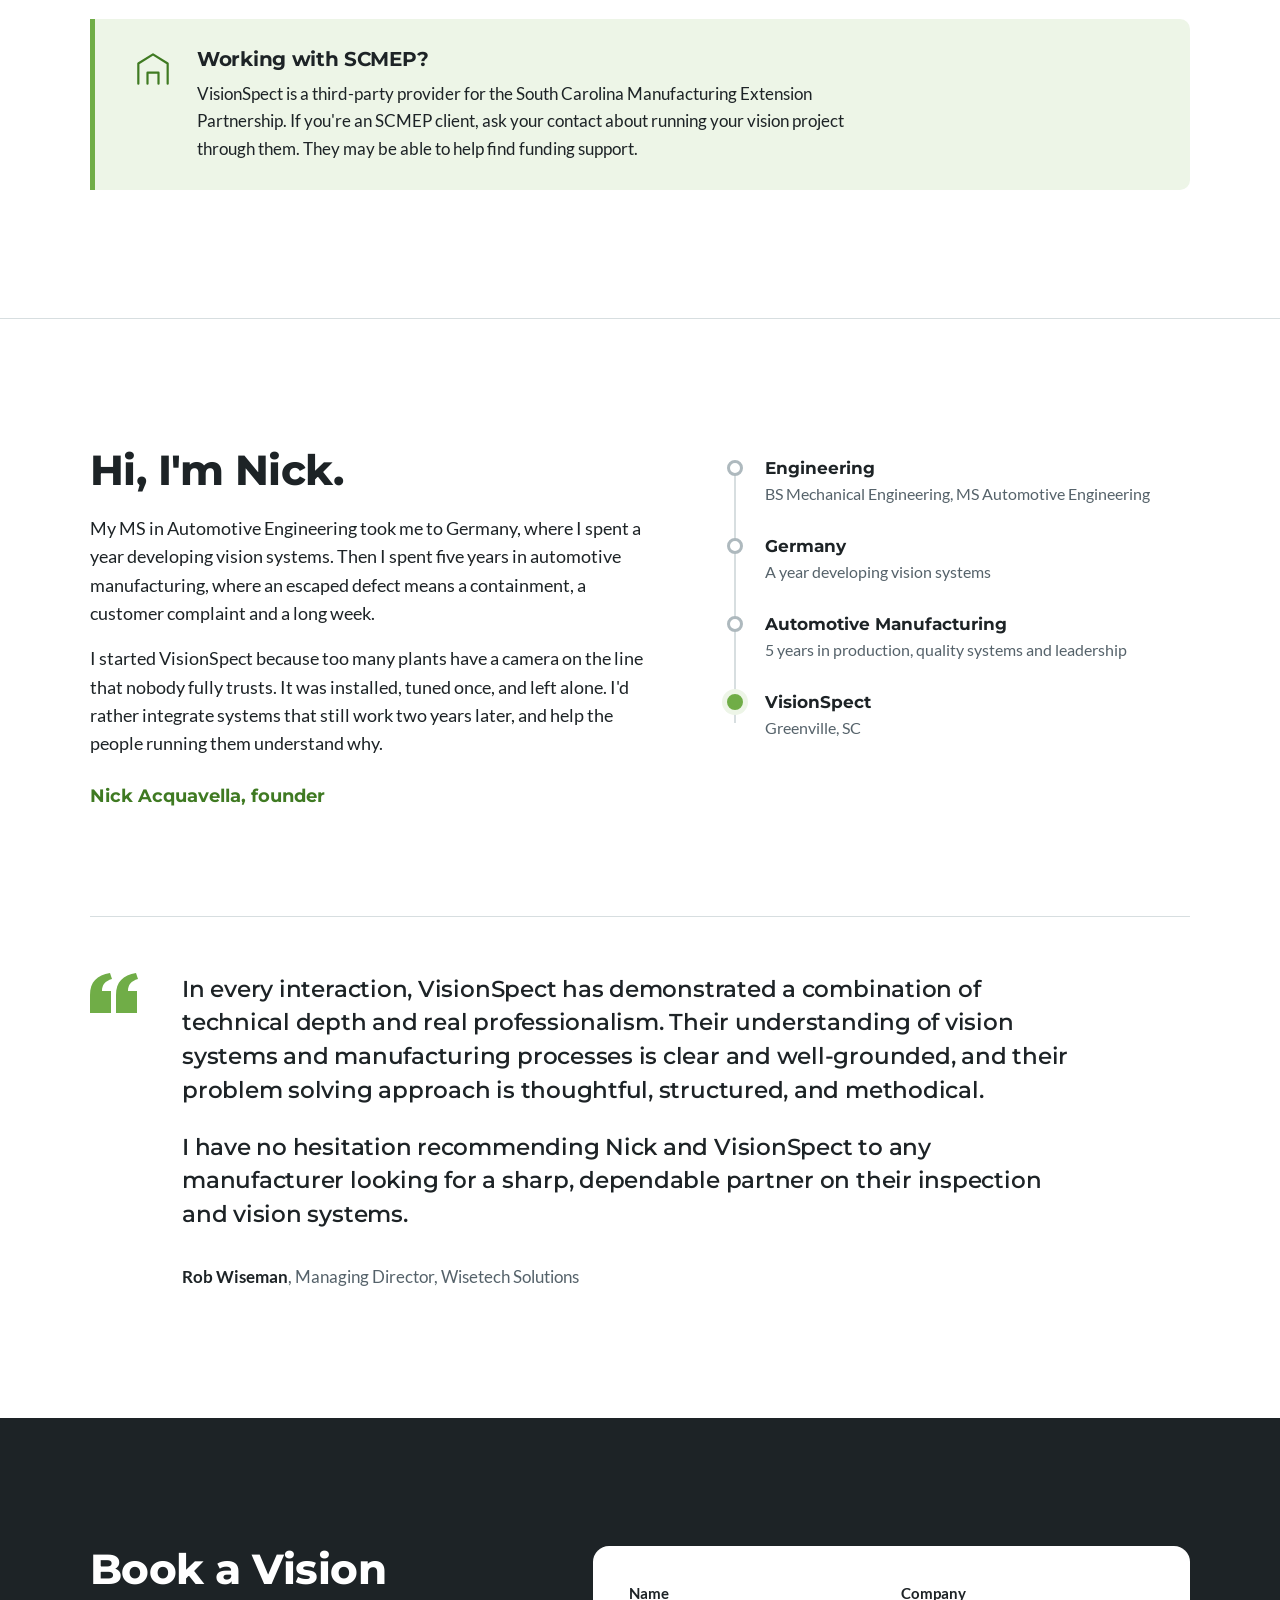
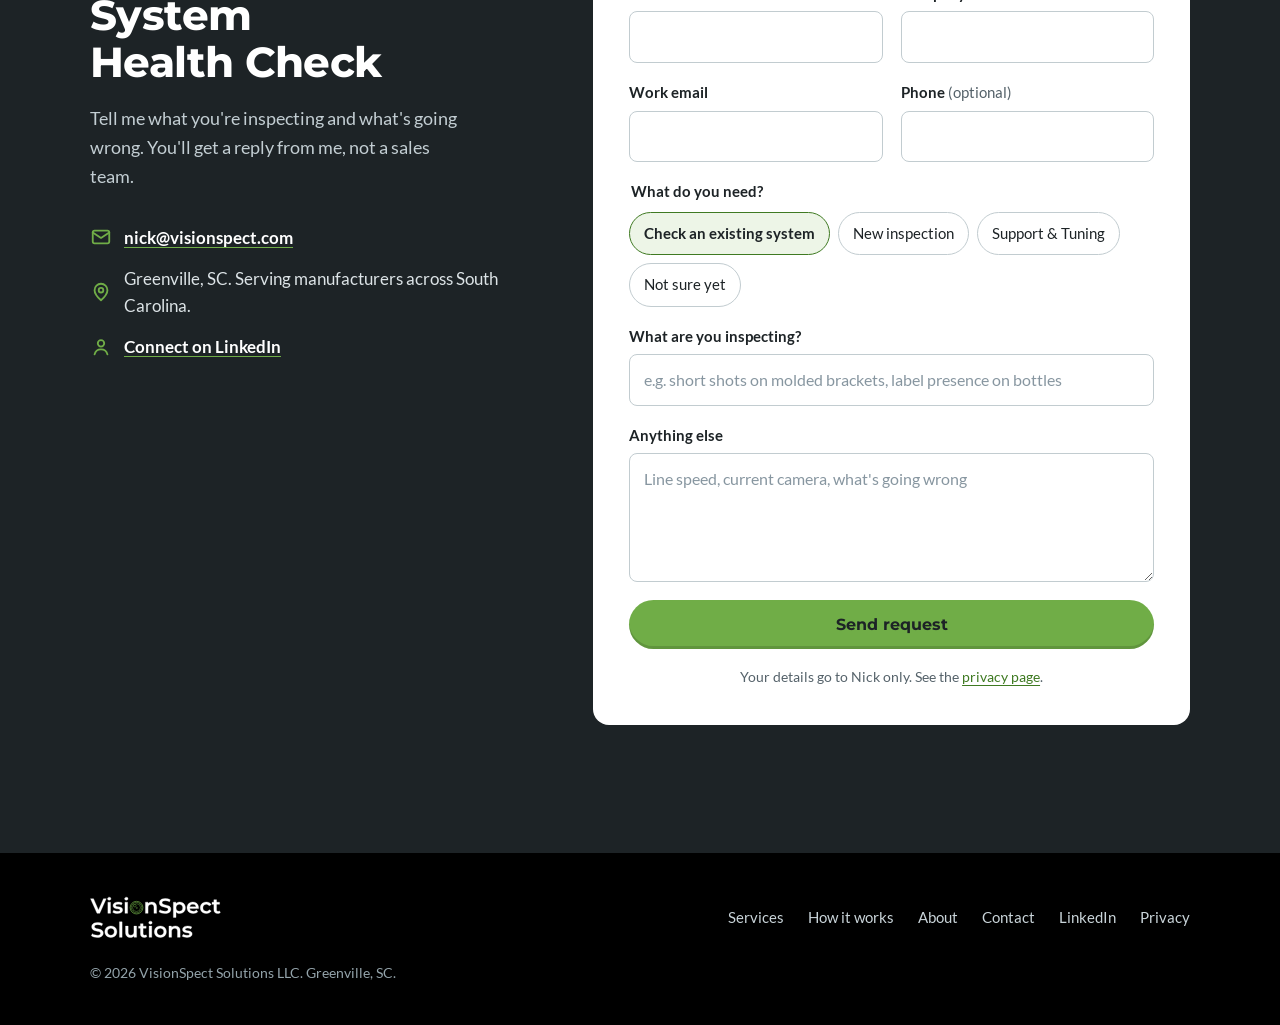
==== commit 70d1f793: "Add Rob Wiseman's company to the testimonial Co-Authored-By: Claude Opus 5.5 <noreply@anthropic.com>" ====
--- a/index.html
+++ b/index.html
@@ -430,7 +430,7 @@
           <p>In every interaction, VisionSpect has demonstrated a combination of technical depth and real professionalism. Their understanding of vision systems and manufacturing processes is clear and well-grounded, and their problem solving approach is thoughtful, structured, and methodical.</p>
           <p>I have no hesitation recommending Nick and VisionSpect to any manufacturer looking for a sharp, dependable partner on their inspection and vision systems.</p>
         </blockquote>
-        <figcaption><strong>Rob Wiseman</strong>, Managing Director</figcaption>
+        <figcaption><strong>Rob Wiseman</strong>, Managing Director, Wisetech Solutions</figcaption>
       </figure>
     </div>
   </section>
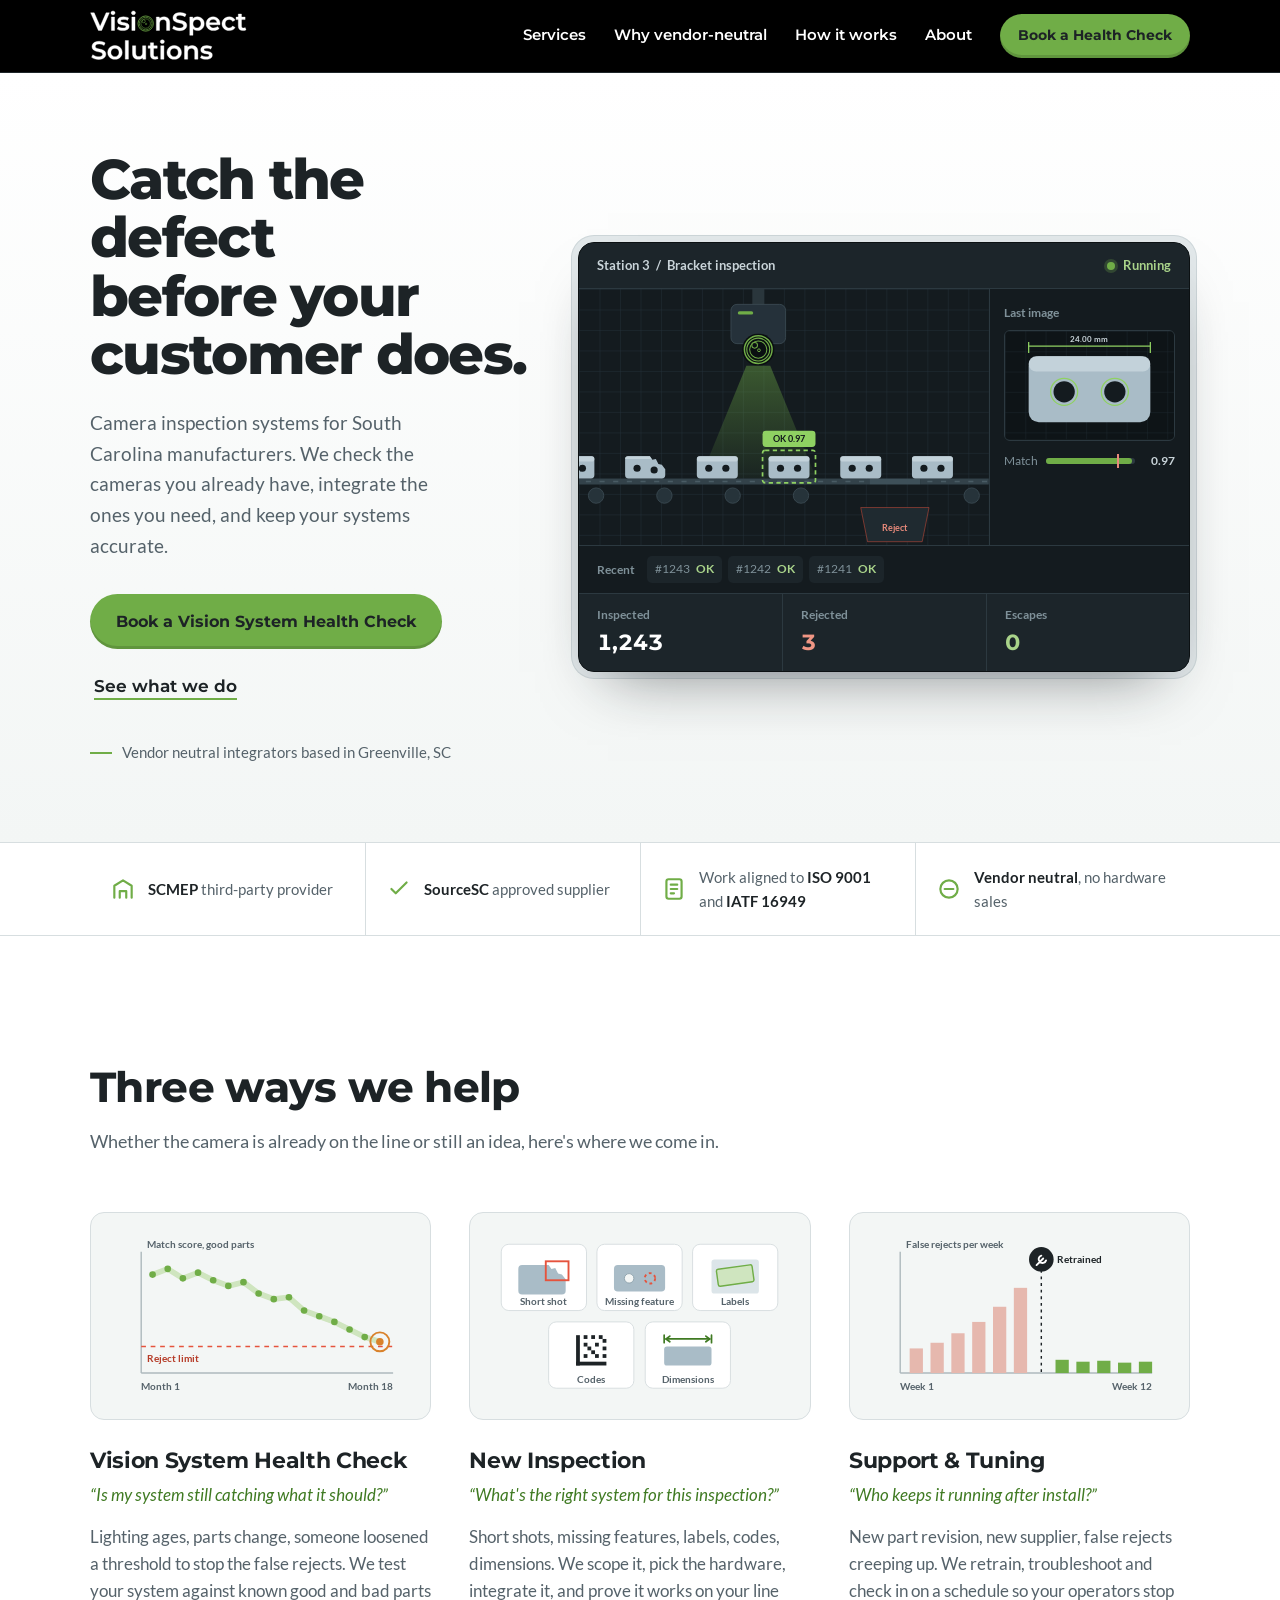
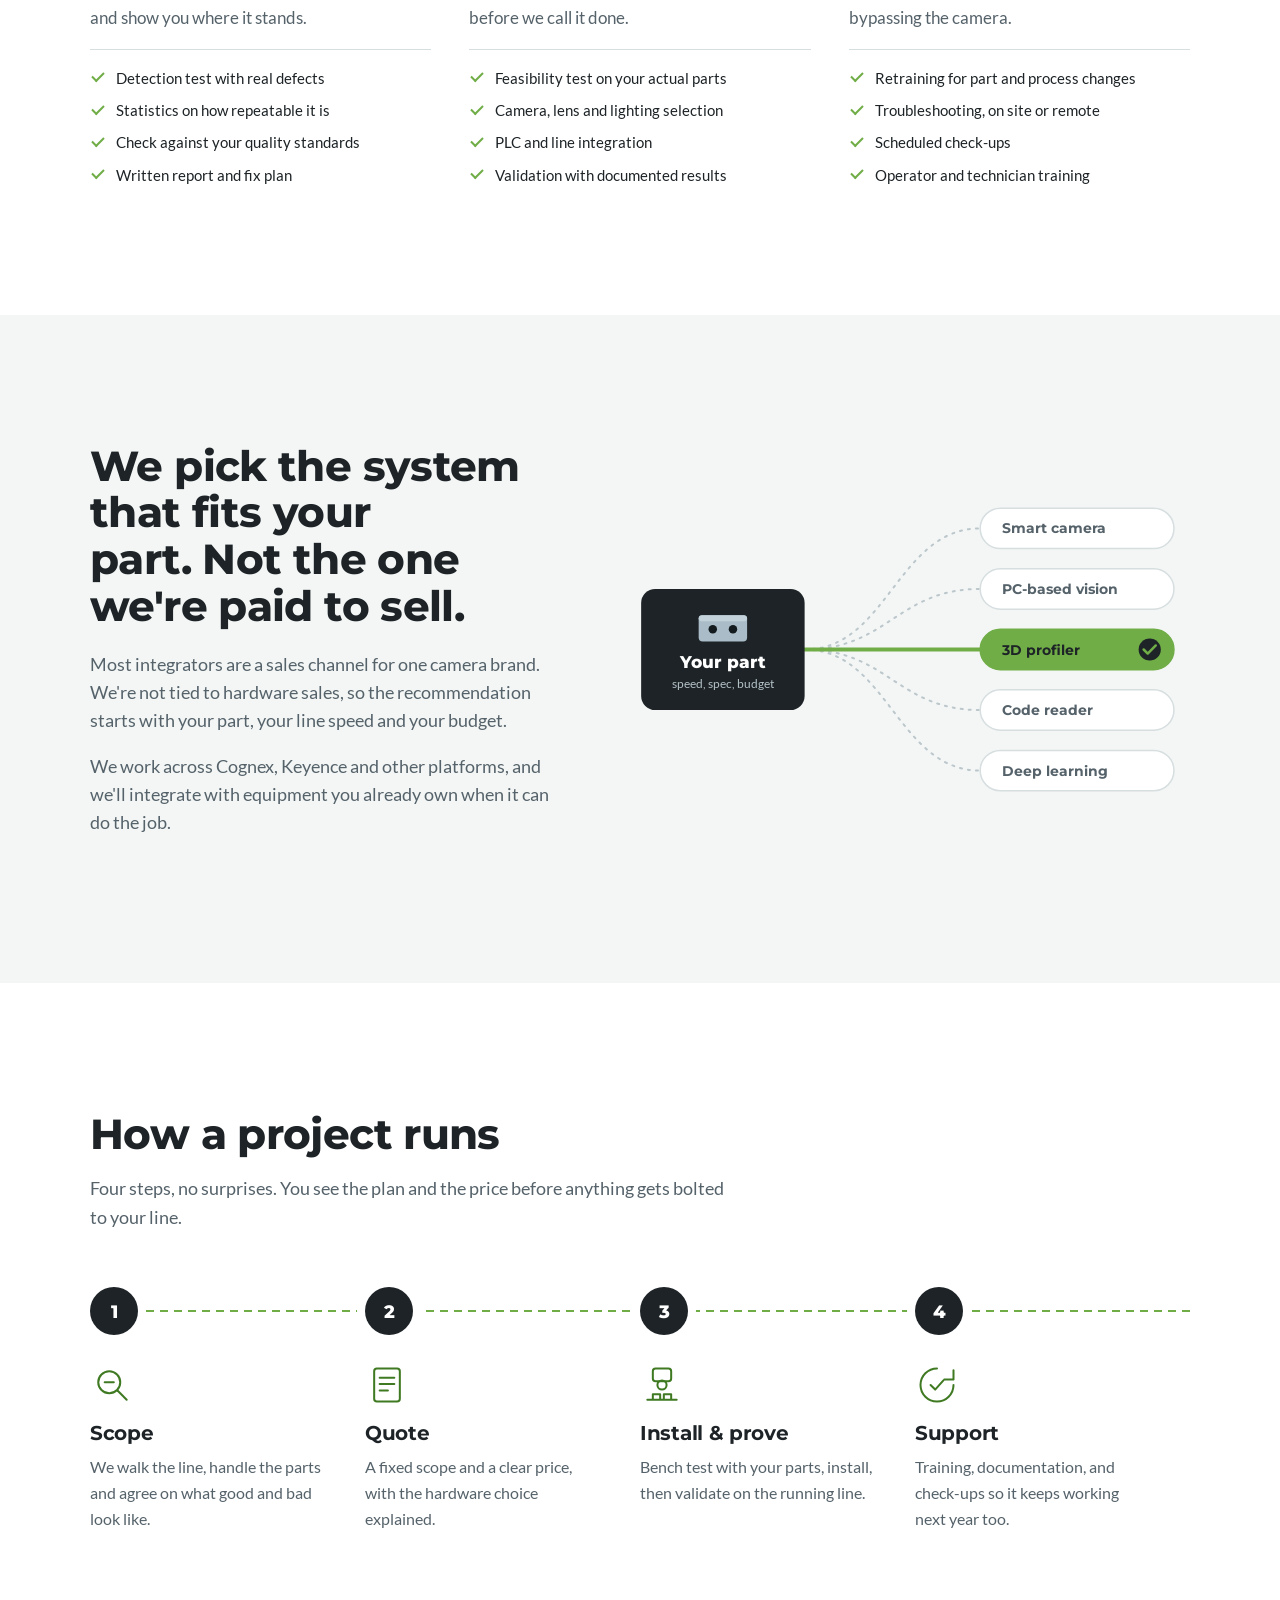
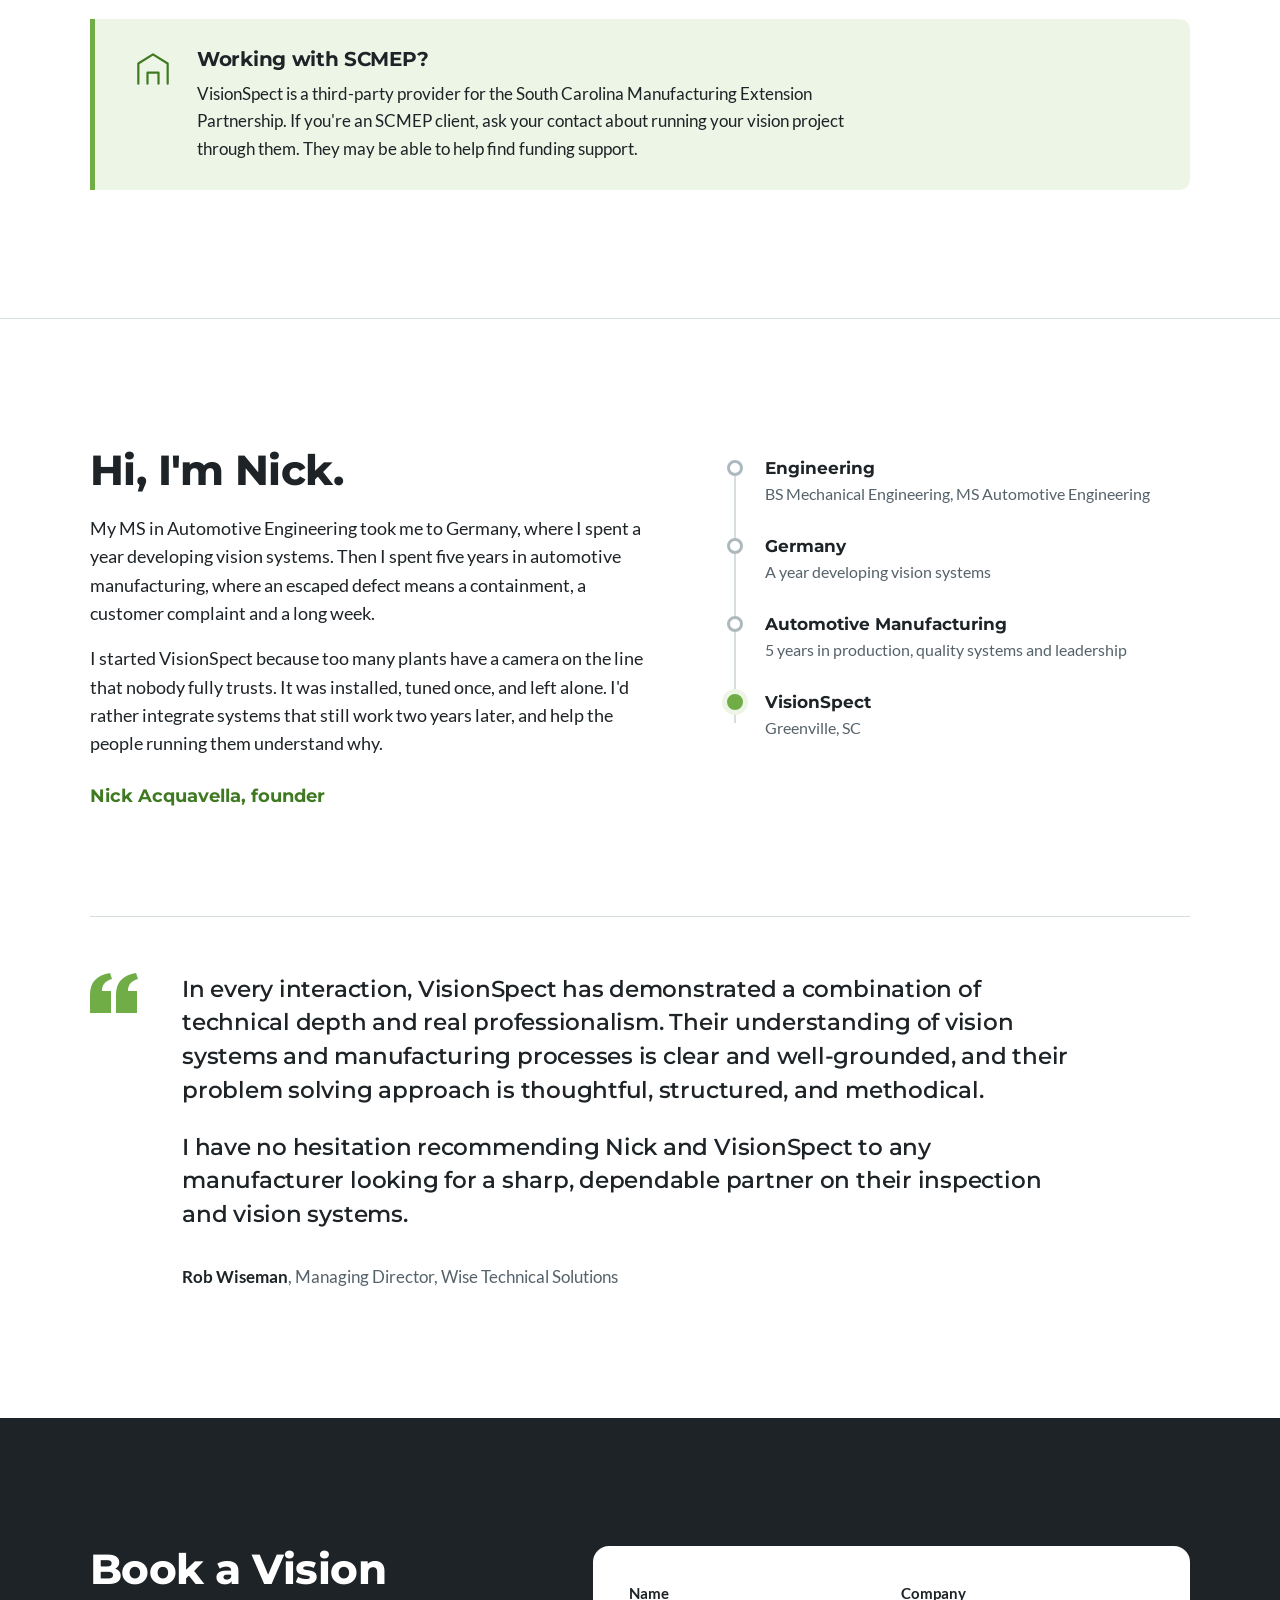
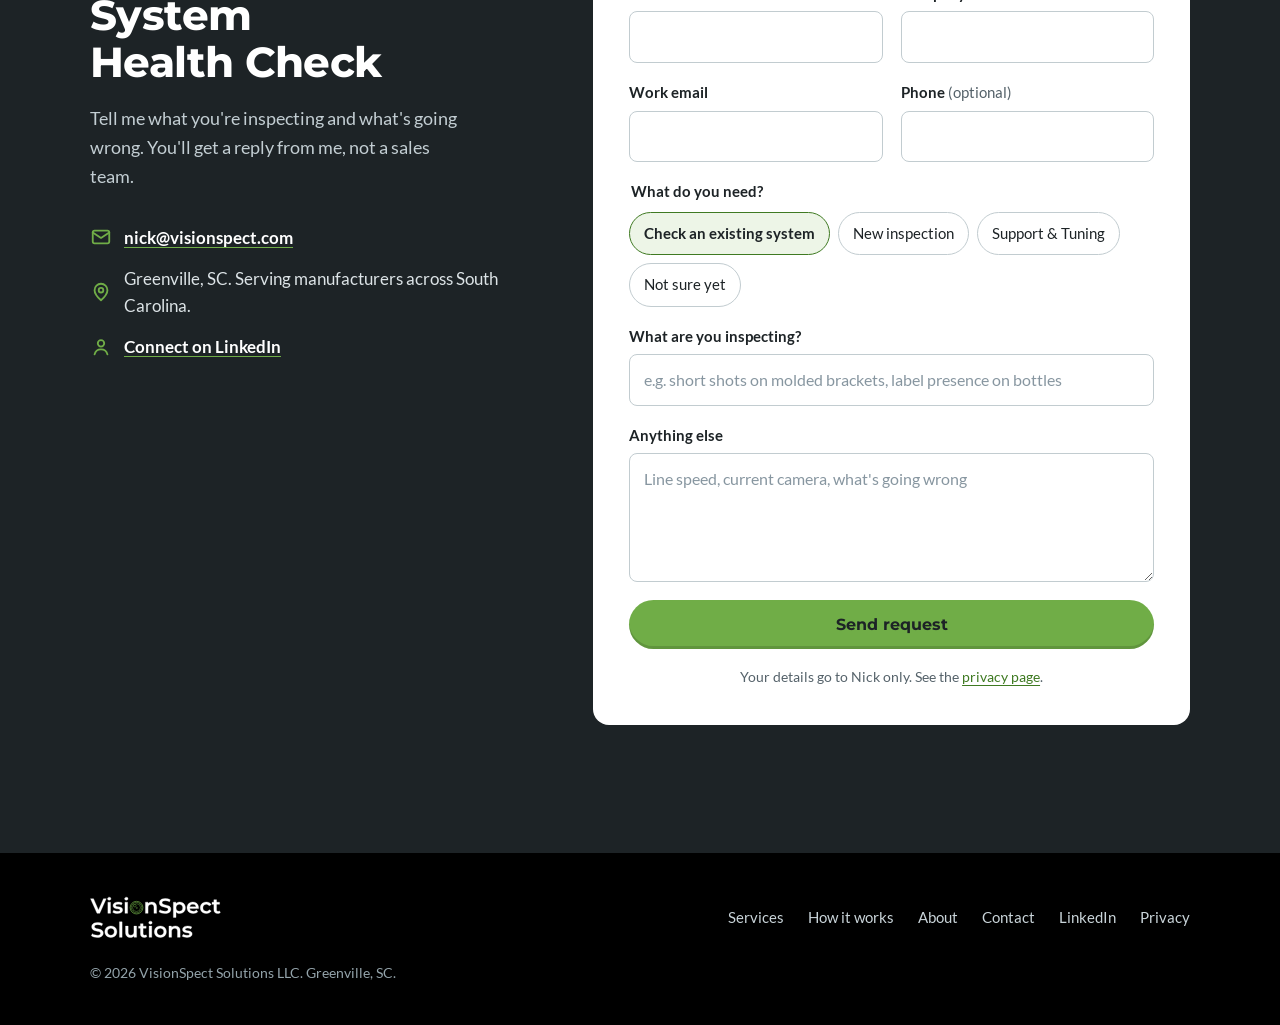
==== commit 790169db: "Correct company name to Wise Technical Solutions; remove stray zip - Testimonial signature: Wise Tec" ====
--- a/index.html
+++ b/index.html
@@ -430,7 +430,7 @@
           <p>In every interaction, VisionSpect has demonstrated a combination of technical depth and real professionalism. Their understanding of vision systems and manufacturing processes is clear and well-grounded, and their problem solving approach is thoughtful, structured, and methodical.</p>
           <p>I have no hesitation recommending Nick and VisionSpect to any manufacturer looking for a sharp, dependable partner on their inspection and vision systems.</p>
         </blockquote>
-        <figcaption><strong>Rob Wiseman</strong>, Managing Director, Wisetech Solutions</figcaption>
+        <figcaption><strong>Rob Wiseman</strong>, Managing Director, Wise Technical Solutions</figcaption>
       </figure>
     </div>
   </section>
